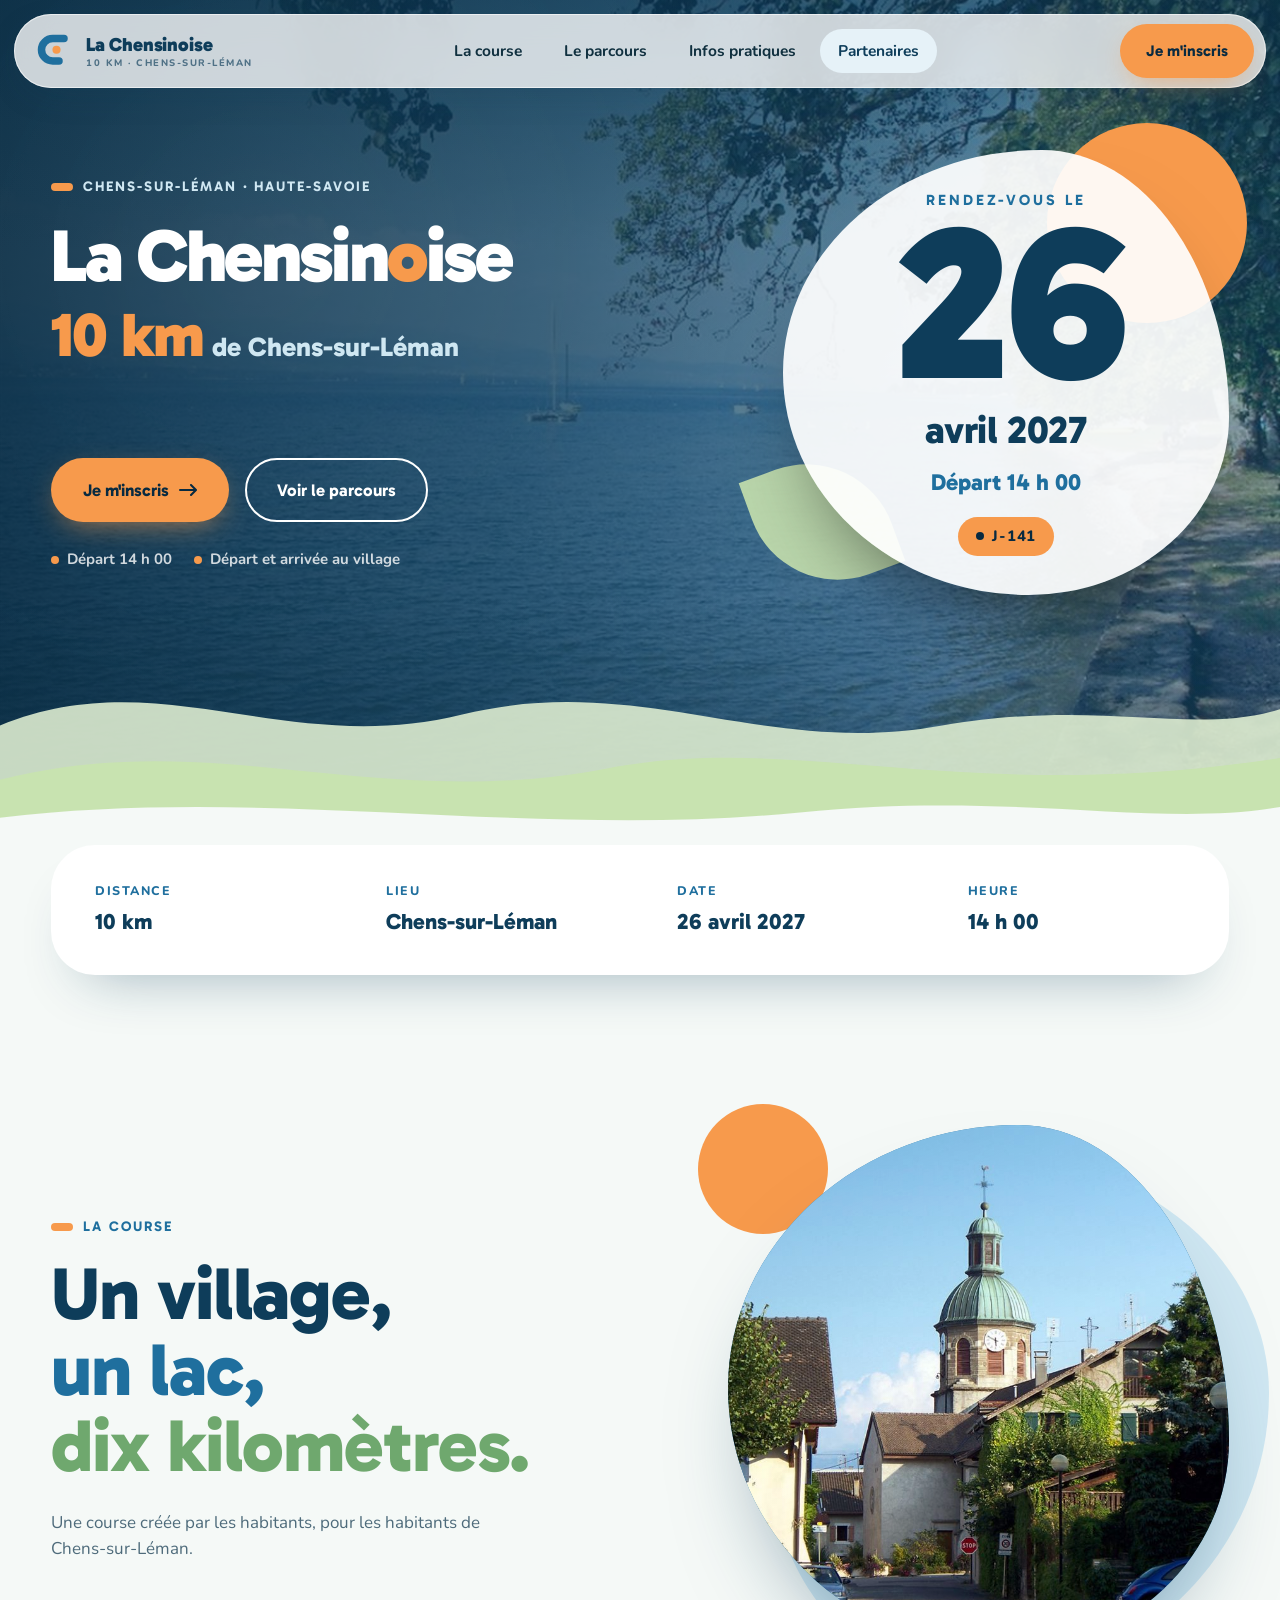
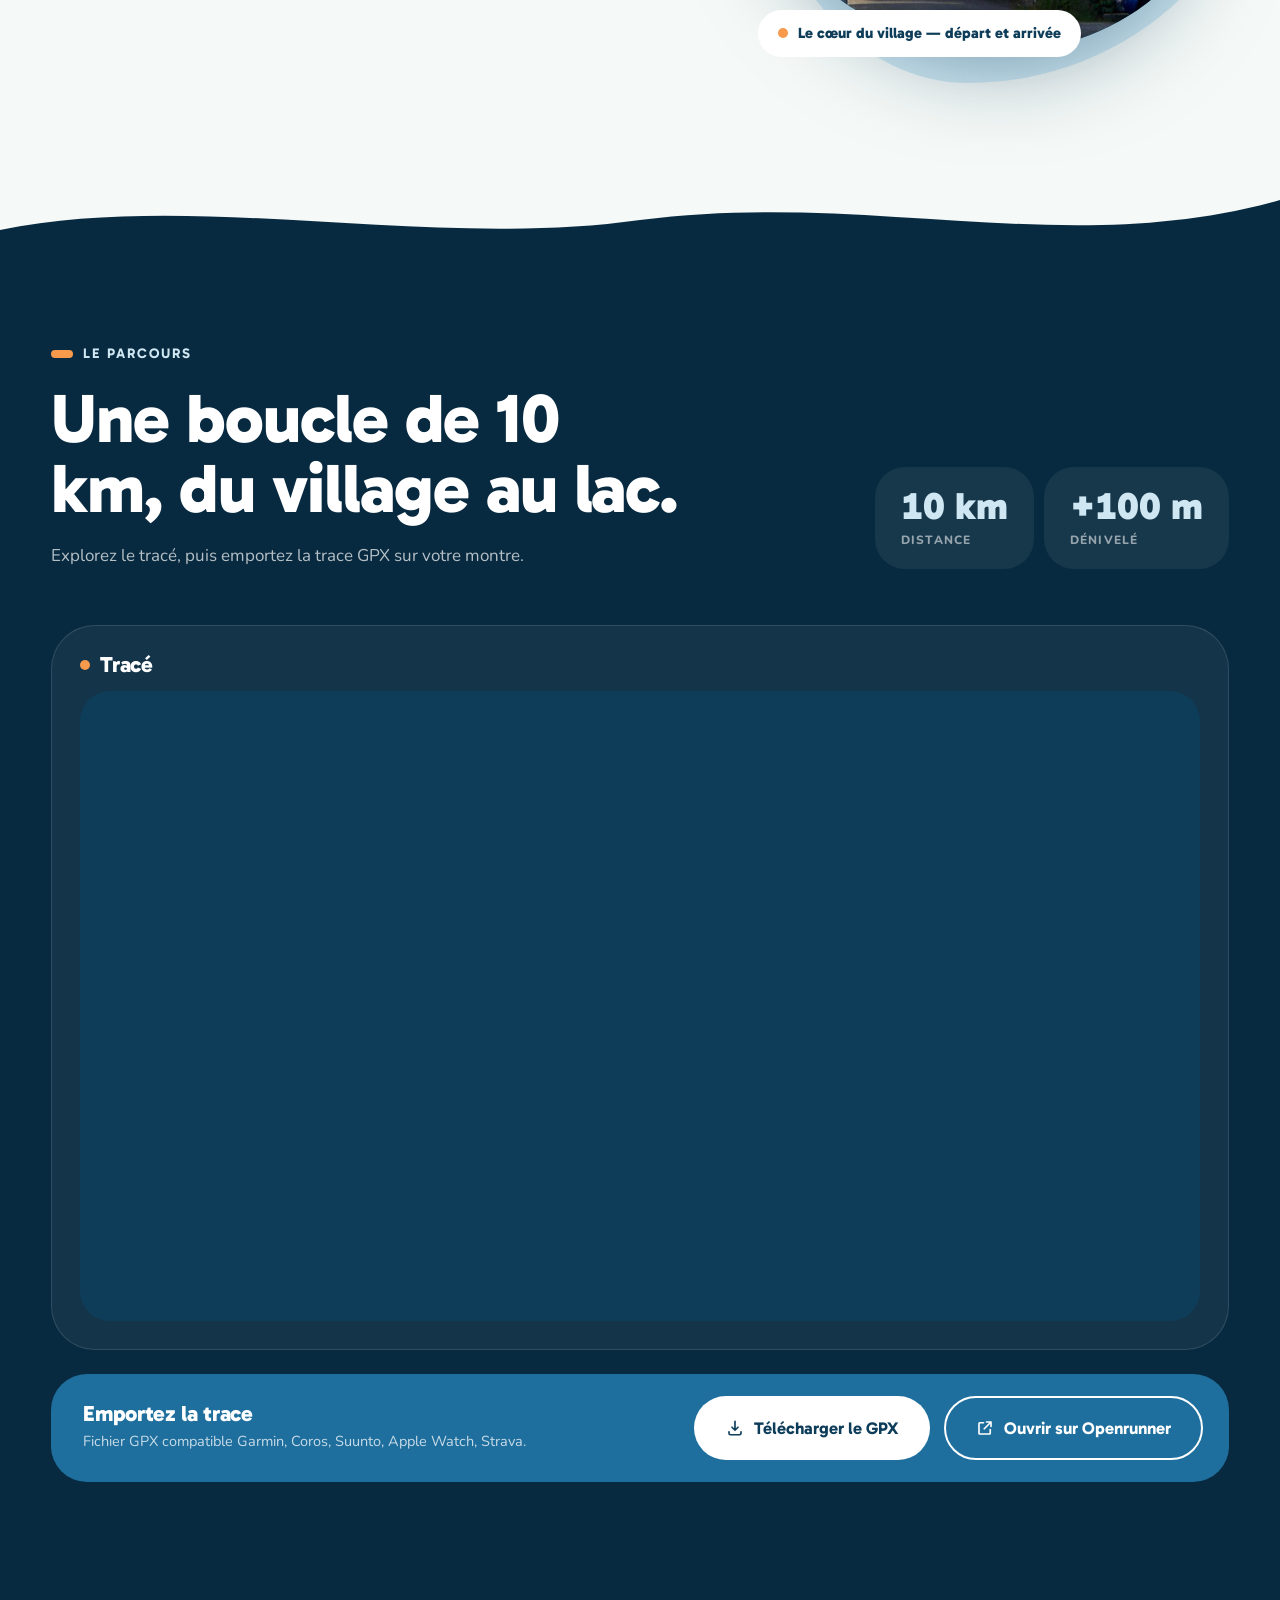
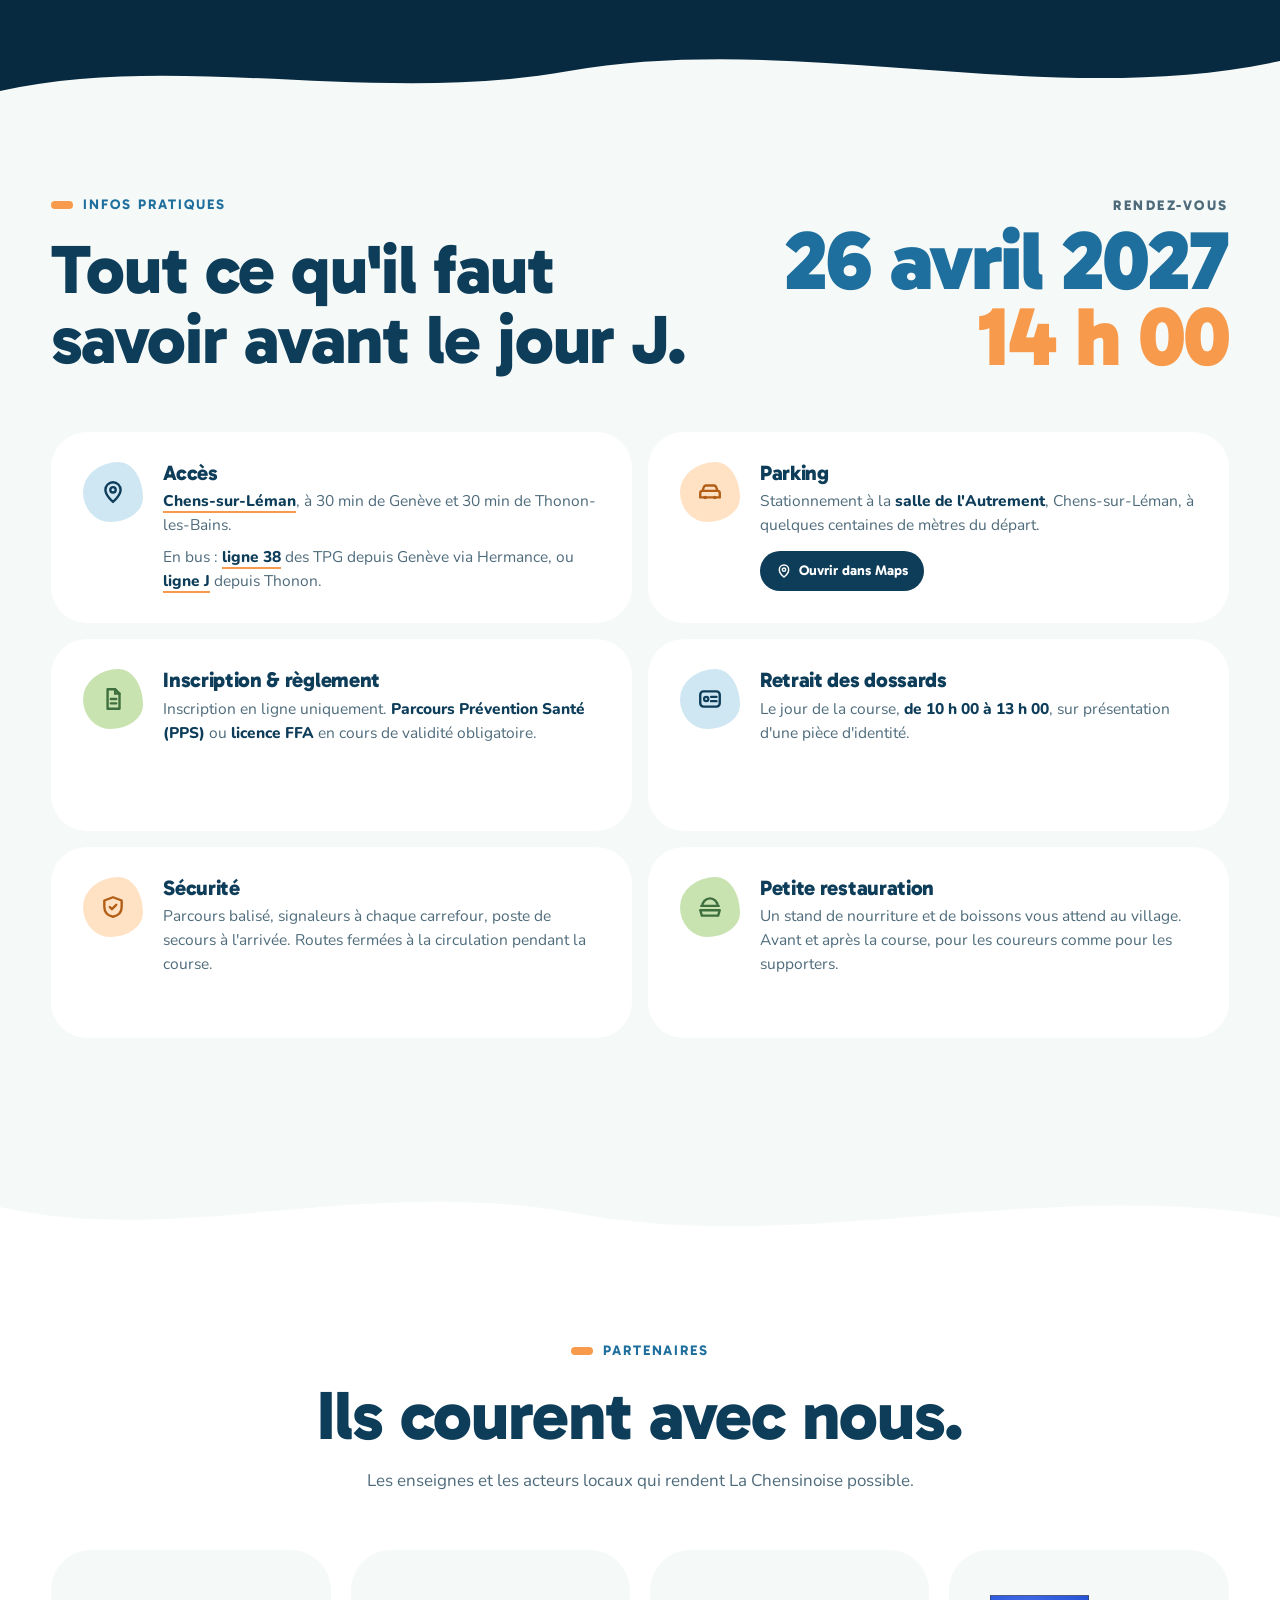
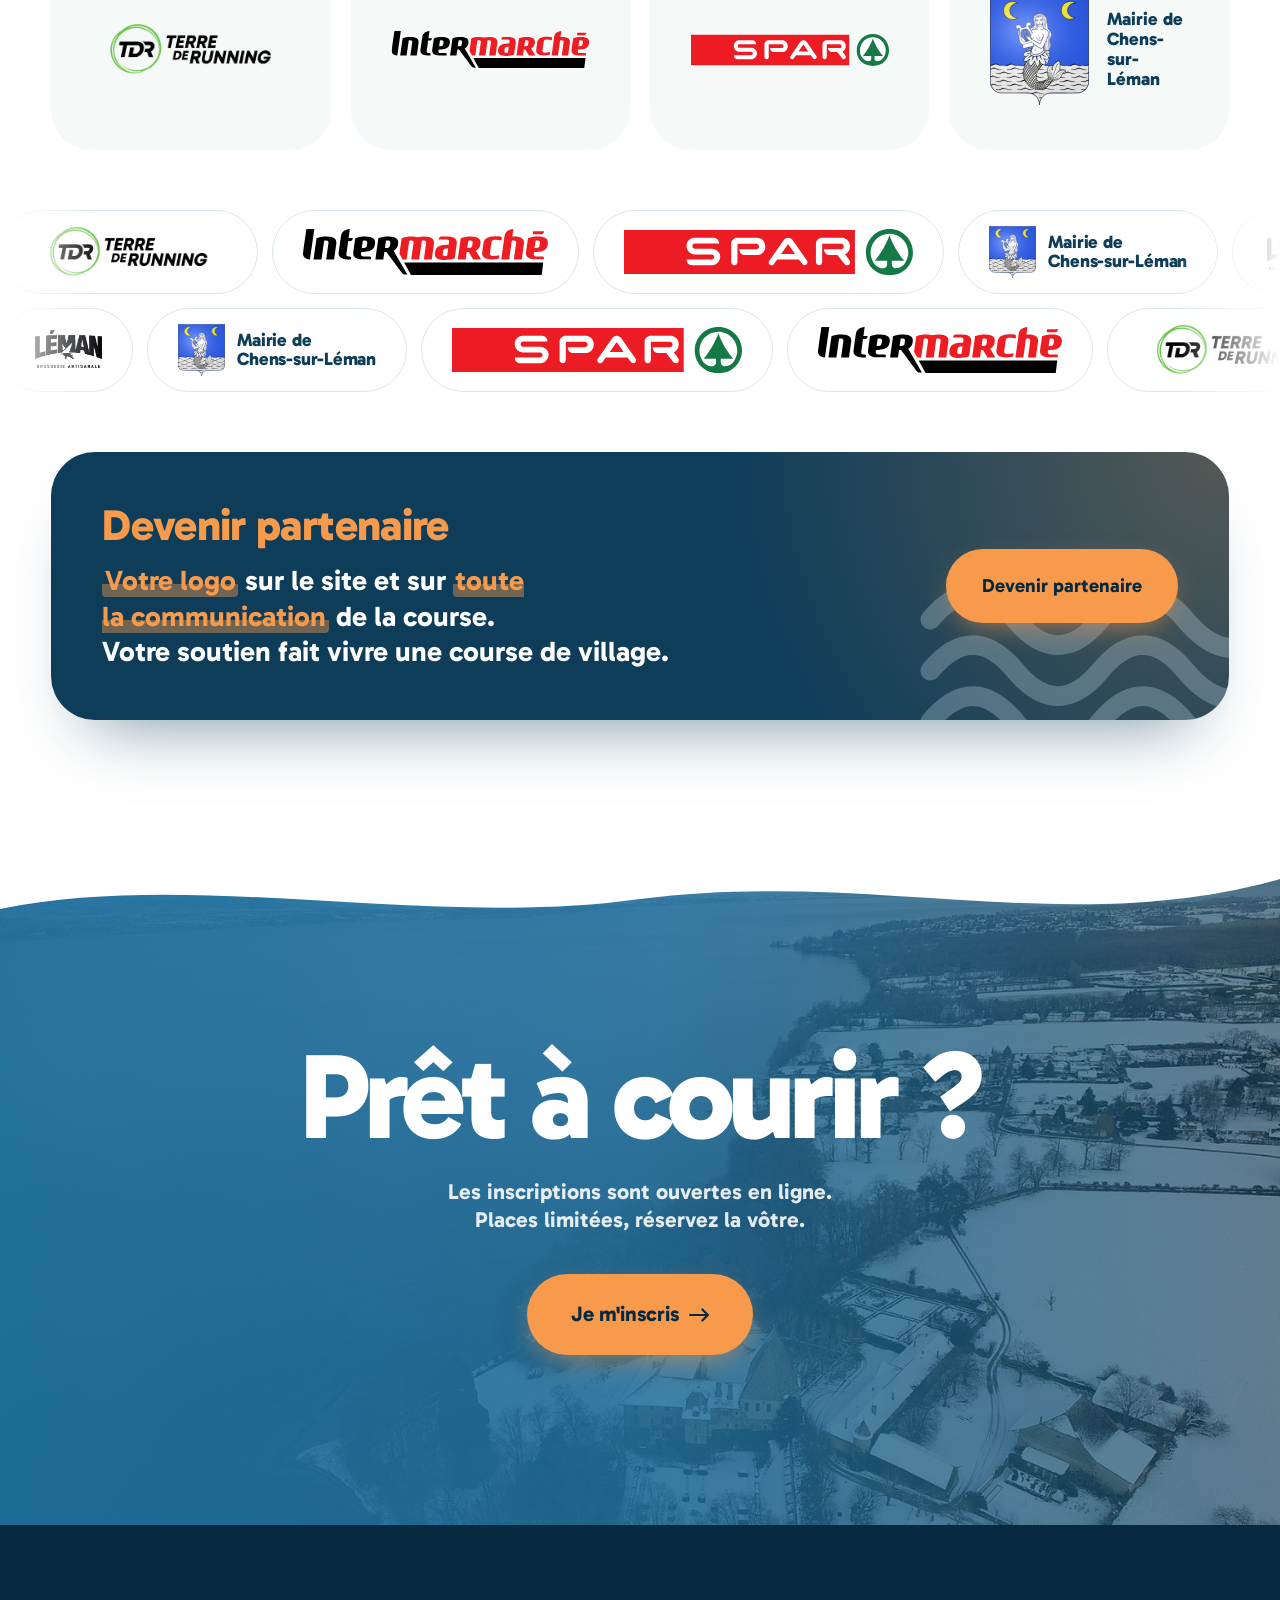
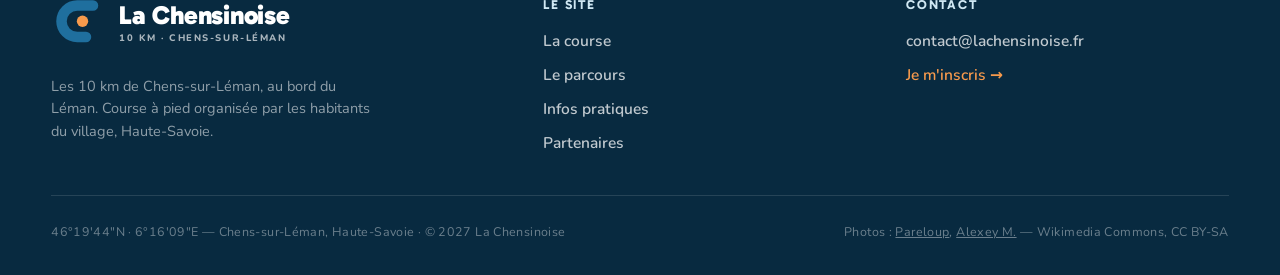
==== index.html @ a05a0232 "Add files via upload" ====
<!DOCTYPE html>
<html lang="fr">
<head>
<meta charset="UTF-8">
<meta name="viewport" content="width=device-width, initial-scale=1">
<title>La Chensinoise</title>
<meta name="description" content="La Chensinoise — 10 km de Chens-sur-Léman, Haute-Savoie. Rendez-vous le 26 avril 2027 à 14 h 00.">
<link rel="icon" type="image/svg+xml" href="data:image/svg+xml,%3Csvg xmlns='http://www.w3.org/2000/svg' viewBox='0 0 64 64'%3E%3Cpath d='M48 12H30A18 18 0 0 0 30 48H40' fill='none' stroke='%231F6F9E' stroke-width='12' stroke-linecap='round'/%3E%3Ccircle cx='36' cy='30' r='6.5' fill='%23F79A4C'/%3E%3C/svg%3E">
<link rel="preconnect" href="https://fonts.googleapis.com/">
<link rel="preconnect" href="https://fonts.gstatic.com/" crossorigin>
<link href="https://fonts.googleapis.com/css2?family=Gabarito:wght@500;700;800;900&family=Nunito:wght@400;600;700;800&display=swap" rel="stylesheet">
<style>
  :root{
    --lac:#1F6F9E;
    --lac-deep:#0E3D5A;
    --lac-night:#082A40;
    --ciel:#CFE7F2;
    --ciel-2:#E6F2F8;
    --ecume:#F5F9F7;
    --white:#FFFFFF;
    --ink:#10303F;
    --ink-soft:#4E6B7B;
    --line:#D9E6EC;
    --soleil:#F79A4C;
    --soleil-soft:#FFE1C4;
    --herbe:#C8E3B0;
    --herbe-deep:#6FA86E;
    --display:'Gabarito','Nunito',system-ui,sans-serif;
    --body:'Nunito','Segoe UI',system-ui,sans-serif;
    --ease:cubic-bezier(.22,.8,.32,1);
    --pad:clamp(20px,4vw,72px);
  }
  *{box-sizing:border-box;margin:0;padding:0;}
  html{scroll-behavior:smooth;}
  html.reduced *{animation:none !important;transition:none !important;scroll-behavior:auto !important;}
  body{font-family:var(--body);color:var(--ink);background:var(--ecume);line-height:1.55;overflow-x:hidden;-webkit-font-smoothing:antialiased;}
  h1,h2,h3{font-family:var(--display);font-weight:800;line-height:1.02;letter-spacing:-0.015em;text-wrap:balance;}
  a{color:inherit;text-decoration:none;}
  svg{display:block;}
  img{max-width:100%;display:block;}
  .inner{max-width:1680px;margin:0 auto;padding:0 var(--pad);}
  section{position:relative;}
  :focus-visible{outline:3px solid var(--soleil);outline-offset:3px;border-radius:999px;}

  .eyebrow{font-family:var(--display);font-weight:700;font-size:14px;letter-spacing:.14em;text-transform:uppercase;color:var(--lac);display:inline-flex;align-items:center;gap:10px;}
  .eyebrow::before{content:"";width:22px;height:8px;border-radius:999px;background:var(--soleil);}
  .eyebrow.on-dark{color:var(--ciel);}

  .reveal{opacity:0;transform:translateY(22px);transition:opacity .8s var(--ease),transform .8s var(--ease);}
  .reveal.is-in{opacity:1;transform:none;}

  /* ---------- Boutons ---------- */
  .btn{display:inline-flex;align-items:center;gap:10px;font-family:var(--display);font-weight:700;font-size:17px;padding:17px 30px;border-radius:999px;cursor:pointer;white-space:nowrap;transition:transform .3s var(--ease),background .25s,color .25s,box-shadow .3s;border:2px solid transparent;}
  .btn:hover{transform:translateY(-2px);}
  .btn-sun{background:var(--soleil);color:var(--lac-night);box-shadow:0 10px 30px -10px rgba(247,154,76,.7);}
  .btn-sun:hover{background:#FFAA62;}
  .btn-ghost{border-color:currentColor;background:transparent;}
  .btn-ghost:hover{background:rgba(255,255,255,.12);}
  .btn-white{background:#fff;color:var(--lac-deep);}
  .btn-white:hover{background:var(--ciel-2);}
  .btn svg{flex:none;}

  /* ---------- Logo ---------- */
  .logo-lockup{display:inline-flex;align-items:center;gap:12px;}
  .logo-lockup svg{width:40px;height:40px;flex:none;}
  .logo-lockup .wm{font-family:var(--display);font-weight:900;font-size:19px;letter-spacing:-.01em;line-height:1;}
  .logo-lockup .wm small{display:block;font-family:var(--body);font-weight:800;font-size:9.5px;letter-spacing:.16em;text-transform:uppercase;opacity:.65;margin-top:4px;}

  /* ---------- Bandeau de navigation ---------- */
  .nav{position:fixed;top:14px;left:50%;transform:translateX(-50%);z-index:90;width:min(1680px,calc(100% - 28px));display:flex;align-items:center;justify-content:space-between;gap:20px;padding:10px 12px 10px 20px;border-radius:999px;background:rgba(255,255,255,.78);backdrop-filter:blur(16px);-webkit-backdrop-filter:blur(16px);box-shadow:0 10px 40px -18px rgba(14,61,90,.35),inset 0 0 0 1px rgba(255,255,255,.6);transition:top .35s var(--ease),box-shadow .35s;color:var(--lac-deep);}
  .nav.scrolled{top:8px;box-shadow:0 14px 40px -14px rgba(14,61,90,.45),inset 0 0 0 1px rgba(255,255,255,.7);}
  .nav-links{display:flex;gap:6px;}
  .nav-links a{font-weight:700;font-size:15.5px;padding:10px 18px;border-radius:999px;color:var(--ink);transition:background .25s,color .25s;}
  .nav-links a:hover,.nav-links a.active{background:var(--ciel-2);color:var(--lac-deep);}
  .nav .btn{padding:13px 24px;font-size:15.5px;}
  .nav-toggle{display:none;background:var(--lac-deep);border:none;cursor:pointer;width:44px;height:44px;border-radius:50%;flex:none;align-items:center;justify-content:center;flex-direction:column;gap:5px;}
  .nav-toggle span{display:block;width:18px;height:2px;border-radius:2px;background:#fff;transition:transform .3s var(--ease),opacity .2s;}
  .nav-toggle.open span:nth-child(1){transform:translateY(7px) rotate(45deg);}
  .nav-toggle.open span:nth-child(2){opacity:0;}
  .nav-toggle.open span:nth-child(3){transform:translateY(-7px) rotate(-45deg);}
  @media (max-width:900px){
    .nav{padding:8px 8px 8px 16px;}
    .nav-links,.nav .btn{display:none;}
    .nav-toggle{display:flex;}
  }
  .mobile-panel{position:fixed;inset:0;z-index:80;background:var(--lac-deep);color:#fff;display:flex;flex-direction:column;justify-content:center;gap:8px;padding:0 32px;transform:translateY(-102%);transition:transform .45s var(--ease);border-radius:0 0 48px 48px;}
  .mobile-panel.open{transform:none;}
  .mobile-panel a{font-family:var(--display);font-size:32px;font-weight:800;padding:10px 0;}
  .mobile-panel .btn{align-self:flex-start;margin-top:22px;font-size:18px;}

  /* ---------- Hero ---------- */
  .hero{position:relative;overflow:hidden;padding:150px 0 250px;color:#fff;background:var(--lac-night);min-height:min(92vh,980px);display:flex;align-items:center;}
  @media (max-width:720px){.hero{padding:118px 0 200px;min-height:0;}}
  .hero-photo{position:absolute;inset:0;z-index:0;overflow:hidden;}
  .hero-photo img{width:100%;height:100%;object-fit:cover;object-position:center 45%;animation:kenburns 34s ease-in-out infinite alternate;transform-origin:60% 40%;}
  @keyframes kenburns{from{transform:scale(1);}to{transform:scale(1.1) translate(-1.5%,1%);}}
  .hero-tint{position:absolute;inset:0;z-index:1;background:linear-gradient(100deg,rgba(8,42,64,.94) 0%,rgba(14,61,90,.80) 42%,rgba(31,111,158,.42) 100%);}
  .hero-tint::after{content:"";position:absolute;inset:0;background:linear-gradient(180deg,rgba(8,42,64,.35) 0%,rgba(8,42,64,0) 30%,rgba(8,42,64,0) 70%,rgba(8,42,64,.45) 100%);}
  .hero-grain{position:absolute;inset:0;z-index:1;mix-blend-mode:soft-light;opacity:.5;background:radial-gradient(circle at 20% 30%,rgba(255,255,255,.25),transparent 40%),radial-gradient(circle at 80% 70%,rgba(207,231,242,.25),transparent 45%);}
  .hero-inner{position:relative;z-index:3;width:100%;display:grid;grid-template-columns:1.2fr .8fr;grid-template-areas:"title date" "left date";gap:0 clamp(30px,5vw,80px);align-items:center;} .hero-title{grid-area:title;min-width:0;} .hero-left{grid-area:left;min-width:0;} .hero-inner .date-wrap{grid-area:date;align-self:center;}
  @media (max-width:900px){.hero-inner{grid-template-columns:1fr;grid-template-areas:"title" "left" "date";gap:28px;}}
  .hero .eyebrow{color:var(--ciel);}
  .hero h1{font-size:clamp(40px,5.8vw,118px);font-weight:900;color:#fff;margin-top:22px;letter-spacing:-.035em;line-height:.95;white-space:nowrap;}
  .hero h1 .o{color:var(--soleil);}
  .hero-sub{font-family:var(--display);font-weight:800;font-size:clamp(19px,2.1vw,34px);color:var(--ciel);margin-top:14px;line-height:1;white-space:nowrap;display:flex;align-items:baseline;gap:.35em;} .hero-sub em{font-style:normal;font-weight:900;font-size:2.3em;letter-spacing:-.03em;color:var(--soleil);}
  .hero-cta{margin-top:42px;display:flex;align-items:center;gap:16px;flex-wrap:wrap;}
  .hero-note{margin-top:26px;display:flex;flex-wrap:wrap;gap:10px 22px;font-size:15px;color:rgba(255,255,255,.8);font-weight:700;}
  .hero-note span{display:inline-flex;align-items:center;gap:8px;}
  .hero-note i{width:8px;height:8px;border-radius:50%;background:var(--soleil);}

  .date-wrap{position:relative;display:grid;place-items:center;}
  .date-blob{position:relative;width:min(100%,470px);aspect-ratio:1;background:rgba(255,255,255,.92);color:var(--lac-deep);display:grid;place-content:center;text-align:center;border-radius:58% 42% 45% 55% / 50% 60% 40% 50%;animation:morph 12s ease-in-out infinite;box-shadow:0 50px 90px -40px rgba(0,0,0,.6);}
  .date-blob .dow{font-family:var(--display);font-weight:700;font-size:15px;letter-spacing:.2em;text-transform:uppercase;color:var(--lac);}
  .date-blob .day{font-family:var(--display);font-weight:900;font-size:clamp(140px,17vw,240px);line-height:.84;letter-spacing:-.04em;font-variant-numeric:tabular-nums;color:var(--lac-deep);}
  .date-blob .my{font-family:var(--display);font-weight:800;font-size:clamp(28px,3vw,44px);letter-spacing:-.01em;margin-top:6px;}
  .date-blob .hour{font-family:var(--display);font-weight:800;font-size:clamp(18px,1.8vw,24px);color:var(--lac);margin-top:4px;}
  .date-blob .cd{margin-top:16px;display:inline-flex;justify-self:center;align-items:center;gap:8px;background:var(--soleil);color:var(--lac-night);border-radius:999px;padding:8px 18px;font-weight:800;font-size:15px;letter-spacing:.06em;}
  .date-blob .cd i{width:8px;height:8px;border-radius:50%;background:var(--lac-night);display:inline-block;animation:pulse 1.6s ease-in-out infinite;}
  .sun{position:absolute;width:min(46%,200px);aspect-ratio:1;border-radius:50%;background:var(--soleil);right:-4%;top:-6%;z-index:-1;animation:floaty 7s ease-in-out infinite;}
  .leaf{position:absolute;width:130px;height:130px;border-radius:0 70% 0 70%;background:var(--herbe);left:-6%;bottom:2%;z-index:-1;transform:rotate(-20deg);animation:floaty 9s ease-in-out infinite reverse;opacity:.9;}
  @keyframes morph{0%,100%{border-radius:58% 42% 45% 55% / 50% 60% 40% 50%;}33%{border-radius:45% 55% 60% 40% / 55% 45% 55% 45%;}66%{border-radius:52% 48% 40% 60% / 42% 55% 45% 58%;}}
  @keyframes floaty{0%,100%{transform:translateY(0);}50%{transform:translateY(-14px);}}
  @keyframes pulse{0%,100%{transform:scale(1);opacity:1;}50%{transform:scale(1.5);opacity:.6;}}

  .hills{position:absolute;left:0;right:0;bottom:0;z-index:2;height:250px;}
  .hills svg{width:100%;height:100%;}
  /* Les coureurs courent sur le bord supérieur du bandeau blanc (= bas du hero). Ils sont enfoncés
     de 8px sous cette ligne (le hero rogne ce qui dépasse) pour que les pieds restent en contact avec
     la « route » malgré la phase aérienne du cycle de course. */
  .runners{position:absolute;left:0;right:0;bottom:-8px;height:130px;z-index:3;pointer-events:none;}
  .runner{position:absolute;bottom:0;left:-140px;animation:travel var(--d) linear infinite;animation-delay:var(--delay);will-change:transform;pointer-events:auto;}
  .runner svg{width:var(--w);height:auto;transform-origin:50% 100%;animation:bob var(--st) ease-in-out infinite alternate;}
  /* Saut au survol : petite impulsion, envol, réception (les jambes continuent de courir) */
  .runner.is-jumping svg{animation:jump .85s linear 1;}
  @keyframes travel{from{transform:translateX(0);}to{transform:translateX(calc(100vw + 300px));}}
  @keyframes bob{from{transform:translateY(0);}to{transform:translateY(-3px);}}
  @keyframes jump{
    0%{transform:translateY(0) scale(1,1);animation-timing-function:ease-in;}
    12%{transform:translateY(0) scale(1.08,.88);animation-timing-function:cubic-bezier(.15,.75,.35,1);}
    52%{transform:translateY(-62px) scale(.96,1.06);animation-timing-function:cubic-bezier(.65,0,.85,.4);}
    86%{transform:translateY(0) scale(1.1,.9);animation-timing-function:ease-out;}
    100%{transform:translateY(0) scale(1,1);}
  }
  html.reduced .runner{left:auto;animation:none;}
  html.reduced .runner:nth-child(1){left:8%;} html.reduced .runner:nth-child(2){left:22%;} html.reduced .runner:nth-child(3){left:38%;} html.reduced .runner:nth-child(4){left:55%;} html.reduced .runner:nth-child(5){left:70%;} html.reduced .runner:nth-child(6){left:84%;} html.reduced .runner:nth-child(n+7){display:none;}
  .photo-credit{position:absolute;right:16px;bottom:10px;z-index:4;font-size:11px;color:rgba(255,255,255,.55);}
  .photo-credit a{text-decoration:underline;}

  /* ---------- Essentiels ---------- */
  .essentials{margin-top:0;position:relative;z-index:4;}
  .ess-row{background:#fff;border-radius:44px;padding:10px;display:grid;grid-template-columns:repeat(4,1fr);gap:6px;box-shadow:0 30px 60px -36px rgba(14,61,90,.45);}
  @media (max-width:820px){.ess-row{grid-template-columns:1fr 1fr;}} @media (max-width:480px){.ess-row{grid-template-columns:1fr;}}
  .ess-cell{padding:26px 34px;border-radius:36px;display:flex;flex-direction:column;gap:4px;transition:background .3s;}
  .ess-cell:hover{background:var(--ciel-2);}
  .ess-cell .k{font-size:12.5px;font-weight:800;letter-spacing:.12em;text-transform:uppercase;color:var(--lac);}
  .ess-cell .v{font-family:var(--display);font-size:clamp(22px,1.7vw,28px);font-weight:800;color:var(--lac-deep);}
  

  /* ---------- La course ---------- */
  .course{padding:150px 0 120px;overflow:hidden;}
  @media (max-width:720px){.course{padding:100px 0 80px;}}
  .course-grid{display:grid;grid-template-columns:1.1fr .9fr;gap:clamp(40px,5vw,90px);align-items:center;}
  @media (max-width:900px){.course-grid{grid-template-columns:1fr;gap:40px;}}
  .course h2{font-size:clamp(42px,5.8vw,92px);color:var(--lac-deep);margin-top:18px;}
  .course h2 span{display:block;}
  .course h2 .lac{color:var(--lac);}
  .course h2 .vert{color:var(--herbe-deep);}
  .course p{margin-top:26px;color:var(--ink-soft);font-size:clamp(17px,1.25vw,20px);max-width:48ch;}
  .village{position:relative;width:100%;max-width:620px;aspect-ratio:1/1.05;justify-self:center;}
  .village-frame{position:absolute;inset:0;overflow:hidden;border-radius:58% 42% 45% 55% / 50% 60% 40% 50%;animation:morph 14s ease-in-out infinite;box-shadow:0 50px 90px -40px rgba(14,61,90,.5);background:var(--lac);}
  .village-frame::after{content:"";position:absolute;inset:0;background:linear-gradient(160deg,rgba(31,111,158,.35) 0%,rgba(31,111,158,0) 45%,rgba(247,154,76,.18) 100%);mix-blend-mode:multiply;}
  .village-frame img{width:100%;height:100%;object-fit:cover;object-position:55% 40%;animation:kenburns 30s ease-in-out infinite alternate;transform-origin:50% 35%;}
  .village-bg{position:absolute;inset:6% -8% -6% 8%;background:var(--ciel);border-radius:45% 55% 60% 40% / 55% 45% 55% 45%;animation:morph 18s ease-in-out infinite reverse;z-index:-1;}
  .village-dot{position:absolute;width:26%;aspect-ratio:1;border-radius:50%;background:var(--soleil);left:-6%;top:-4%;z-index:-1;animation:floaty 8s ease-in-out infinite;}
  .village-cap{position:absolute;left:6%;bottom:-6px;background:#fff;color:var(--lac-deep);border-radius:999px;padding:12px 20px;font-family:var(--display);font-weight:800;font-size:15px;display:inline-flex;align-items:center;gap:10px;box-shadow:0 20px 40px -24px rgba(14,61,90,.5);}
  .village-cap i{width:10px;height:10px;border-radius:50%;background:var(--soleil);}

  /* ---------- Séparateurs organiques ---------- */
  .wave-top{position:absolute;left:0;right:0;top:-1px;height:90px;pointer-events:none;z-index:2;}
  .wave-top svg{width:100%;height:100%;}

  /* ---------- Parcours ---------- */
  .parcours{background:var(--lac-night);color:#fff;padding:170px 0 140px;overflow:hidden;}
  @media (max-width:720px){.parcours{padding:140px 0 90px;}}
  .parc-head{display:grid;grid-template-columns:1fr auto;gap:40px;align-items:end;}
  @media (max-width:900px){.parc-head{grid-template-columns:1fr;}}
  .parc-head h2{font-size:clamp(40px,5.4vw,84px);color:#fff;margin-top:18px;}
  .parc-head p{color:rgba(255,255,255,.7);margin-top:18px;font-size:17px;max-width:52ch;}
  .parc-stats{display:flex;gap:10px;flex-wrap:wrap;}
  .side-stat{background:rgba(255,255,255,.06);border-radius:30px;padding:20px 26px;min-width:150px;}
  .side-stat .n{font-family:var(--display);font-weight:900;font-size:38px;color:var(--ciel);line-height:1;font-variant-numeric:tabular-nums;}
  .side-stat .l{font-size:12px;font-weight:800;letter-spacing:.1em;text-transform:uppercase;color:rgba(255,255,255,.55);margin-top:6px;}
  .parc-grid{display:grid;grid-template-columns:1fr;gap:24px;margin-top:56px;}
  .map-card{background:rgba(255,255,255,.05);border:1px solid rgba(255,255,255,.12);border-radius:44px;padding:28px;position:relative;display:flex;flex-direction:column;}
  .map-card h3{font-size:22px;color:#fff;margin-bottom:14px;display:flex;align-items:center;gap:10px;}
  .map-card h3 i{width:10px;height:10px;border-radius:50%;background:var(--soleil);}
  .or-frame{position:relative;flex:1;min-height:min(70vh,640px);border-radius:30px;overflow:hidden;background:var(--lac-deep);}
  .or-frame iframe{position:absolute;inset:0;width:100%;height:100%;border:0;}
  .or-placeholder{position:absolute;inset:0;display:grid;place-content:center;text-align:center;gap:14px;padding:40px;color:rgba(255,255,255,.75);background:radial-gradient(circle at 30% 30%,rgba(31,111,158,.6),transparent 55%),radial-gradient(circle at 75% 70%,rgba(247,154,76,.25),transparent 50%),var(--lac-deep);}
  .or-placeholder strong{font-family:var(--display);font-size:22px;color:#fff;}
  .or-placeholder code{font-family:ui-monospace,Consolas,monospace;font-size:12.5px;background:rgba(0,0,0,.25);padding:6px 10px;border-radius:10px;display:inline-block;}
  .dl-row{margin-top:24px;display:grid;grid-template-columns:1fr auto auto;gap:14px;align-items:center;background:var(--lac);border-radius:36px;padding:22px 26px 22px 32px;}
  @media (max-width:900px){.dl-row{grid-template-columns:1fr;}}
  .dl-row h3{font-size:22px;color:#fff;}
  .dl-row p{font-size:14.5px;color:rgba(255,255,255,.75);margin-top:4px;}

  /* ---------- Infos pratiques ---------- */
  .infos{padding:170px 0 130px;background:var(--ecume);}
  @media (max-width:720px){.infos{padding:140px 0 90px;}}
  .infos-head{display:grid;grid-template-columns:1fr auto;gap:40px;align-items:end;}
  @media (max-width:900px){.infos-head{grid-template-columns:1fr;}}
  .infos-head h2{font-size:clamp(40px,5.4vw,84px);color:var(--lac-deep);margin-top:18px;}
  .big-date{font-family:var(--display);font-weight:900;color:var(--lac);font-size:clamp(46px,6.5vw,110px);line-height:.92;letter-spacing:-.03em;text-align:right;}
  .big-date small{display:block;font-size:14px;font-weight:800;letter-spacing:.18em;text-transform:uppercase;color:var(--ink-soft);margin-bottom:10px;}
  .big-date em{font-style:normal;color:var(--soleil);}
  @media (max-width:900px){.big-date{text-align:left;}}
  .info-grid{margin-top:56px;display:grid;grid-template-columns:1fr 1fr;grid-auto-rows:1fr;gap:16px;}
  
  @media (max-width:720px){.info-grid{grid-template-columns:1fr;}}
  .info{display:flex;gap:20px;align-items:flex-start;background:#fff;border-radius:36px;padding:30px 32px;transition:transform .35s var(--ease),box-shadow .35s;}
  .info:hover{transform:translateY(-3px);box-shadow:0 30px 50px -36px rgba(14,61,90,.45);}
  .info .ic{flex:none;width:60px;height:60px;display:grid;place-items:center;color:var(--lac-deep);background:var(--ciel);border-radius:60% 40% 55% 45% / 50% 60% 40% 50%;}
  .info:nth-child(3n+2) .ic{background:var(--soleil-soft);color:#B25E15;}
  .info:nth-child(3n+3) .ic{background:var(--herbe);color:#3F6F3E;}
  .info h3{font-size:21px;color:var(--lac-deep);}
  .info p{color:var(--ink-soft);font-size:15.5px;margin-top:6px;max-width:60ch;}
  .info p b{color:var(--lac-deep);font-weight:800;}
  .info p + p{margin-top:8px;}
  .place{font-weight:800;color:var(--lac-deep);border-bottom:2px solid var(--soleil);transition:color .2s;}
  .place:hover{color:var(--lac);}
  .maps-link{display:inline-flex;align-items:center;gap:7px;margin-top:14px;padding:9px 16px;border-radius:999px;background:var(--lac-deep);color:#fff;font-family:var(--display);font-weight:700;font-size:14px;transition:background .25s,transform .3s var(--ease);}
  .maps-link:hover{background:var(--lac);transform:translateY(-1px);}

  /* ---------- Partenaires ---------- */
  .partners{padding:170px 0 130px;background:#fff;overflow:hidden;}
  @media (max-width:720px){.partners{padding:140px 0 90px;}}
  .partners-head{text-align:center;max-width:720px;margin:0 auto;}
  .partners-head h2{font-size:clamp(40px,5.4vw,84px);color:var(--lac-deep);margin-top:18px;}
  .partners-head p{color:var(--ink-soft);margin-top:16px;font-size:17px;}
  .main-logos{margin-top:56px;display:grid;grid-template-columns:repeat(4,1fr);gap:20px;}
  @media (max-width:1000px){.main-logos{grid-template-columns:1fr 1fr;}}
  @media (max-width:560px){.main-logos{grid-template-columns:1fr;}}
  .main-logo{background:var(--ecume);border-radius:40px;height:200px;display:grid;place-items:center;padding:36px 40px;transition:transform .35s var(--ease),box-shadow .35s;}
  .main-logo:hover{transform:translateY(-4px);box-shadow:0 30px 50px -36px rgba(14,61,90,.45);}
  .main-logo img{max-height:100%;width:auto;max-width:100%;object-fit:contain;}
  .main-logo.tdr img{max-height:150px;}
  .main-logo.mairie{grid-template-columns:auto 1fr;gap:18px;place-items:center start;}
  .main-logo.mairie img{height:110px;}
  .main-logo.mairie span{font-family:var(--display);font-weight:800;font-size:clamp(18px,1.4vw,22px);line-height:1.1;color:var(--lac-deep);}
  .logo.mairie img{height:52px;}
  .logo.mairie span{font-size:18px;line-height:1.05;}
  .marquee{margin-top:60px;overflow:hidden;position:relative;-webkit-mask-image:linear-gradient(90deg,transparent,#000 8%,#000 92%,transparent);mask-image:linear-gradient(90deg,transparent,#000 8%,#000 92%,transparent);}
  .marquee + .marquee{margin-top:14px;}
  /* La piste contient 6 groupes identiques (assez pour couvrir n'importe quel écran) et recule
     d'exactement un groupe (largeur des logos + espacements) : le raccord est invisible. */
  .track{display:flex;width:max-content;animation:scroll var(--dur,40s) linear infinite;}
  .track-group{display:flex;flex:none;align-items:center;gap:14px;padding-right:14px;}
  .marquee.rev .track{animation-direction:reverse;}
  .marquee:hover .track{animation-play-state:paused;}
  @keyframes scroll{from{transform:translateX(0);}to{transform:translateX(calc(-100% / 6));}}
  .logo{flex:none;display:inline-flex;align-items:center;gap:12px;height:84px;padding:0 34px;border-radius:999px;background:var(--ecume);font-family:var(--display);font-weight:800;font-size:22px;letter-spacing:-.01em;color:var(--lac-deep);border:1px solid var(--line);}
  .logo.img{background:#fff;padding:0 30px;}
  .logo img{height:46px;width:auto;}
  .logo.tdr img{height:70px;}
  .logo i{width:12px;height:12px;border-radius:50%;background:var(--soleil);}
  .partner-cta{margin-top:60px;background:radial-gradient(circle at 100% 0%,rgba(247,154,76,.30),transparent 42%),var(--lac-deep);color:#fff;border-radius:44px;padding:clamp(32px,4vw,56px);display:grid;grid-template-columns:1fr auto;gap:32px;align-items:center;position:relative;overflow:hidden;box-shadow:0 40px 70px -40px rgba(14,61,90,.6);}
  .partner-cta mark{background:linear-gradient(180deg,transparent 62%,rgba(247,154,76,.42) 62%);color:var(--soleil);padding:0 .08em;border-radius:4px;}
  .partner-cta > div,.partner-cta .btn{position:relative;z-index:1;}
  .partner-cta .waves{position:absolute;right:-30px;bottom:-30px;width:340px;height:170px;color:var(--ciel);opacity:.28;}
  @media (max-width:900px){.partner-cta{grid-template-columns:1fr;}}
  .partner-cta h3{font-size:clamp(32px,3.4vw,56px);color:var(--soleil);margin:0;}
  .partner-cta p{color:#fff;font-family:var(--display);font-weight:700;font-size:clamp(22px,2.2vw,34px);line-height:1.25;margin-top:16px;text-wrap:balance;}
  .partner-cta .btn{font-size:19px;padding:20px 34px;}

  /* ---------- Bande finale ---------- */
  .final{position:relative;color:#fff;padding:190px 0 170px;overflow:hidden;background:var(--lac);}
  @media (max-width:720px){.final{padding:150px 0 110px;}}
  .final-photo{position:absolute;inset:0;z-index:0;}
  .final-photo img{width:100%;height:100%;object-fit:cover;animation:kenburns 40s ease-in-out infinite alternate-reverse;}
  .final-tint{position:absolute;inset:0;z-index:1;background:linear-gradient(90deg,rgba(31,111,158,.95) 0%,rgba(31,111,158,.85) 50%,rgba(14,61,90,.6) 100%);mix-blend-mode:normal;}
  .final .inner{position:relative;z-index:3;display:flex;flex-direction:column;align-items:center;text-align:center;}
  .final h2{font-size:clamp(56px,9.5vw,170px);color:#fff;letter-spacing:-.05em;line-height:.95;}
  .final p{font-family:var(--display);font-weight:700;color:rgba(255,255,255,.88);margin-top:22px;font-size:clamp(18px,1.7vw,27px);line-height:1.3;}
  .final .btn{margin-top:40px;font-size:21px;padding:22px 42px;}
  .course .inner,.parcours .inner,.infos .inner,.partners .inner,.partners .marquee{position:relative;z-index:2;}

  /* ---------- Pied de page ---------- */
  footer{background:var(--lac-night);color:rgba(255,255,255,.75);padding:70px 0 34px;}
  .foot-top{display:grid;grid-template-columns:1.4fr 1fr 1fr;gap:40px;padding-bottom:40px;border-bottom:1px solid rgba(255,255,255,.12);}
  @media (max-width:760px){.foot-top{grid-template-columns:1fr;gap:30px;}}
  .foot-brand .logo-lockup{color:#fff;}
  .foot-brand .logo-lockup svg{width:56px;height:56px;}
  .foot-brand .logo-lockup .wm{font-size:26px;}
  .foot-brand p{font-size:14.5px;color:rgba(255,255,255,.55);margin-top:16px;max-width:36ch;}
  footer h4{font-family:var(--display);font-size:13px;letter-spacing:.14em;text-transform:uppercase;color:var(--ciel);margin-bottom:14px;}
  .foot-links{display:flex;flex-direction:column;gap:10px;}
  .foot-links a{font-size:15.5px;font-weight:600;}
  .foot-links a:hover{color:#fff;}
  .foot-bottom{display:flex;justify-content:space-between;flex-wrap:wrap;gap:12px;padding-top:26px;font-size:12.5px;color:rgba(255,255,255,.4);letter-spacing:.03em;}
  .foot-bottom a{text-decoration:underline;}
</style>

</head><body><svg width="0" height="0" style="position:absolute" aria-hidden="true">
  <defs>
    <symbol id="logoMark" viewBox="0 0 64 64">
      <path d="M48 12 H30 A18 18 0 0 0 30 48 H40" fill="none" stroke="#1F6F9E" stroke-width="12" stroke-linecap="round"></path>
      <circle cx="36" cy="30" r="6.5" fill="#F79A4C"></circle>
    </symbol>
    <symbol id="waves3" viewBox="0 0 120 60"><path d="M4,14 c10,-12 20,-12 30,0 s20,12 30,0 s20,-12 30,0 s20,12 22,6" fill="none" stroke="currentColor" stroke-width="7" stroke-linecap="round"></path><path d="M4,32 c10,-12 20,-12 30,0 s20,12 30,0 s20,-12 30,0 s20,12 22,6" fill="none" stroke="currentColor" stroke-width="7" stroke-linecap="round"></path><path d="M4,50 c10,-12 20,-12 30,0 s20,12 30,0 s20,-12 30,0 s20,12 22,6" fill="none" stroke="currentColor" stroke-width="7" stroke-linecap="round"></path></symbol>
  </defs>
</svg>

<nav class="nav" id="mainNav" aria-label="Navigation principale">
  <a href="#top" class="logo-lockup" aria-label="La Chensinoise — accueil">
    <svg><use href="#logoMark"></use></svg>
    <span class="wm">La Chensinoise<small>10 km · Chens-sur-Léman</small></span>
  </a>
  <div class="nav-links">
    <a href="#course">La course</a>
    <a href="#parcours">Le parcours</a>
    <a href="#infos">Infos pratiques</a>
    <a href="#partenaires">Partenaires</a>
  </div>
  <a href="https://www.njuko.com/en/" data-cta class="btn btn-sun" target="_blank" rel="noopener">Je m'inscris</a>
  <button class="nav-toggle" id="navToggle" aria-label="Menu" aria-expanded="false"><span></span><span></span><span></span></button>
</nav>

<div class="mobile-panel" id="mobilePanel">
  <a href="#course">La course</a>
  <a href="#parcours">Le parcours</a>
  <a href="#infos">Infos pratiques</a>
  <a href="#partenaires">Partenaires</a>
  <a href="https://www.njuko.com/en/" data-cta class="btn btn-sun" target="_blank" rel="noopener">Je m'inscris</a>
</div>

<header class="hero" id="top">
  <div class="hero-photo" aria-hidden="true"><img src="[data-uri]" alt=""></div>
  <div class="hero-tint" aria-hidden="true"></div>
  <div class="hero-grain" aria-hidden="true"></div>

  <div class="inner hero-inner">
    <div class="hero-title">
      <span class="eyebrow">Chens-sur-Léman · Haute-Savoie</span>
      <h1 data-fit>La Chensin<span class="o">o</span>ise</h1>
      <div class="hero-sub" data-fit><em>10 km</em> de Chens-sur-Léman</div>
    </div>
    <div class="hero-left">
      <div class="hero-cta">
        <a href="https://www.njuko.com/en/" data-cta class="btn btn-sun" target="_blank" rel="noopener">Je m'inscris
          <svg width="18" height="12" viewBox="0 0 18 12" fill="none"><path d="M1 6h15M12 1l5 5-5 5" stroke="currentColor" stroke-width="2" stroke-linecap="round" stroke-linejoin="round"></path></svg>
        </a>
        <a href="#parcours" class="btn btn-ghost" style="color:#fff;">Voir le parcours</a>
      </div>
      <div class="hero-note">
        <span><i></i>Départ 14 h 00</span>
        <span><i></i>Départ et arrivée au village</span>
      </div>
    </div>

    <div class="date-wrap">
      <div class="sun"></div>
      <div class="leaf"></div>
      <div class="date-blob" id="dateBlob">
        <div class="dow">Rendez-vous le</div>
        <div class="day">26</div>
        <div class="my">avril 2027</div>
        <div class="hour">Départ 14 h 00</div>
        <div class="cd"><i></i><span id="countdown">J-223</span></div>
      </div>
    </div>
  </div>

  <div class="hills" aria-hidden="true">
    <svg viewBox="0 0 1440 230" preserveAspectRatio="none">
      <path d="M0,120 C180,60 320,150 520,110 C720,70 860,150 1060,120 C1240,95 1340,130 1440,105 L1440,230 L0,230 Z" fill="#DCEBD0" opacity=".9"></path>
      <path d="M0,170 C240,120 420,200 680,160 C900,125 1080,195 1440,150 L1440,230 L0,230 Z" fill="#C8E3B0"></path>
      <path d="M0,205 C300,175 600,225 900,200 C1140,180 1300,215 1440,195 L1440,230 L0,230 Z" fill="#F5F9F7"></path>
    </svg>
  </div>
  <div class="runners" id="runners" aria-hidden="true"></div>
</header>

<section class="essentials">
  <div class="inner">
    <div class="ess-row">
      <div class="ess-cell"><span class="k">Distance</span><span class="v">10 km</span></div>
      <div class="ess-cell"><span class="k">Lieu</span><span class="v">Chens-sur-Léman</span></div>
      <div class="ess-cell"><span class="k">Date</span><span class="v">26 avril 2027</span></div><div class="ess-cell"><span class="k">Heure</span><span class="v">14 h 00</span></div>
    </div>
  </div>
</section>

<section class="course" id="course">
  <div class="inner course-grid">
    <div class="reveal">
      <span class="eyebrow">La course</span>
      <h2><span>Un village,</span><span class="lac">un lac,</span><span class="vert">dix kilomètres.</span></h2>
      <p>Une course créée par les habitants, pour les habitants de Chens-sur-Léman.</p>
    </div>

    <div class="village reveal">
      <div class="village-bg" aria-hidden="true"></div>
      <div class="village-dot" aria-hidden="true"></div>
      <div class="village-frame" id="villageFrame">
        <img src="[data-uri]" alt="Le clocher de l'église Sainte-Anne au cœur du village de Chens-sur-Léman">
      </div>
      <div class="village-cap"><i></i>Le cœur du village — départ et arrivée</div>
    </div>
  </div>
</section>

<section class="parcours" id="parcours">
  <div class="wave-top" aria-hidden="true"><svg viewBox="0 0 1440 90" preserveAspectRatio="none"><path d="M0,0 L1440,0 L1440,30 C1200,90 980,20 720,50 C480,80 220,20 0,60 Z" fill="#F5F9F7"></path></svg></div>
  <div class="inner">
    <div class="parc-head reveal">
      <div>
        <span class="eyebrow on-dark">Le parcours</span>
        <h2>Une boucle de 10 km, du village au lac.</h2>
        <p>Explorez le tracé, puis emportez la trace GPX sur votre montre.</p>
      </div>
      <div class="parc-stats">
        <div class="side-stat"><div class="n">10 km</div><div class="l">Distance</div></div>
        <div class="side-stat"><div class="n">+100 m</div><div class="l">Dénivelé</div></div>
      </div>
    </div>

    <div class="parc-grid">
      <div class="map-card reveal">
        <h3><i></i>Tracé</h3>
        <div class="or-frame" id="orFrame">
          <div class="or-placeholder" id="orPlaceholder">
            <strong>Le tracé s'affichera ici</strong>
            <span>Sur Openrunner, ouvrez le parcours (public) → « Intégrer le parcours sur un site » → copiez le lien du cadre dans le bloc CONFIG du site :</span>
            <code>openrunnerEmbed: "https://www.openrunner.com/embed.html?code=…"</code>
          </div>
        </div>
      </div>
    </div>

    <div class="dl-row reveal">
      <div>
        <h3>Emportez la trace</h3>
        <p>Fichier GPX compatible Garmin, Coros, Suunto, Apple Watch, Strava.</p>
      </div>
      <a href="la-chensinoise-10km.gpx" data-gpx class="btn btn-white" download="la-chensinoise-10km.gpx">
        <svg width="18" height="18" viewBox="0 0 24 24" fill="none"><path d="M12 3v12m0 0l-4-4m4 4l4-4M4 17v2a2 2 0 002 2h12a2 2 0 002-2v-2" stroke="currentColor" stroke-width="2.2" stroke-linecap="round" stroke-linejoin="round"></path></svg>
        Télécharger le GPX
      </a>
      <a href="https://www.openrunner.com/route-details/25247385" data-openrunner class="btn btn-ghost" style="color:#fff;" target="_blank" rel="noopener">
        <svg width="18" height="18" viewBox="0 0 24 24" fill="none"><path d="M14 4h6v6M20 4l-9 9M19 14v5a1 1 0 01-1 1H5a1 1 0 01-1-1V6a1 1 0 011-1h5" stroke="currentColor" stroke-width="2.2" stroke-linecap="round" stroke-linejoin="round"></path></svg>
        Ouvrir sur Openrunner
      </a>
    </div>
  </div>
</section>

<section class="infos" id="infos">
  <div class="wave-top" aria-hidden="true"><svg viewBox="0 0 1440 90" preserveAspectRatio="none"><path d="M0,0 L1440,0 L1440,40 C1180,90 900,10 640,50 C420,85 200,30 0,70 Z" fill="#082A40"></path></svg></div>
  <div class="inner">
    <div class="infos-head reveal">
      <div>
        <span class="eyebrow">Infos pratiques</span>
        <h2>Tout ce qu'il faut savoir avant le jour J.</h2>
      </div>
      <div class="big-date"><small>Rendez-vous</small>26 avril 2027<br><em>14 h 00</em></div>
    </div>

    <div class="info-grid">
      <div class="info reveal">
        <div class="ic"><svg width="26" height="26" viewBox="0 0 24 24" fill="none"><path d="M12 21s7-5.5 7-11a7 7 0 10-14 0c0 5.5 7 11 7 11z" stroke="currentColor" stroke-width="2.2"></path><circle cx="12" cy="10" r="2.5" stroke="currentColor" stroke-width="2.2"></circle></svg></div>
        <div><h3>Accès</h3><p><a href="https://www.google.com/maps/search/?api=1&amp;query=Chens-sur-L%C3%A9man" data-maps-village class="place" target="_blank" rel="noopener">Chens-sur-Léman</a>, à 30 min de Genève et 30 min de Thonon-les-Bains.</p><p>En bus : <a href="https://www.tpg.ch/fr/lignes/38" data-tpg class="place" target="_blank" rel="noopener">ligne 38</a> des TPG depuis Genève via Hermance, ou <a href="https://www.star-t.fr/se-deplacer/lignes-et-horaires/ligne-bus-j" data-start class="place" target="_blank" rel="noopener">ligne J</a> depuis Thonon.</p></div>
      </div>
      <div class="info reveal">
        <div class="ic"><svg width="26" height="26" viewBox="0 0 24 24" fill="none"><path d="M5 11l1.5-4A2 2 0 018.4 6h7.2a2 2 0 011.9 1l1.5 4M5 11h14a2 2 0 012 2v4H3v-4a2 2 0 012-2z" stroke="currentColor" stroke-width="2.2" stroke-linejoin="round"></path><circle cx="7.5" cy="17" r="1.6" fill="currentColor"></circle><circle cx="16.5" cy="17" r="1.6" fill="currentColor"></circle></svg></div>
        <div>
          <h3>Parking</h3>
          <p>Stationnement à la <b>salle de l'Autrement</b>, Chens-sur-Léman, à quelques centaines de mètres du départ.</p>
          <a href="https://www.google.com/maps/search/?api=1&amp;query=Salle+de+l%27Autrement+Chens-sur-L%C3%A9man" data-maps class="maps-link" target="_blank" rel="noopener"><svg width="16" height="16" viewBox="0 0 24 24" fill="none"><path d="M12 21s7-5.5 7-11a7 7 0 10-14 0c0 5.5 7 11 7 11z" stroke="currentColor" stroke-width="2.2"></path><circle cx="12" cy="10" r="2.5" stroke="currentColor" stroke-width="2.2"></circle></svg>Ouvrir dans Maps</a>
        </div>
      </div>
      <div class="info reveal">
        <div class="ic"><svg width="26" height="26" viewBox="0 0 24 24" fill="none"><path d="M7 3h7l4 4v14H7z" stroke="currentColor" stroke-width="2.2" stroke-linejoin="round"></path><path d="M14 3v4h4M10 12h5M10 16h5" stroke="currentColor" stroke-width="2.2" stroke-linecap="round"></path></svg></div>
        <div><h3>Inscription &amp; règlement</h3><p>Inscription en ligne uniquement. <b>Parcours Prévention Santé (PPS)</b> ou <b>licence FFA</b> en cours de validité obligatoire.</p></div>
      </div>
      <div class="info reveal">
        <div class="ic"><svg width="26" height="26" viewBox="0 0 24 24" fill="none"><rect x="3" y="5" width="18" height="14" rx="3" stroke="currentColor" stroke-width="2.2"></rect><circle cx="8.5" cy="12" r="2" stroke="currentColor" stroke-width="2"></circle><path d="M13 10h5M13 14h5" stroke="currentColor" stroke-width="2.2" stroke-linecap="round"></path></svg></div>
        <div><h3>Retrait des dossards</h3><p>Le jour de la course, <b>de 10 h 00 à 13 h 00</b>, sur présentation d'une pièce d'identité.</p></div>
      </div>
      <div class="info reveal">
        <div class="ic"><svg width="26" height="26" viewBox="0 0 24 24" fill="none"><path d="M12 3l8 3v6c0 5-3.5 8-8 9-4.5-1-8-4-8-9V6z" stroke="currentColor" stroke-width="2.2" stroke-linejoin="round"></path><path d="M9 12l2 2 4-4" stroke="currentColor" stroke-width="2.2" stroke-linecap="round" stroke-linejoin="round"></path></svg></div>
        <div><h3>Sécurité</h3><p>Parcours balisé, signaleurs à chaque carrefour, poste de secours à l'arrivée. Routes fermées à la circulation pendant la course.</p></div>
      </div>
      <div class="info reveal">
        <div class="ic"><svg width="26" height="26" viewBox="0 0 24 24" fill="none"><path d="M4 11h16M5 11a7 7 0 0114 0" stroke="currentColor" stroke-width="2.2" stroke-linecap="round"></path><path d="M3 15h18l-1.5 5h-15z" stroke="currentColor" stroke-width="2.2" stroke-linejoin="round"></path></svg></div>
        <div><h3>Petite restauration</h3><p>Un stand de nourriture et de boissons vous attend au village. Avant et après la course, pour les coureurs comme pour les supporters.</p></div>
      </div>
    </div>
  </div>
</section>

<section class="partners" id="partenaires">
  <div class="wave-top" aria-hidden="true"><svg viewBox="0 0 1440 90" preserveAspectRatio="none"><path d="M0,0 L1440,0 L1440,50 C1160,10 900,90 640,45 C400,10 200,80 0,40 Z" fill="#F5F9F7"></path></svg></div>
  <div class="inner">
    <div class="partners-head reveal">
      <span class="eyebrow">Partenaires</span>
      <h2>Ils courent avec nous.</h2>
      <p>Les enseignes et les acteurs locaux qui rendent La Chensinoise possible.</p>
    </div>

    <div class="main-logos reveal">
      <a class="main-logo tdr" href="https://www.terrederunning.com/" target="_blank" rel="noopener"><img src="[data-uri]" alt="Terre de Running"></a>
      <a class="main-logo" href="https://www.intermarche.com/" target="_blank" rel="noopener"><img src="[data-uri]" alt="Intermarché"></a>
      <a class="main-logo" href="https://www.spar.fr/" target="_blank" rel="noopener"><img src="[data-uri]" alt="SPAR"></a>
      <a class="main-logo mairie" href="https://chenssurleman.fr/" target="_blank" rel="noopener"><img src="[data-uri]" alt="Blason de Chens-sur-Léman"><span>Mairie de<br>Chens-sur-Léman</span></a>
    </div>
  </div>

  <div class="marquee reveal" aria-label="Partenaires">
    <div class="track" id="track1"></div>
  </div>
  <div class="marquee rev" aria-hidden="true">
    <div class="track" id="track2"></div>
  </div>

  <div class="inner">
    <div class="partner-cta reveal">
      <svg class="waves" viewBox="0 0 120 60" aria-hidden="true"><use href="#waves3"></use></svg>
      <div>
        <h3>Devenir partenaire</h3>
        <p><mark>Votre logo</mark> sur le site et sur <mark>toute la communication</mark> de la course.<br>Votre soutien fait vivre une course de village.</p>
      </div>
      <a href="mailto:contact@lachensinoise.fr" data-contact class="btn btn-sun">Devenir partenaire</a>
    </div>
  </div>
</section>

<section class="final">
  <div class="final-photo" aria-hidden="true"><img src="[data-uri]" alt=""></div>
  <div class="final-tint" aria-hidden="true"></div>
  <div class="wave-top" aria-hidden="true" style="z-index:3;"><svg viewBox="0 0 1440 90" preserveAspectRatio="none"><path d="M0,0 L1440,0 L1440,30 C1200,90 980,20 720,50 C480,80 220,20 0,60 Z" fill="#FFFFFF"></path></svg></div>
  <div class="inner">
    <h2 class="reveal">Prêt à courir ?</h2>
    <p class="reveal">Les inscriptions sont ouvertes en ligne.<br>Places limitées, réservez la vôtre.</p>
    <a href="https://www.njuko.com/en/" data-cta class="btn btn-sun reveal" target="_blank" rel="noopener">Je m'inscris
      <svg width="20" height="14" viewBox="0 0 18 12" fill="none"><path d="M1 6h15M12 1l5 5-5 5" stroke="currentColor" stroke-width="2" stroke-linecap="round" stroke-linejoin="round"></path></svg>
    </a>
  </div>
</section>

<footer>
  <div class="inner">
    <div class="foot-top">
      <div class="foot-brand">
        <span class="logo-lockup">
          <svg><use href="#logoMark"></use></svg>
          <span class="wm">La Chensinoise<small>10 km · Chens-sur-Léman</small></span>
        </span>
        <p>Les 10 km de Chens-sur-Léman, au bord du Léman. Course à pied organisée par les habitants du village, Haute-Savoie.</p>
      </div>
      <div>
        <h4>Le site</h4>
        <div class="foot-links">
          <a href="#course">La course</a>
          <a href="#parcours">Le parcours</a>
          <a href="#infos">Infos pratiques</a>
          <a href="#partenaires">Partenaires</a>
        </div>
      </div>
      <div>
        <h4>Contact</h4>
        <div class="foot-links">
          <a href="mailto:contact@lachensinoise.fr" data-contact id="footMail">contact@lachensinoise.fr</a>
          <a href="https://www.njuko.com/en/" data-cta style="color:var(--soleil);" target="_blank" rel="noopener">Je m'inscris →</a>
        </div>
      </div>
    </div>
    <div class="foot-bottom">
      <span>46°19′44″N · 6°16′09″E — Chens-sur-Léman, Haute-Savoie · © 2027 La Chensinoise</span>
      <span>Photos : <a href="https://commons.wikimedia.org/wiki/File:Chens3.jpg" target="_blank" rel="noopener">Pareloup</a>, <a href="https://commons.wikimedia.org/wiki/File:Chens-sur-L%C3%A9man-aerial-7.jpg" target="_blank" rel="noopener">Alexey M.</a> — Wikimedia Commons, CC BY-SA</span>
    </div>
  </div>
</footer>

<!-- Trace GPX du parcours, embarquée dans la page : le bouton « Télécharger le GPX » la sert directement.
     Pour la mettre à jour après une modification du parcours sur Openrunner : outils\make-gpx.ps1 -->
<script type="application/gpx+xml" id="gpxData">
<?xml version="1.0" encoding="UTF-8"?>
<gpx version="1.1" creator="La Chensinoise - lachensinoise.fr" xmlns="http://www.topografix.com/GPX/1/1" xmlns:xsi="http://www.w3.org/2001/XMLSchema-instance" xsi:schemaLocation="http://www.topografix.com/GPX/1/1 http://www.topografix.com/GPX/1/1/gpx.xsd">
  <metadata>
    <name>La Chensinoise - 10 km de Chens-sur-Léman</name>
    <desc>Parcours officiel de La Chensinoise : 10.00 km, D+ 97 m. Source : Openrunner, parcours n° 25247385.</desc>
    <link href="https://www.openrunner.com/route-details/25247385"><text>Parcours sur Openrunner</text></link>
  </metadata>
  <wpt lat="46.32402" lon="6.26642"><ele>418.0</ele><name>Départ</name></wpt>
  <wpt lat="46.32609" lon="6.26572"><ele>418.0</ele><name>Arrivée</name></wpt>
  <trk>
    <name>La Chensinoise - 10 km</name>
    <type>running</type>
    <trkseg>
      <trkpt lat="46.32402" lon="6.26642"><ele>418.0</ele></trkpt>
      <trkpt lat="46.32401" lon="6.26642"><ele>418.0</ele></trkpt>
      <trkpt lat="46.32384" lon="6.26684"><ele>418.0</ele></trkpt>
      <trkpt lat="46.32378" lon="6.26698"><ele>418.0</ele></trkpt>
      <trkpt lat="46.32364" lon="6.26734"><ele>418.0</ele></trkpt>
      <trkpt lat="46.32359" lon="6.26747"><ele>418.0</ele></trkpt>
      <trkpt lat="46.32338" lon="6.26799"><ele>418.0</ele></trkpt>
      <trkpt lat="46.32328" lon="6.26821"><ele>418.0</ele></trkpt>
      <trkpt lat="46.32325" lon="6.26827"><ele>418.0</ele></trkpt>
      <trkpt lat="46.32324" lon="6.26829"><ele>418.0</ele></trkpt>
      <trkpt lat="46.32318" lon="6.26842"><ele>418.0</ele></trkpt>
      <trkpt lat="46.32317" lon="6.26849"><ele>418.0</ele></trkpt>
      <trkpt lat="46.32318" lon="6.26861"><ele>418.0</ele></trkpt>
      <trkpt lat="46.32390" lon="6.26836"><ele>418.0</ele></trkpt>
      <trkpt lat="46.32391" lon="6.26836"><ele>418.0</ele></trkpt>
      <trkpt lat="46.32392" lon="6.26844"><ele>418.0</ele></trkpt>
      <trkpt lat="46.32394" lon="6.26848"><ele>418.0</ele></trkpt>
      <trkpt lat="46.32396" lon="6.26851"><ele>418.0</ele></trkpt>
      <trkpt lat="46.32410" lon="6.26867"><ele>418.0</ele></trkpt>
      <trkpt lat="46.32413" lon="6.26870"><ele>418.0</ele></trkpt>
      <trkpt lat="46.32421" lon="6.26878"><ele>418.0</ele></trkpt>
      <trkpt lat="46.32447" lon="6.26904"><ele>418.0</ele></trkpt>
      <trkpt lat="46.32484" lon="6.26943"><ele>418.0</ele></trkpt>
      <trkpt lat="46.32487" lon="6.26947"><ele>418.0</ele></trkpt>
      <trkpt lat="46.32495" lon="6.26957"><ele>418.0</ele></trkpt>
      <trkpt lat="46.32506" lon="6.26968"><ele>418.0</ele></trkpt>
      <trkpt lat="46.32536" lon="6.26998"><ele>418.0</ele></trkpt>
      <trkpt lat="46.32561" lon="6.27025"><ele>418.1</ele></trkpt>
      <trkpt lat="46.32573" lon="6.27037"><ele>418.3</ele></trkpt>
      <trkpt lat="46.32574" lon="6.27039"><ele>418.3</ele></trkpt>
      <trkpt lat="46.32592" lon="6.27061"><ele>418.6</ele></trkpt>
      <trkpt lat="46.32598" lon="6.27069"><ele>418.7</ele></trkpt>
      <trkpt lat="46.32614" lon="6.27090"><ele>418.9</ele></trkpt>
      <trkpt lat="46.32620" lon="6.27100"><ele>419.0</ele></trkpt>
      <trkpt lat="46.32629" lon="6.27115"><ele>419.0</ele></trkpt>
      <trkpt lat="46.32633" lon="6.27112"><ele>419.0</ele></trkpt>
      <trkpt lat="46.32635" lon="6.27112"><ele>419.0</ele></trkpt>
      <trkpt lat="46.32637" lon="6.27113"><ele>419.0</ele></trkpt>
      <trkpt lat="46.32639" lon="6.27116"><ele>419.0</ele></trkpt>
      <trkpt lat="46.32639" lon="6.27119"><ele>419.0</ele></trkpt>
      <trkpt lat="46.32638" lon="6.27124"><ele>419.0</ele></trkpt>
      <trkpt lat="46.32645" lon="6.27130"><ele>419.0</ele></trkpt>
      <trkpt lat="46.32660" lon="6.27148"><ele>419.0</ele></trkpt>
      <trkpt lat="46.32702" lon="6.27199"><ele>419.5</ele></trkpt>
      <trkpt lat="46.32703" lon="6.27200"><ele>419.5</ele></trkpt>
      <trkpt lat="46.32707" lon="6.27205"><ele>419.7</ele></trkpt>
      <trkpt lat="46.32714" lon="6.27216"><ele>419.9</ele></trkpt>
      <trkpt lat="46.32718" lon="6.27229"><ele>420.1</ele></trkpt>
      <trkpt lat="46.32722" lon="6.27245"><ele>420.4</ele></trkpt>
      <trkpt lat="46.32730" lon="6.27266"><ele>420.7</ele></trkpt>
      <trkpt lat="46.32750" lon="6.27316"><ele>421.6</ele></trkpt>
      <trkpt lat="46.32751" lon="6.27320"><ele>421.7</ele></trkpt>
      <trkpt lat="46.32753" lon="6.27325"><ele>421.7</ele></trkpt>
      <trkpt lat="46.32754" lon="6.27328"><ele>421.8</ele></trkpt>
      <trkpt lat="46.32764" lon="6.27353"><ele>422.2</ele></trkpt>
      <trkpt lat="46.32776" lon="6.27379"><ele>422.7</ele></trkpt>
      <trkpt lat="46.32780" lon="6.27386"><ele>422.9</ele></trkpt>
      <trkpt lat="46.32808" lon="6.27440"><ele>424.3</ele></trkpt>
      <trkpt lat="46.32806" lon="6.27445"><ele>424.5</ele></trkpt>
      <trkpt lat="46.32808" lon="6.27451"><ele>424.6</ele></trkpt>
      <trkpt lat="46.32790" lon="6.27482"><ele>425.5</ele></trkpt>
      <trkpt lat="46.32584" lon="6.27822"><ele>428.4</ele></trkpt>
      <trkpt lat="46.32569" lon="6.27846"><ele>427.9</ele></trkpt>
      <trkpt lat="46.32559" lon="6.27865"><ele>427.6</ele></trkpt>
      <trkpt lat="46.32552" lon="6.27846"><ele>427.3</ele></trkpt>
      <trkpt lat="46.32540" lon="6.27797"><ele>426.7</ele></trkpt>
      <trkpt lat="46.32536" lon="6.27785"><ele>426.6</ele></trkpt>
      <trkpt lat="46.32530" lon="6.27774"><ele>426.5</ele></trkpt>
      <trkpt lat="46.32509" lon="6.27742"><ele>426.2</ele></trkpt>
      <trkpt lat="46.32500" lon="6.27727"><ele>426.0</ele></trkpt>
      <trkpt lat="46.32485" lon="6.27693"><ele>425.7</ele></trkpt>
      <trkpt lat="46.32475" lon="6.27677"><ele>425.6</ele></trkpt>
      <trkpt lat="46.32466" lon="6.27664"><ele>425.4</ele></trkpt>
      <trkpt lat="46.32458" lon="6.27655"><ele>425.3</ele></trkpt>
      <trkpt lat="46.32439" lon="6.27638"><ele>425.1</ele></trkpt>
      <trkpt lat="46.32426" lon="6.27623"><ele>424.9</ele></trkpt>
      <trkpt lat="46.32386" lon="6.27573"><ele>424.3</ele></trkpt>
      <trkpt lat="46.32375" lon="6.27557"><ele>424.1</ele></trkpt>
      <trkpt lat="46.32352" lon="6.27585"><ele>424.2</ele></trkpt>
      <trkpt lat="46.32341" lon="6.27594"><ele>424.3</ele></trkpt>
      <trkpt lat="46.32336" lon="6.27598"><ele>424.4</ele></trkpt>
      <trkpt lat="46.32322" lon="6.27603"><ele>424.6</ele></trkpt>
      <trkpt lat="46.32318" lon="6.27604"><ele>424.6</ele></trkpt>
      <trkpt lat="46.32267" lon="6.27615"><ele>425.2</ele></trkpt>
      <trkpt lat="46.32251" lon="6.27619"><ele>425.4</ele></trkpt>
      <trkpt lat="46.32210" lon="6.27634"><ele>425.8</ele></trkpt>
      <trkpt lat="46.32163" lon="6.27648"><ele>426.0</ele></trkpt>
      <trkpt lat="46.32100" lon="6.27687"><ele>426.1</ele></trkpt>
      <trkpt lat="46.32089" lon="6.27698"><ele>426.2</ele></trkpt>
      <trkpt lat="46.32078" lon="6.27714"><ele>426.4</ele></trkpt>
      <trkpt lat="46.32031" lon="6.27788"><ele>427.0</ele></trkpt>
      <trkpt lat="46.32020" lon="6.27804"><ele>427.0</ele></trkpt>
      <trkpt lat="46.32005" lon="6.27822"><ele>427.0</ele></trkpt>
      <trkpt lat="46.31996" lon="6.27829"><ele>427.0</ele></trkpt>
      <trkpt lat="46.31981" lon="6.27838"><ele>427.0</ele></trkpt>
      <trkpt lat="46.31928" lon="6.27739"><ele>427.8</ele></trkpt>
      <trkpt lat="46.31920" lon="6.27728"><ele>427.9</ele></trkpt>
      <trkpt lat="46.31909" lon="6.27718"><ele>428.1</ele></trkpt>
      <trkpt lat="46.31896" lon="6.27710"><ele>428.2</ele></trkpt>
      <trkpt lat="46.31880" lon="6.27704"><ele>428.4</ele></trkpt>
      <trkpt lat="46.31842" lon="6.27695"><ele>428.8</ele></trkpt>
      <trkpt lat="46.31834" lon="6.27691"><ele>428.9</ele></trkpt>
      <trkpt lat="46.31825" lon="6.27684"><ele>429.0</ele></trkpt>
      <trkpt lat="46.31817" lon="6.27675"><ele>428.8</ele></trkpt>
      <trkpt lat="46.31741" lon="6.27574"><ele>427.4</ele></trkpt>
      <trkpt lat="46.31722" lon="6.27548"><ele>426.8</ele></trkpt>
      <trkpt lat="46.31710" lon="6.27527"><ele>426.4</ele></trkpt>
      <trkpt lat="46.31640" lon="6.27392"><ele>422.8</ele></trkpt>
      <trkpt lat="46.31631" lon="6.27373"><ele>422.3</ele></trkpt>
      <trkpt lat="46.31622" lon="6.27350"><ele>421.7</ele></trkpt>
      <trkpt lat="46.31590" lon="6.27214"><ele>418.9</ele></trkpt>
      <trkpt lat="46.31572" lon="6.27132"><ele>418.0</ele></trkpt>
      <trkpt lat="46.31554" lon="6.27037"><ele>418.0</ele></trkpt>
      <trkpt lat="46.31549" lon="6.27015"><ele>418.0</ele></trkpt>
      <trkpt lat="46.31546" lon="6.27008"><ele>418.0</ele></trkpt>
      <trkpt lat="46.31543" lon="6.27001"><ele>418.0</ele></trkpt>
      <trkpt lat="46.31537" lon="6.26991"><ele>418.0</ele></trkpt>
      <trkpt lat="46.31510" lon="6.26965"><ele>418.0</ele></trkpt>
      <trkpt lat="46.31454" lon="6.26911"><ele>418.4</ele></trkpt>
      <trkpt lat="46.31439" lon="6.26884"><ele>418.7</ele></trkpt>
      <trkpt lat="46.31563" lon="6.26731"><ele>419.5</ele></trkpt>
      <trkpt lat="46.31588" lon="6.26706"><ele>419.2</ele></trkpt>
      <trkpt lat="46.31599" lon="6.26694"><ele>419.0</ele></trkpt>
      <trkpt lat="46.31605" lon="6.26687"><ele>418.9</ele></trkpt>
      <trkpt lat="46.31624" lon="6.26669"><ele>418.4</ele></trkpt>
      <trkpt lat="46.31632" lon="6.26661"><ele>418.1</ele></trkpt>
      <trkpt lat="46.31642" lon="6.26657"><ele>417.9</ele></trkpt>
      <trkpt lat="46.31647" lon="6.26655"><ele>417.8</ele></trkpt>
      <trkpt lat="46.31652" lon="6.26655"><ele>417.7</ele></trkpt>
      <trkpt lat="46.31660" lon="6.26656"><ele>417.5</ele></trkpt>
      <trkpt lat="46.31663" lon="6.26658"><ele>417.4</ele></trkpt>
      <trkpt lat="46.31672" lon="6.26664"><ele>417.2</ele></trkpt>
      <trkpt lat="46.31674" lon="6.26669"><ele>417.1</ele></trkpt>
      <trkpt lat="46.31678" lon="6.26672"><ele>417.0</ele></trkpt>
      <trkpt lat="46.31682" lon="6.26673"><ele>416.9</ele></trkpt>
      <trkpt lat="46.31686" lon="6.26672"><ele>416.8</ele></trkpt>
      <trkpt lat="46.31693" lon="6.26673"><ele>416.7</ele></trkpt>
      <trkpt lat="46.31698" lon="6.26675"><ele>416.6</ele></trkpt>
      <trkpt lat="46.31699" lon="6.26675"><ele>416.6</ele></trkpt>
      <trkpt lat="46.31700" lon="6.26673"><ele>416.5</ele></trkpt>
      <trkpt lat="46.31701" lon="6.26670"><ele>416.5</ele></trkpt>
      <trkpt lat="46.31701" lon="6.26668"><ele>416.4</ele></trkpt>
      <trkpt lat="46.31703" lon="6.26666"><ele>416.4</ele></trkpt>
      <trkpt lat="46.31703" lon="6.26663"><ele>416.3</ele></trkpt>
      <trkpt lat="46.31701" lon="6.26653"><ele>416.2</ele></trkpt>
      <trkpt lat="46.31701" lon="6.26642"><ele>416.0</ele></trkpt>
      <trkpt lat="46.31699" lon="6.26638"><ele>415.9</ele></trkpt>
      <trkpt lat="46.31696" lon="6.26633"><ele>415.8</ele></trkpt>
      <trkpt lat="46.31702" lon="6.26623"><ele>415.6</ele></trkpt>
      <trkpt lat="46.31709" lon="6.26614"><ele>415.4</ele></trkpt>
      <trkpt lat="46.31716" lon="6.26608"><ele>415.3</ele></trkpt>
      <trkpt lat="46.31724" lon="6.26603"><ele>415.1</ele></trkpt>
      <trkpt lat="46.31740" lon="6.26597"><ele>414.7</ele></trkpt>
      <trkpt lat="46.31763" lon="6.26590"><ele>414.2</ele></trkpt>
      <trkpt lat="46.31825" lon="6.26580"><ele>412.9</ele></trkpt>
      <trkpt lat="46.31843" lon="6.26573"><ele>412.7</ele></trkpt>
      <trkpt lat="46.31861" lon="6.26560"><ele>412.5</ele></trkpt>
      <trkpt lat="46.32007" lon="6.26427"><ele>410.6</ele></trkpt>
      <trkpt lat="46.32100" lon="6.26341"><ele>409.4</ele></trkpt>
      <trkpt lat="46.32116" lon="6.26328"><ele>409.2</ele></trkpt>
      <trkpt lat="46.32137" lon="6.26316"><ele>408.8</ele></trkpt>
      <trkpt lat="46.32192" lon="6.26291"><ele>407.6</ele></trkpt>
      <trkpt lat="46.32207" lon="6.26284"><ele>407.2</ele></trkpt>
      <trkpt lat="46.32215" lon="6.26278"><ele>407.0</ele></trkpt>
      <trkpt lat="46.32224" lon="6.26270"><ele>406.5</ele></trkpt>
      <trkpt lat="46.32232" lon="6.26260"><ele>406.1</ele></trkpt>
      <trkpt lat="46.32281" lon="6.26178"><ele>402.7</ele></trkpt>
      <trkpt lat="46.32312" lon="6.26116"><ele>399.2</ele></trkpt>
      <trkpt lat="46.32363" lon="6.25966"><ele>391.6</ele></trkpt>
      <trkpt lat="46.32372" lon="6.25949"><ele>390.6</ele></trkpt>
      <trkpt lat="46.32369" lon="6.25915"><ele>389.3</ele></trkpt>
      <trkpt lat="46.32368" lon="6.25887"><ele>388.3</ele></trkpt>
      <trkpt lat="46.32367" lon="6.25862"><ele>387.3</ele></trkpt>
      <trkpt lat="46.32362" lon="6.25745"><ele>382.9</ele></trkpt>
      <trkpt lat="46.32360" lon="6.25676"><ele>380.7</ele></trkpt>
      <trkpt lat="46.32357" lon="6.25652"><ele>380.3</ele></trkpt>
      <trkpt lat="46.32355" lon="6.25644"><ele>380.2</ele></trkpt>
      <trkpt lat="46.32371" lon="6.25637"><ele>379.8</ele></trkpt>
      <trkpt lat="46.32379" lon="6.25633"><ele>379.6</ele></trkpt>
      <trkpt lat="46.32388" lon="6.25641"><ele>379.4</ele></trkpt>
      <trkpt lat="46.32395" lon="6.25644"><ele>379.2</ele></trkpt>
      <trkpt lat="46.32435" lon="6.25660"><ele>379.0</ele></trkpt>
      <trkpt lat="46.32455" lon="6.25686"><ele>379.0</ele></trkpt>
      <trkpt lat="46.32476" lon="6.25725"><ele>379.0</ele></trkpt>
      <trkpt lat="46.32497" lon="6.25756"><ele>379.3</ele></trkpt>
      <trkpt lat="46.32501" lon="6.25763"><ele>379.4</ele></trkpt>
      <trkpt lat="46.32525" lon="6.25779"><ele>379.7</ele></trkpt>
      <trkpt lat="46.32525" lon="6.25786"><ele>379.7</ele></trkpt>
      <trkpt lat="46.32515" lon="6.25785"><ele>379.9</ele></trkpt>
      <trkpt lat="46.32499" lon="6.25783"><ele>380.1</ele></trkpt>
      <trkpt lat="46.32443" lon="6.25746"><ele>381.4</ele></trkpt>
      <trkpt lat="46.32398" lon="6.25734"><ele>382.4</ele></trkpt>
      <trkpt lat="46.32383" lon="6.25755"><ele>382.9</ele></trkpt>
      <trkpt lat="46.32383" lon="6.25789"><ele>383.4</ele></trkpt>
      <trkpt lat="46.32381" lon="6.25825"><ele>384.0</ele></trkpt>
      <trkpt lat="46.32379" lon="6.25837"><ele>384.2</ele></trkpt>
      <trkpt lat="46.32378" lon="6.25841"><ele>384.3</ele></trkpt>
      <trkpt lat="46.32370" lon="6.25853"><ele>384.7</ele></trkpt>
      <trkpt lat="46.32367" lon="6.25862"><ele>384.9</ele></trkpt>
      <trkpt lat="46.32368" lon="6.25887"><ele>385.5</ele></trkpt>
      <trkpt lat="46.32369" lon="6.25915"><ele>386.1</ele></trkpt>
      <trkpt lat="46.32372" lon="6.25949"><ele>386.9</ele></trkpt>
      <trkpt lat="46.32377" lon="6.25973"><ele>388.0</ele></trkpt>
      <trkpt lat="46.32400" lon="6.26031"><ele>391.0</ele></trkpt>
      <trkpt lat="46.32404" lon="6.26041"><ele>391.6</ele></trkpt>
      <trkpt lat="46.32456" lon="6.26159"><ele>398.0</ele></trkpt>
      <trkpt lat="46.32466" lon="6.26179"><ele>399.1</ele></trkpt>
      <trkpt lat="46.32476" lon="6.26193"><ele>400.0</ele></trkpt>
      <trkpt lat="46.32487" lon="6.26205"><ele>400.9</ele></trkpt>
      <trkpt lat="46.32525" lon="6.26238"><ele>403.8</ele></trkpt>
      <trkpt lat="46.32525" lon="6.26264"><ele>405.0</ele></trkpt>
      <trkpt lat="46.32526" lon="6.26300"><ele>406.7</ele></trkpt>
      <trkpt lat="46.32532" lon="6.26340"><ele>408.5</ele></trkpt>
      <trkpt lat="46.32537" lon="6.26347"><ele>409.0</ele></trkpt>
      <trkpt lat="46.32545" lon="6.26353"><ele>409.6</ele></trkpt>
      <trkpt lat="46.32555" lon="6.26359"><ele>410.3</ele></trkpt>
      <trkpt lat="46.32560" lon="6.26360"><ele>410.6</ele></trkpt>
      <trkpt lat="46.32576" lon="6.26377"><ele>411.6</ele></trkpt>
      <trkpt lat="46.32580" lon="6.26382"><ele>411.9</ele></trkpt>
      <trkpt lat="46.32593" lon="6.26405"><ele>412.8</ele></trkpt>
      <trkpt lat="46.32602" lon="6.26422"><ele>413.4</ele></trkpt>
      <trkpt lat="46.32601" lon="6.26426"><ele>413.6</ele></trkpt>
      <trkpt lat="46.32569" lon="6.26503"><ele>415.6</ele></trkpt>
      <trkpt lat="46.32568" lon="6.26507"><ele>415.7</ele></trkpt>
      <trkpt lat="46.32568" lon="6.26515"><ele>415.8</ele></trkpt>
      <trkpt lat="46.32566" lon="6.26530"><ele>416.1</ele></trkpt>
      <trkpt lat="46.32558" lon="6.26550"><ele>416.4</ele></trkpt>
      <trkpt lat="46.32557" lon="6.26554"><ele>416.5</ele></trkpt>
      <trkpt lat="46.32556" lon="6.26558"><ele>416.5</ele></trkpt>
      <trkpt lat="46.32557" lon="6.26565"><ele>416.7</ele></trkpt>
      <trkpt lat="46.32532" lon="6.26572"><ele>417.0</ele></trkpt>
      <trkpt lat="46.32452" lon="6.26594"><ele>417.0</ele></trkpt>
      <trkpt lat="46.32438" lon="6.26600"><ele>417.2</ele></trkpt>
      <trkpt lat="46.32432" lon="6.26604"><ele>417.2</ele></trkpt>
      <trkpt lat="46.32420" lon="6.26614"><ele>417.4</ele></trkpt>
      <trkpt lat="46.32410" lon="6.26627"><ele>417.5</ele></trkpt>
      <trkpt lat="46.32401" lon="6.26642"><ele>417.7</ele></trkpt>
      <trkpt lat="46.32384" lon="6.26684"><ele>418.0</ele></trkpt>
      <trkpt lat="46.32378" lon="6.26698"><ele>418.0</ele></trkpt>
      <trkpt lat="46.32364" lon="6.26734"><ele>418.0</ele></trkpt>
      <trkpt lat="46.32359" lon="6.26747"><ele>418.0</ele></trkpt>
      <trkpt lat="46.32338" lon="6.26799"><ele>418.0</ele></trkpt>
      <trkpt lat="46.32328" lon="6.26821"><ele>418.0</ele></trkpt>
      <trkpt lat="46.32325" lon="6.26827"><ele>418.0</ele></trkpt>
      <trkpt lat="46.32324" lon="6.26829"><ele>418.0</ele></trkpt>
      <trkpt lat="46.32318" lon="6.26842"><ele>418.0</ele></trkpt>
      <trkpt lat="46.32317" lon="6.26849"><ele>418.0</ele></trkpt>
      <trkpt lat="46.32313" lon="6.26850"><ele>418.0</ele></trkpt>
      <trkpt lat="46.32287" lon="6.26862"><ele>418.0</ele></trkpt>
      <trkpt lat="46.32262" lon="6.26872"><ele>418.0</ele></trkpt>
      <trkpt lat="46.32259" lon="6.26873"><ele>418.0</ele></trkpt>
      <trkpt lat="46.32253" lon="6.26876"><ele>418.0</ele></trkpt>
      <trkpt lat="46.32250" lon="6.26880"><ele>418.0</ele></trkpt>
      <trkpt lat="46.32244" lon="6.26884"><ele>418.0</ele></trkpt>
      <trkpt lat="46.32241" lon="6.26885"><ele>418.0</ele></trkpt>
      <trkpt lat="46.32235" lon="6.26885"><ele>418.0</ele></trkpt>
      <trkpt lat="46.32229" lon="6.26889"><ele>418.0</ele></trkpt>
      <trkpt lat="46.32221" lon="6.26892"><ele>418.0</ele></trkpt>
      <trkpt lat="46.32203" lon="6.26899"><ele>418.0</ele></trkpt>
      <trkpt lat="46.32165" lon="6.26914"><ele>418.0</ele></trkpt>
      <trkpt lat="46.32135" lon="6.26926"><ele>418.0</ele></trkpt>
      <trkpt lat="46.32102" lon="6.26937"><ele>418.0</ele></trkpt>
      <trkpt lat="46.32082" lon="6.26943"><ele>417.8</ele></trkpt>
      <trkpt lat="46.32078" lon="6.26944"><ele>417.7</ele></trkpt>
      <trkpt lat="46.32065" lon="6.26946"><ele>417.6</ele></trkpt>
      <trkpt lat="46.32038" lon="6.26947"><ele>417.3</ele></trkpt>
      <trkpt lat="46.32012" lon="6.26944"><ele>417.0</ele></trkpt>
      <trkpt lat="46.31999" lon="6.26941"><ele>417.0</ele></trkpt>
      <trkpt lat="46.31973" lon="6.26932"><ele>417.0</ele></trkpt>
      <trkpt lat="46.31964" lon="6.26925"><ele>417.0</ele></trkpt>
      <trkpt lat="46.31945" lon="6.26914"><ele>417.0</ele></trkpt>
      <trkpt lat="46.31937" lon="6.26910"><ele>417.0</ele></trkpt>
      <trkpt lat="46.31922" lon="6.26898"><ele>417.0</ele></trkpt>
      <trkpt lat="46.31850" lon="6.26815"><ele>415.9</ele></trkpt>
      <trkpt lat="46.31844" lon="6.26808"><ele>415.9</ele></trkpt>
      <trkpt lat="46.31768" lon="6.26732"><ele>414.8</ele></trkpt>
      <trkpt lat="46.31756" lon="6.26720"><ele>414.7</ele></trkpt>
      <trkpt lat="46.31751" lon="6.26711"><ele>414.6</ele></trkpt>
      <trkpt lat="46.31743" lon="6.26703"><ele>414.5</ele></trkpt>
      <trkpt lat="46.31729" lon="6.26689"><ele>414.3</ele></trkpt>
      <trkpt lat="46.31722" lon="6.26682"><ele>414.2</ele></trkpt>
      <trkpt lat="46.31713" lon="6.26676"><ele>414.1</ele></trkpt>
      <trkpt lat="46.31703" lon="6.26663"><ele>414.0</ele></trkpt>
      <trkpt lat="46.31701" lon="6.26653"><ele>414.0</ele></trkpt>
      <trkpt lat="46.31701" lon="6.26642"><ele>414.0</ele></trkpt>
      <trkpt lat="46.31699" lon="6.26638"><ele>414.0</ele></trkpt>
      <trkpt lat="46.31696" lon="6.26633"><ele>414.0</ele></trkpt>
      <trkpt lat="46.31702" lon="6.26623"><ele>414.0</ele></trkpt>
      <trkpt lat="46.31709" lon="6.26614"><ele>414.0</ele></trkpt>
      <trkpt lat="46.31716" lon="6.26608"><ele>414.0</ele></trkpt>
      <trkpt lat="46.31724" lon="6.26603"><ele>414.0</ele></trkpt>
      <trkpt lat="46.31740" lon="6.26597"><ele>414.0</ele></trkpt>
      <trkpt lat="46.31763" lon="6.26590"><ele>413.9</ele></trkpt>
      <trkpt lat="46.31825" lon="6.26580"><ele>413.2</ele></trkpt>
      <trkpt lat="46.31843" lon="6.26573"><ele>413.0</ele></trkpt>
      <trkpt lat="46.31861" lon="6.26560"><ele>412.8</ele></trkpt>
      <trkpt lat="46.32007" lon="6.26427"><ele>410.9</ele></trkpt>
      <trkpt lat="46.32100" lon="6.26341"><ele>409.6</ele></trkpt>
      <trkpt lat="46.32116" lon="6.26328"><ele>409.4</ele></trkpt>
      <trkpt lat="46.32137" lon="6.26316"><ele>409.2</ele></trkpt>
      <trkpt lat="46.32192" lon="6.26291"><ele>408.1</ele></trkpt>
      <trkpt lat="46.32215" lon="6.26278"><ele>407.6</ele></trkpt>
      <trkpt lat="46.32224" lon="6.26270"><ele>407.3</ele></trkpt>
      <trkpt lat="46.32232" lon="6.26260"><ele>407.1</ele></trkpt>
      <trkpt lat="46.32267" lon="6.26201"><ele>404.8</ele></trkpt>
      <trkpt lat="46.32281" lon="6.26178"><ele>403.9</ele></trkpt>
      <trkpt lat="46.32312" lon="6.26116"><ele>400.8</ele></trkpt>
      <trkpt lat="46.32363" lon="6.25966"><ele>393.2</ele></trkpt>
      <trkpt lat="46.32372" lon="6.25949"><ele>392.2</ele></trkpt>
      <trkpt lat="46.32369" lon="6.25915"><ele>390.7</ele></trkpt>
      <trkpt lat="46.32368" lon="6.25887"><ele>389.7</ele></trkpt>
      <trkpt lat="46.32367" lon="6.25862"><ele>388.7</ele></trkpt>
      <trkpt lat="46.32362" lon="6.25745"><ele>384.6</ele></trkpt>
      <trkpt lat="46.32360" lon="6.25676"><ele>382.5</ele></trkpt>
      <trkpt lat="46.32357" lon="6.25652"><ele>381.8</ele></trkpt>
      <trkpt lat="46.32355" lon="6.25644"><ele>381.6</ele></trkpt>
      <trkpt lat="46.32371" lon="6.25637"><ele>381.1</ele></trkpt>
      <trkpt lat="46.32379" lon="6.25633"><ele>380.8</ele></trkpt>
      <trkpt lat="46.32388" lon="6.25641"><ele>380.4</ele></trkpt>
      <trkpt lat="46.32395" lon="6.25644"><ele>380.2</ele></trkpt>
      <trkpt lat="46.32435" lon="6.25660"><ele>379.0</ele></trkpt>
      <trkpt lat="46.32455" lon="6.25686"><ele>379.0</ele></trkpt>
      <trkpt lat="46.32476" lon="6.25725"><ele>379.0</ele></trkpt>
      <trkpt lat="46.32497" lon="6.25756"><ele>379.1</ele></trkpt>
      <trkpt lat="46.32501" lon="6.25763"><ele>379.1</ele></trkpt>
      <trkpt lat="46.32525" lon="6.25779"><ele>379.4</ele></trkpt>
      <trkpt lat="46.32525" lon="6.25786"><ele>379.5</ele></trkpt>
      <trkpt lat="46.32515" lon="6.25785"><ele>379.6</ele></trkpt>
      <trkpt lat="46.32499" lon="6.25783"><ele>379.8</ele></trkpt>
      <trkpt lat="46.32443" lon="6.25746"><ele>380.9</ele></trkpt>
      <trkpt lat="46.32398" lon="6.25734"><ele>381.9</ele></trkpt>
      <trkpt lat="46.32383" lon="6.25755"><ele>382.3</ele></trkpt>
      <trkpt lat="46.32383" lon="6.25789"><ele>382.9</ele></trkpt>
      <trkpt lat="46.32381" lon="6.25825"><ele>383.4</ele></trkpt>
      <trkpt lat="46.32379" lon="6.25837"><ele>383.6</ele></trkpt>
      <trkpt lat="46.32378" lon="6.25841"><ele>383.7</ele></trkpt>
      <trkpt lat="46.32370" lon="6.25853"><ele>383.9</ele></trkpt>
      <trkpt lat="46.32367" lon="6.25862"><ele>384.1</ele></trkpt>
      <trkpt lat="46.32368" lon="6.25887"><ele>384.7</ele></trkpt>
      <trkpt lat="46.32369" lon="6.25915"><ele>385.3</ele></trkpt>
      <trkpt lat="46.32372" lon="6.25949"><ele>386.1</ele></trkpt>
      <trkpt lat="46.32377" lon="6.25973"><ele>386.7</ele></trkpt>
      <trkpt lat="46.32400" lon="6.26031"><ele>389.0</ele></trkpt>
      <trkpt lat="46.32404" lon="6.26041"><ele>389.4</ele></trkpt>
      <trkpt lat="46.32456" lon="6.26159"><ele>395.3</ele></trkpt>
      <trkpt lat="46.32466" lon="6.26179"><ele>396.4</ele></trkpt>
      <trkpt lat="46.32476" lon="6.26193"><ele>397.3</ele></trkpt>
      <trkpt lat="46.32487" lon="6.26205"><ele>398.3</ele></trkpt>
      <trkpt lat="46.32525" lon="6.26238"><ele>401.7</ele></trkpt>
      <trkpt lat="46.32611" lon="6.26312"><ele>407.5</ele></trkpt>
      <trkpt lat="46.32693" lon="6.26382"><ele>410.4</ele></trkpt>
      <trkpt lat="46.32702" lon="6.26391"><ele>410.6</ele></trkpt>
      <trkpt lat="46.32708" lon="6.26399"><ele>410.8</ele></trkpt>
      <trkpt lat="46.32722" lon="6.26419"><ele>411.2</ele></trkpt>
      <trkpt lat="46.32741" lon="6.26455"><ele>411.9</ele></trkpt>
      <trkpt lat="46.32786" lon="6.26544"><ele>413.6</ele></trkpt>
      <trkpt lat="46.32789" lon="6.26556"><ele>413.8</ele></trkpt>
      <trkpt lat="46.32790" lon="6.26565"><ele>413.9</ele></trkpt>
      <trkpt lat="46.32790" lon="6.26572"><ele>414.0</ele></trkpt>
      <trkpt lat="46.32790" lon="6.26579"><ele>414.1</ele></trkpt>
      <trkpt lat="46.32785" lon="6.26598"><ele>414.4</ele></trkpt>
      <trkpt lat="46.32762" lon="6.26655"><ele>415.4</ele></trkpt>
      <trkpt lat="46.32740" lon="6.26710"><ele>416.4</ele></trkpt>
      <trkpt lat="46.32733" lon="6.26727"><ele>416.7</ele></trkpt>
      <trkpt lat="46.32726" lon="6.26745"><ele>417.0</ele></trkpt>
      <trkpt lat="46.32723" lon="6.26753"><ele>417.1</ele></trkpt>
      <trkpt lat="46.32721" lon="6.26751"><ele>417.1</ele></trkpt>
      <trkpt lat="46.32712" lon="6.26745"><ele>417.2</ele></trkpt>
      <trkpt lat="46.32700" lon="6.26741"><ele>417.4</ele></trkpt>
      <trkpt lat="46.32698" lon="6.26741"><ele>417.4</ele></trkpt>
      <trkpt lat="46.32695" lon="6.26742"><ele>417.4</ele></trkpt>
      <trkpt lat="46.32695" lon="6.26740"><ele>417.4</ele></trkpt>
      <trkpt lat="46.32692" lon="6.26730"><ele>417.5</ele></trkpt>
      <trkpt lat="46.32688" lon="6.26717"><ele>417.6</ele></trkpt>
      <trkpt lat="46.32685" lon="6.26710"><ele>417.7</ele></trkpt>
      <trkpt lat="46.32681" lon="6.26704"><ele>417.7</ele></trkpt>
      <trkpt lat="46.32676" lon="6.26693"><ele>417.8</ele></trkpt>
      <trkpt lat="46.32666" lon="6.26676"><ele>418.0</ele></trkpt>
      <trkpt lat="46.32665" lon="6.26674"><ele>418.0</ele></trkpt>
      <trkpt lat="46.32658" lon="6.26662"><ele>418.1</ele></trkpt>
      <trkpt lat="46.32658" lon="6.26661"><ele>418.2</ele></trkpt>
      <trkpt lat="46.32652" lon="6.26652"><ele>418.2</ele></trkpt>
      <trkpt lat="46.32649" lon="6.26652"><ele>418.3</ele></trkpt>
      <trkpt lat="46.32646" lon="6.26651"><ele>418.3</ele></trkpt>
      <trkpt lat="46.32644" lon="6.26653"><ele>418.3</ele></trkpt>
      <trkpt lat="46.32640" lon="6.26654"><ele>418.4</ele></trkpt>
      <trkpt lat="46.32636" lon="6.26666"><ele>418.5</ele></trkpt>
      <trkpt lat="46.32634" lon="6.26675"><ele>418.6</ele></trkpt>
      <trkpt lat="46.32629" lon="6.26686"><ele>418.7</ele></trkpt>
      <trkpt lat="46.32625" lon="6.26689"><ele>418.7</ele></trkpt>
      <trkpt lat="46.32621" lon="6.26696"><ele>418.8</ele></trkpt>
      <trkpt lat="46.32606" lon="6.26683"><ele>419.0</ele></trkpt>
      <trkpt lat="46.32609" lon="6.26663"><ele>418.9</ele></trkpt>
      <trkpt lat="46.32612" lon="6.26654"><ele>418.8</ele></trkpt>
      <trkpt lat="46.32630" lon="6.26611"><ele>418.4</ele></trkpt>
      <trkpt lat="46.32627" lon="6.26606"><ele>418.4</ele></trkpt>
      <trkpt lat="46.32623" lon="6.26602"><ele>418.3</ele></trkpt>
      <trkpt lat="46.32617" lon="6.26592"><ele>418.2</ele></trkpt>
      <trkpt lat="46.32608" lon="6.26582"><ele>418.1</ele></trkpt>
      <trkpt lat="46.32610" lon="6.26577"><ele>418.0</ele></trkpt>
      <trkpt lat="46.32609" lon="6.26572"><ele>418.0</ele></trkpt>
    </trkseg>
  </trk>
</gpx>
</script>

<script>
  // ===================== CONFIGURATION =====================
  // Remplacez ces valeurs par vos liens définitifs.
  const CONFIG = {
    njukoUrl:        "https://www.njuko.com/en/",                 // lien d'inscription Njuko (bouton « Je m'inscris »)
    openrunnerUrl:   "https://www.openrunner.com/route-details/25247385", // page publique du parcours sur Openrunner (s'ouvre dans un nouvel onglet)
    openrunnerEmbed: "https://www.openrunner.com/embed.html?code=4f6151535135686e4c6c6a41592b364164334e6d4c70687777414e65424e6d716a68656b784e5a775733593d3a3ab35e0dac1b8778e48698f9a3d04c9129&lng=auto&unit=metric", // lien du cadre : Openrunner → parcours → « Intégrer sur un site » → copier l'URL du src
    gpxFileName:     "la-chensinoise-10km.gpx",                // nom du fichier proposé au téléchargement (la trace est embarquée dans la page, bloc #gpxData)
    contactEmail:    "contact@lachensinoise.fr",
    raceDate:        "2027-04-26T14:00:00+02:00",
    parkingMapsUrl:  "https://www.google.com/maps/search/?api=1&query=Salle+de+l'Autrement+Chens-sur-L%C3%A9man", // point Maps du parking
    villageMapsUrl:  "https://www.google.com/maps/search/?api=1&query=Chens-sur-L%C3%A9man",                    // point Maps du village
    tpgUrl:          "https://www.tpg.ch/fr/lignes/38",                                                         // horaires ligne 38 (TPG)
    startUrl:        "https://www.star-t.fr/se-deplacer/lignes-et-horaires/ligne-bus-j",                       // horaires ligne J (STAR'T Thonon)
    marqueeLogos: [                                            // logos supplémentaires du bandeau défilant (pas en grand)
      {name:"Brasserie du Léman", url:"https://www.biere-leman.com/", src:"[data-uri]"}
    ]
  };
  // =========================================================

  document.querySelectorAll('[data-cta]').forEach(el => { el.href = CONFIG.njukoUrl; el.target = "_blank"; el.rel = "noopener"; });
  document.querySelectorAll('[data-openrunner]').forEach(el => { el.href = CONFIG.openrunnerUrl; });
  document.querySelectorAll('[data-contact]').forEach(el => { el.href = "mailto:" + CONFIG.contactEmail; });
  document.querySelectorAll('[data-maps]').forEach(el => { el.href = CONFIG.parkingMapsUrl; });
  document.querySelectorAll('[data-maps-village]').forEach(el => { el.href = CONFIG.villageMapsUrl; });
  document.querySelectorAll('[data-tpg]').forEach(el => { el.href = CONFIG.tpgUrl; });
  document.querySelectorAll('[data-start]').forEach(el => { el.href = CONFIG.startUrl; });
  document.getElementById('footMail').textContent = CONFIG.contactEmail;

  // ---- Téléchargement du GPX : la trace est embarquée dans la page (bloc #gpxData), le bouton
  //      fonctionne donc partout (fichier ouvert en local, site hébergé…) sans fichier à côté ni compte Openrunner.
  (function(){
    const data = document.getElementById('gpxData');
    if (!data || !window.URL || !URL.createObjectURL) return;      // sinon : le lien garde son href vers le fichier .gpx voisin
    const blob = new Blob([data.textContent.trim() + "\n"], {type: "application/gpx+xml"});
    const url = URL.createObjectURL(blob);
    document.querySelectorAll('[data-gpx]').forEach(el => { el.href = url; el.download = CONFIG.gpxFileName; el.removeAttribute('target'); });
  })();

  // ---- Fenêtre Openrunner ----
  if (CONFIG.openrunnerEmbed) {
    const f = document.createElement('iframe');
    f.src = CONFIG.openrunnerEmbed; f.loading = "lazy"; f.allowFullscreen = true; f.title = "Parcours La Chensinoise sur Openrunner";
    document.getElementById('orPlaceholder').remove();
    document.getElementById('orFrame').appendChild(f);
  }

  // ---- Titre et « 10 km » : toujours sur une seule ligne, quelle que soit la largeur ----
  (function(){
    const els = [...document.querySelectorAll('[data-fit]')];
    function fit(){
      els.forEach(el => {
        el.style.fontSize = '';
        const max = parseFloat(getComputedStyle(el).fontSize);
        const avail = el.parentElement.clientWidth;
        if (el.scrollWidth > avail) el.style.fontSize = Math.floor(max * avail / el.scrollWidth * 0.985) + 'px';
      });
    }
    fit();
    window.addEventListener('resize', fit);
    if (document.fonts && document.fonts.ready) document.fonts.ready.then(fit);
  })();

  const reduced = window.matchMedia('(prefers-reduced-motion: reduce)').matches;
  if (reduced) document.documentElement.classList.add('reduced');

  // ---- Compte à rebours (jours calendaires, mis à jour chaque jour à minuit) ----
  (function(){
    const el = document.getElementById('countdown');
    const race = new Date(CONFIG.raceDate);
    const raceDay = new Date(race.getFullYear(), race.getMonth(), race.getDate());
    let shown = null;
    function update(){
      const now = new Date();
      const today = new Date(now.getFullYear(), now.getMonth(), now.getDate());
      const days = Math.round((raceDay - today) / 86400000);
      if (days === shown) return;
      shown = days;
      el.textContent = days > 0 ? "J-" + days : (days === 0 ? "C'est aujourd'hui !" : "Édition terminée");
    }
    update();
    setInterval(update, 60000);                       // re-vérifie chaque minute (bascule à minuit)
    document.addEventListener('visibilitychange', () => { if (!document.hidden) update(); });
  })();

  // ---- Bandeau : état scrollé + lien actif ----
  const nav = document.getElementById('mainNav');
  const onScroll = () => nav.classList.toggle('scrolled', window.scrollY > 40);
  document.addEventListener('scroll', onScroll, {passive:true}); onScroll();

  const sections = ['course','parcours','infos','partenaires'].map(id => document.getElementById(id));
  const navLinks = [...document.querySelectorAll('.nav-links a')];
  const activeIO = new IntersectionObserver(entries => {
    entries.forEach(e => { if (e.isIntersecting) navLinks.forEach(a => a.classList.toggle('active', a.getAttribute('href') === '#' + e.target.id)); });
  }, {rootMargin:'-40% 0px -55% 0px'});
  sections.forEach(s => activeIO.observe(s));

  // ---- Menu mobile ----
  const toggle = document.getElementById('navToggle');
  const panel = document.getElementById('mobilePanel');
  toggle.addEventListener('click', () => {
    const open = panel.classList.toggle('open');
    toggle.classList.toggle('open', open);
    toggle.setAttribute('aria-expanded', open);
  });
  panel.querySelectorAll('a').forEach(a => a.addEventListener('click', () => { panel.classList.remove('open'); toggle.classList.remove('open'); }));

  // ---- Apparition au scroll (uniquement sous la ligne de flottaison) ----
  document.querySelectorAll('.reveal').forEach(el => {
    if (reduced || el.getBoundingClientRect().top < window.innerHeight) { el.classList.remove('reveal'); }
  });
  if (!reduced) {
    const io = new IntersectionObserver(entries => {
      entries.forEach(e => { if (e.isIntersecting) { e.target.classList.add('is-in'); io.unobserve(e.target); } });
    }, {threshold:0.12});
    document.querySelectorAll('.reveal').forEach(el => io.observe(el));
  }

  // ---- Coureurs dessinés (hero) ----
  (function(){
    const host = document.getElementById('runners');
    const colors = ['#0E3D5A','#1F6F9E','#F79A4C','#10303F','#6FA86E','#1F6F9E','#0E3D5A','#F79A4C'];
    const N = 9;
    const rand = (a,b) => a + Math.random()*(b-a);
    let html = '';
    for (let i=0;i<N;i++){
      const c = colors[i % colors.length];
      const s = rand(0.75, 1.2);
      const st = rand(0.52, 0.68).toFixed(2);
      const d = rand(20, 34).toFixed(1);
      const delay = (-rand(0, 34)).toFixed(1);
      const ph = rand(0, 0.7).toFixed(2);
      const limb = (v, dpath) => `<g transform="translate(4,-56)"><animateTransform attributeName="transform" type="rotate" additive="sum" values="${v}" keyTimes="0;.5;1" calcMode="spline" keySplines=".45 0 .55 1;.45 0 .55 1" dur="${st}s" begin="-${ph}s" repeatCount="indefinite"/><path d="${dpath}"/></g>`;
      const leg = (v, dpath) => `<g transform="translate(-1,-30)"><animateTransform attributeName="transform" type="rotate" additive="sum" values="${v}" keyTimes="0;.5;1" calcMode="spline" keySplines=".45 0 .55 1;.45 0 .55 1" dur="${st}s" begin="-${ph}s" repeatCount="indefinite"/><path d="${dpath}"/></g>`;
      html += `
      <div class="runner" style="--w:${Math.round(66*s)}px;--d:${d}s;--delay:${delay}s;--st:${st}s;">
        <svg viewBox="-34 -92 68 96">
          <g fill="none" stroke="${c}" stroke-width="7" stroke-linecap="round" stroke-linejoin="round">
            <circle cx="8" cy="-73" r="8.5" fill="${c}" stroke="none"/>
            <path d="M5,-60 L-1,-30"/>
            ${limb("-55;55;-55","M0,0 L-6,14 L6,22")}
            ${limb("55;-55;55","M0,0 L6,13 L18,6")}
            ${leg("50;-50;50","M0,0 L7,16 L3,30")}
            ${leg("-50;50;-50","M0,0 L-4,16 L-14,26")}
          </g>
        </svg>
      </div>`;
    }
    host.innerHTML = html;
    if (reduced) host.querySelectorAll('svg').forEach(s => s.pauseAnimations());

    // Saut au survol (souris) ou au toucher : la classe reste posée le temps du saut complet,
    // même si le coureur est déjà passé sous le curseur.
    host.addEventListener('pointerover', e => {
      const r = e.target.closest('.runner');
      if (r && !r.classList.contains('is-jumping')) r.classList.add('is-jumping');
    });
    host.addEventListener('animationend', e => {
      if (e.animationName === 'jump') e.target.closest('.runner').classList.remove('is-jumping');
    });
  })();

  // ---- Bandeau partenaires ----
  (function(){
    const brandLogos = [...document.querySelectorAll('.main-logo')].map(tile => {
      const cls = tile.classList.contains('tdr') ? ' tdr' : (tile.classList.contains('mairie') ? ' mairie' : '');
      return `<a class="logo img${cls}" href="${tile.href}" target="_blank" rel="noopener">${tile.innerHTML}</a>`;
    });
    const extra = CONFIG.marqueeLogos.map(l => `<a class="logo img" href="${l.url}" target="_blank" rel="noopener"><img src="${l.src}" alt="${l.name}"></a>`);
    const row1 = [...brandLogos, ...extra];
    const row2 = [...extra, ...brandLogos.slice().reverse()];
    // 6 groupes identiques par piste (voir CSS .track) ; vitesse proportionnelle au nombre de logos
    const fill = (track, row, secondsPerLogo) => {
      const group = row.join('');
      track.innerHTML = `<div class="track-group">${group}</div>` + `<div class="track-group" aria-hidden="true">${group}</div>`.repeat(5);
      track.style.setProperty('--dur', (row.length * secondsPerLogo) + 's');
    };
    fill(document.getElementById('track1'), row1, 6);
    fill(document.getElementById('track2'), row2, 8);
  })();
</script>
</body></html>
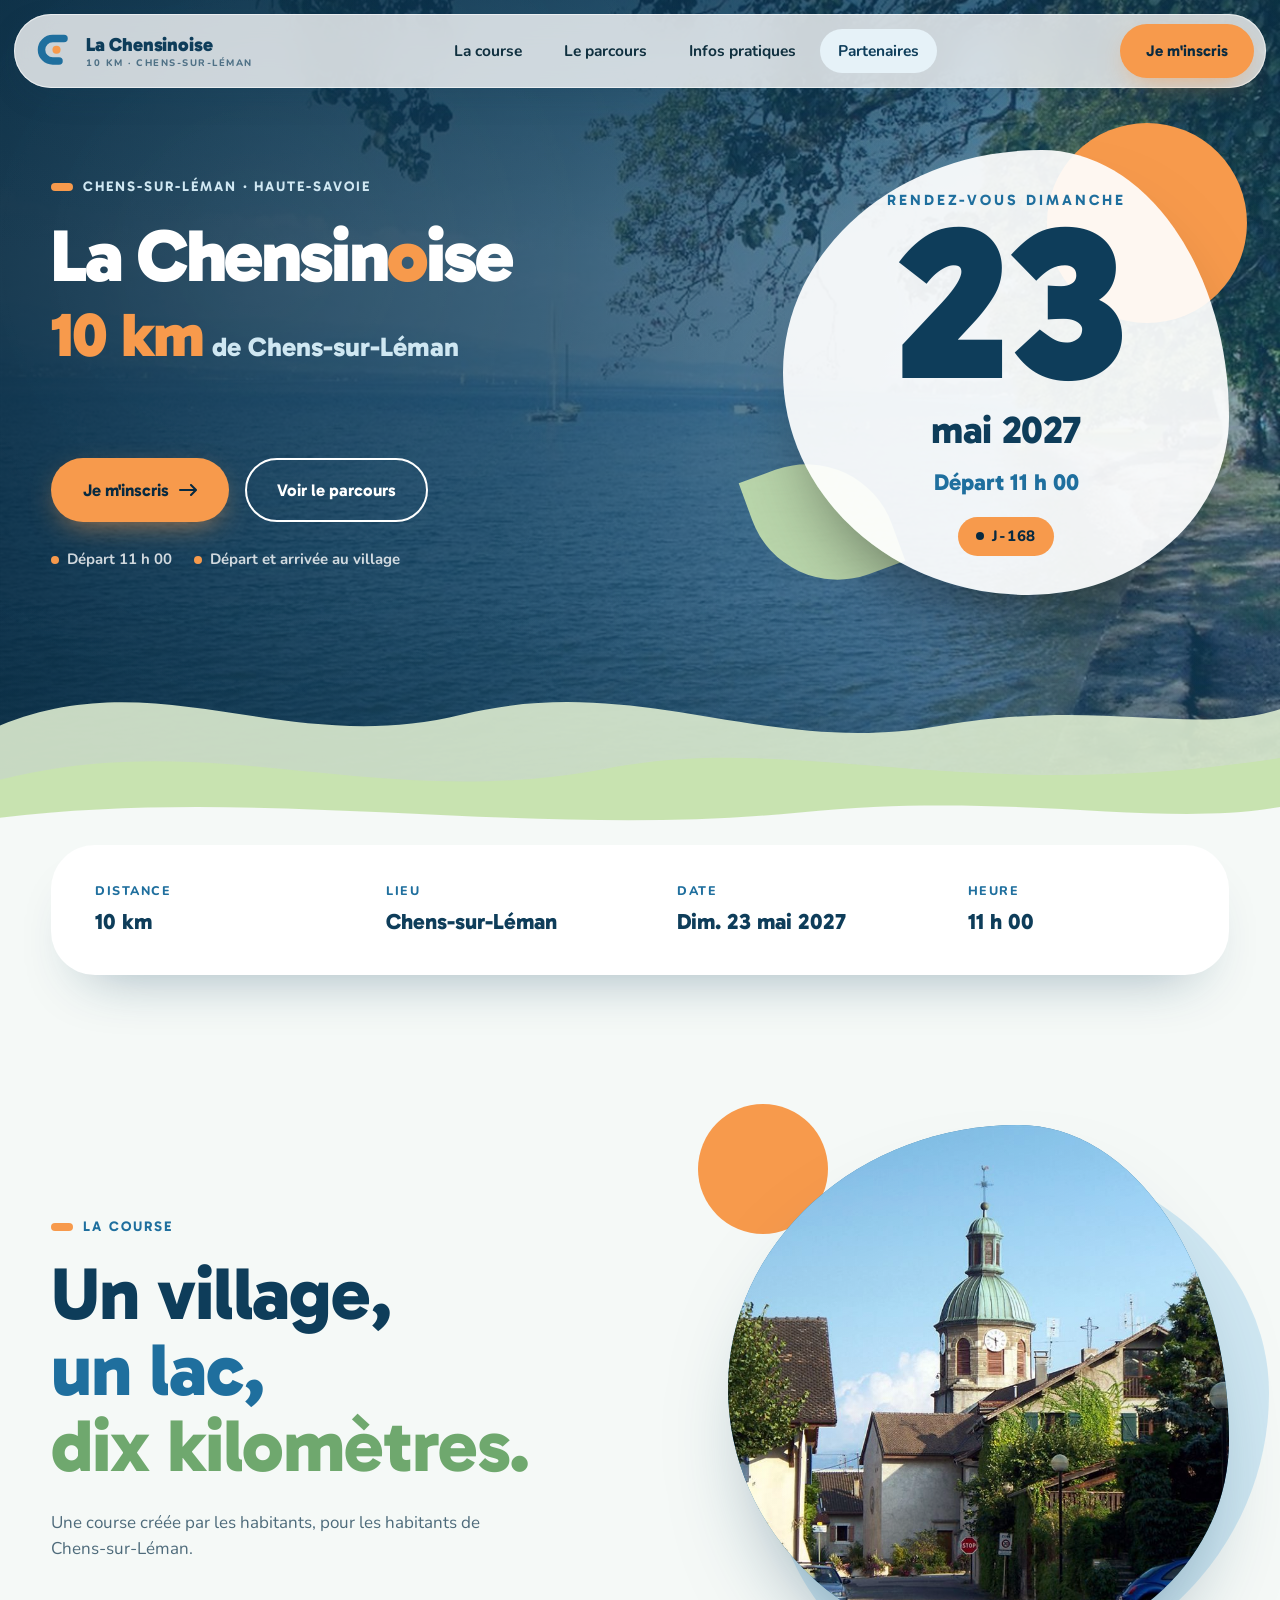
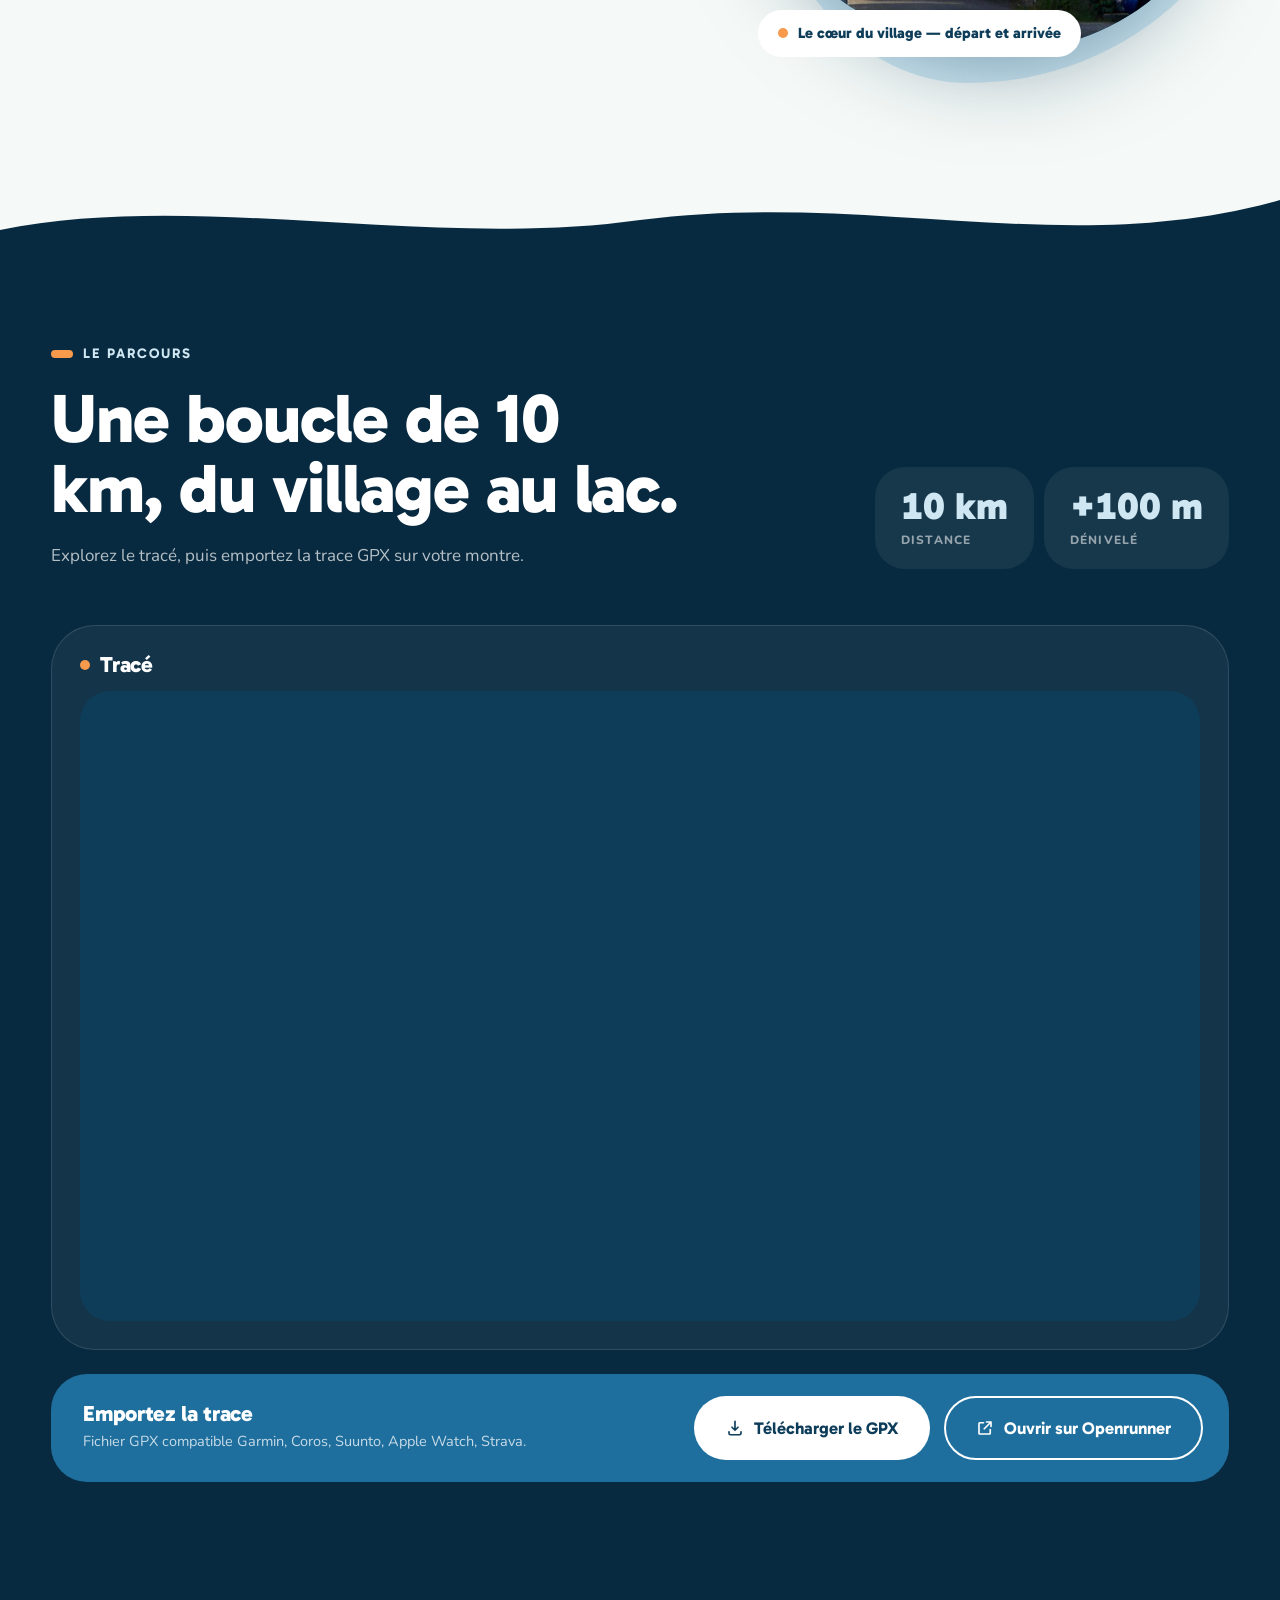
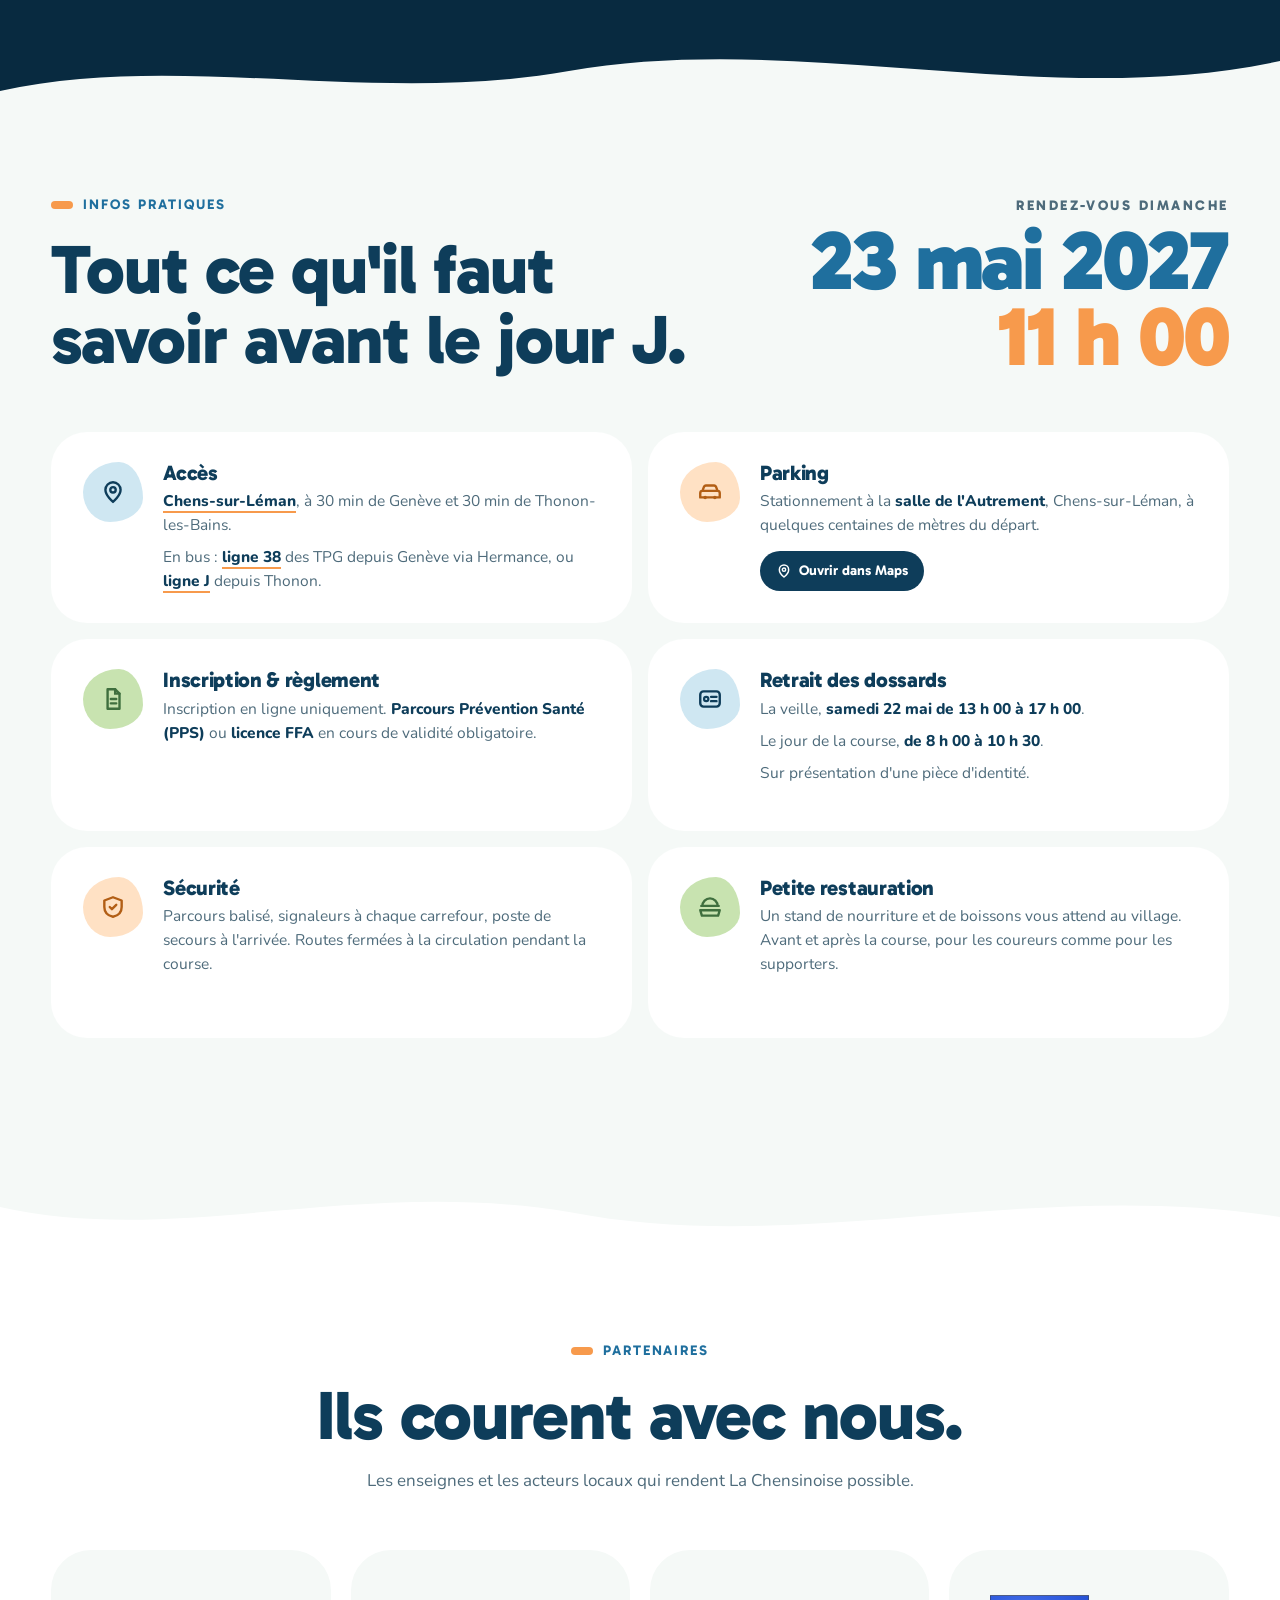
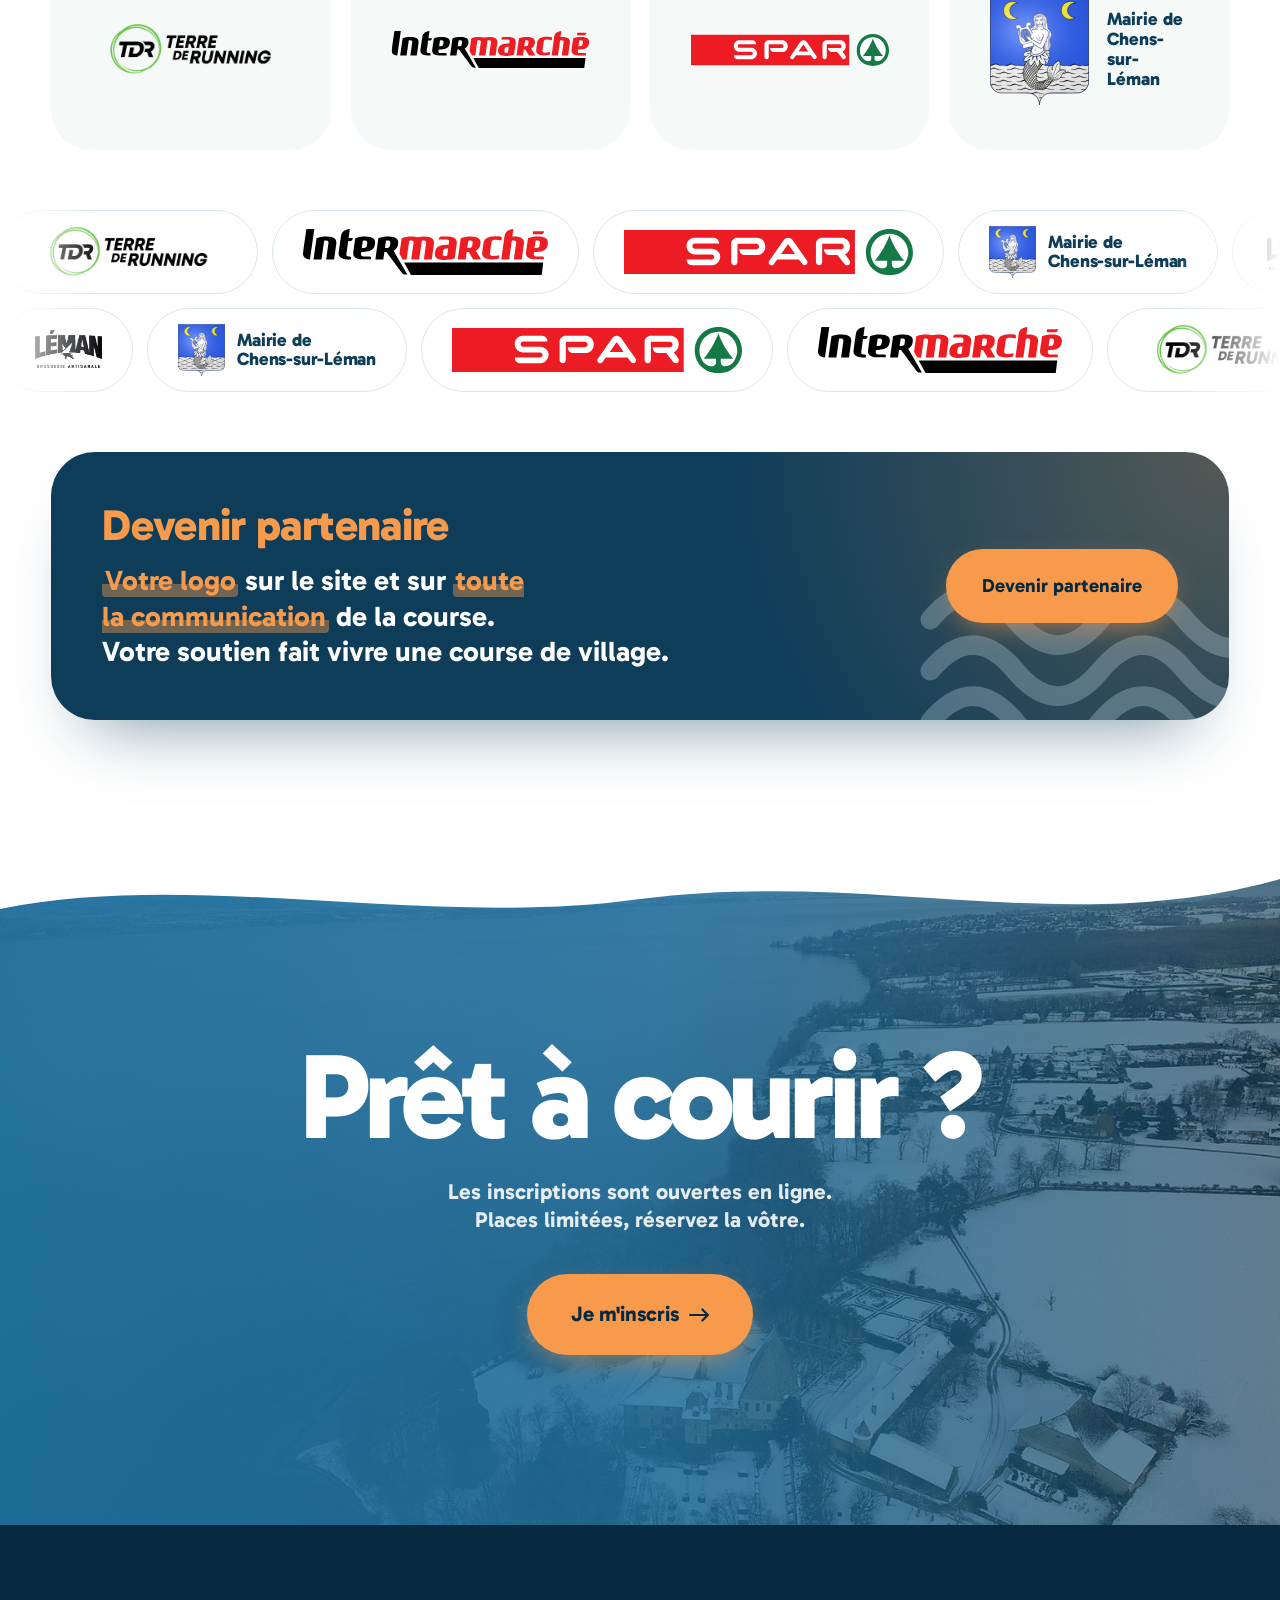
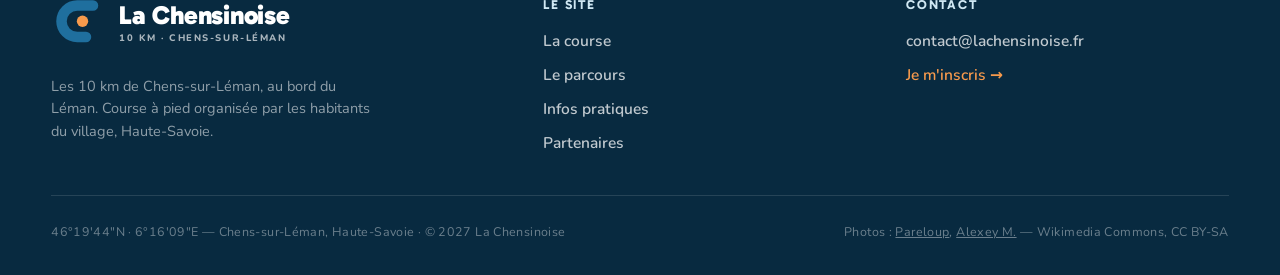
==== commit ee829df1: "Add files via upload" ====
--- a/index.html
+++ b/index.html
@@ -3,8 +3,9 @@
 <head>
 <meta charset="UTF-8">
 <meta name="viewport" content="width=device-width, initial-scale=1">
+<meta name="format-detection" content="telephone=no, date=no, address=no, email=no">
 <title>La Chensinoise</title>
-<meta name="description" content="La Chensinoise — 10 km de Chens-sur-Léman, Haute-Savoie. Rendez-vous le 26 avril 2027 à 14 h 00.">
+<meta name="description" content="La Chensinoise — 10 km de Chens-sur-Léman, Haute-Savoie. Rendez-vous le dimanche 23 mai 2027 à 11 h 00.">
 <link rel="icon" type="image/svg+xml" href="data:image/svg+xml,%3Csvg xmlns='http://www.w3.org/2000/svg' viewBox='0 0 64 64'%3E%3Cpath d='M48 12H30A18 18 0 0 0 30 48H40' fill='none' stroke='%231F6F9E' stroke-width='12' stroke-linecap='round'/%3E%3Ccircle cx='36' cy='30' r='6.5' fill='%23F79A4C'/%3E%3C/svg%3E">
 <link rel="preconnect" href="https://fonts.googleapis.com/">
 <link rel="preconnect" href="https://fonts.gstatic.com/" crossorigin>
@@ -31,7 +32,7 @@
     --pad:clamp(20px,4vw,72px);
   }
   *{box-sizing:border-box;margin:0;padding:0;}
-  html{scroll-behavior:smooth;}
+  html{scroll-behavior:smooth;overflow-x:hidden;}   /* + body : empêche tout défilement horizontal sur téléphone */
   html.reduced *{animation:none !important;transition:none !important;scroll-behavior:auto !important;}
   body{font-family:var(--body);color:var(--ink);background:var(--ecume);line-height:1.55;overflow-x:hidden;-webkit-font-smoothing:antialiased;}
   h1,h2,h3{font-family:var(--display);font-weight:800;line-height:1.02;letter-spacing:-0.015em;text-wrap:balance;}
@@ -76,14 +77,14 @@
   .nav-toggle{display:none;background:var(--lac-deep);border:none;cursor:pointer;width:44px;height:44px;border-radius:50%;flex:none;align-items:center;justify-content:center;flex-direction:column;gap:5px;}
   .nav-toggle span{display:block;width:18px;height:2px;border-radius:2px;background:#fff;transition:transform .3s var(--ease),opacity .2s;}
   .nav-toggle.open span:nth-child(1){transform:translateY(7px) rotate(45deg);}
-  .nav-toggle.open span:nth-child(2){opacity:0;}
+  .nav-toggle.open span:nth-child(2){opacity:0;transform:scaleX(0);}
   .nav-toggle.open span:nth-child(3){transform:translateY(-7px) rotate(-45deg);}
   @media (max-width:900px){
     .nav{padding:8px 8px 8px 16px;}
     .nav-links,.nav .btn{display:none;}
     .nav-toggle{display:flex;}
   }
-  .mobile-panel{position:fixed;inset:0;z-index:80;background:var(--lac-deep);color:#fff;display:flex;flex-direction:column;justify-content:center;gap:8px;padding:0 32px;transform:translateY(-102%);transition:transform .45s var(--ease);border-radius:0 0 48px 48px;}
+  .mobile-panel{position:fixed;inset:0;min-height:100vh;z-index:80;background:var(--lac-deep);color:#fff;display:flex;flex-direction:column;justify-content:flex-start;gap:8px;padding:110px 32px 40px;overflow-y:auto;transform:translateY(-102%);transition:transform .45s var(--ease);}
   .mobile-panel.open{transform:none;}
   .mobile-panel a{font-family:var(--display);font-size:32px;font-weight:800;padding:10px 0;}
   .mobile-panel .btn{align-self:flex-start;margin-top:22px;font-size:18px;}
@@ -99,7 +100,8 @@
   .hero-grain{position:absolute;inset:0;z-index:1;mix-blend-mode:soft-light;opacity:.5;background:radial-gradient(circle at 20% 30%,rgba(255,255,255,.25),transparent 40%),radial-gradient(circle at 80% 70%,rgba(207,231,242,.25),transparent 45%);}
   .hero-inner{position:relative;z-index:3;width:100%;display:grid;grid-template-columns:1.2fr .8fr;grid-template-areas:"title date" "left date";gap:0 clamp(30px,5vw,80px);align-items:center;} .hero-title{grid-area:title;min-width:0;} .hero-left{grid-area:left;min-width:0;} .hero-inner .date-wrap{grid-area:date;align-self:center;}
   @media (max-width:900px){.hero-inner{grid-template-columns:1fr;grid-template-areas:"title" "left" "date";gap:28px;}}
-  .hero .eyebrow{color:var(--ciel);}
+  .hero .eyebrow{color:var(--ciel);white-space:nowrap;}
+  @media (max-width:480px){.hero .eyebrow{font-size:12px;letter-spacing:.11em;}}
   .hero h1{font-size:clamp(40px,5.8vw,118px);font-weight:900;color:#fff;margin-top:22px;letter-spacing:-.035em;line-height:.95;white-space:nowrap;}
   .hero h1 .o{color:var(--soleil);}
   .hero-sub{font-family:var(--display);font-weight:800;font-size:clamp(19px,2.1vw,34px);color:var(--ciel);margin-top:14px;line-height:1;white-space:nowrap;display:flex;align-items:baseline;gap:.35em;} .hero-sub em{font-style:normal;font-weight:900;font-size:2.3em;letter-spacing:-.03em;color:var(--soleil);}
@@ -127,7 +129,12 @@
   /* Les coureurs courent sur le bord supérieur du bandeau blanc (= bas du hero). Ils sont enfoncés
      de 8px sous cette ligne (le hero rogne ce qui dépasse) pour que les pieds restent en contact avec
      la « route » malgré la phase aérienne du cycle de course. */
-  .runners{position:absolute;left:0;right:0;bottom:-8px;height:130px;z-index:3;pointer-events:none;}
+  /* Les coureurs sont placés dans la section du bandeau blanc, DERRIÈRE le bloc (z-index) et sans
+     rognage : sur le bloc, leurs pieds passent derrière son bord supérieur (= la route) ; dans les
+     marges, rien ne les coupe, donc aucune ligne de démarcation n'apparaît. */
+  .runners{position:absolute;left:0;right:0;bottom:calc(100% - 8px);height:210px;z-index:0;pointer-events:none;overflow:hidden;}
+  /* ↑ pleine largeur : les coureurs n'entrent et ne sortent qu'aux bords de l'écran (jamais de coupure
+       visible au milieu de la page) ; overflow:hidden évite tout défilement horizontal sur téléphone. */
   .runner{position:absolute;bottom:0;left:-140px;animation:travel var(--d) linear infinite;animation-delay:var(--delay);will-change:transform;pointer-events:auto;}
   .runner svg{width:var(--w);height:auto;transform-origin:50% 100%;animation:bob var(--st) ease-in-out infinite alternate;}
   /* Saut au survol : petite impulsion, envol, réception (les jambes continuent de courir) */
@@ -148,6 +155,7 @@
 
   /* ---------- Essentiels ---------- */
   .essentials{margin-top:0;position:relative;z-index:4;}
+  .essentials .inner{position:relative;z-index:1;}   /* le bloc blanc passe devant les coureurs */
   .ess-row{background:#fff;border-radius:44px;padding:10px;display:grid;grid-template-columns:repeat(4,1fr);gap:6px;box-shadow:0 30px 60px -36px rgba(14,61,90,.45);}
   @media (max-width:820px){.ess-row{grid-template-columns:1fr 1fr;}} @media (max-width:480px){.ess-row{grid-template-columns:1fr;}}
   .ess-cell{padding:26px 34px;border-radius:36px;display:flex;flex-direction:column;gap:4px;transition:background .3s;}
@@ -174,6 +182,7 @@
   .village-dot{position:absolute;width:26%;aspect-ratio:1;border-radius:50%;background:var(--soleil);left:-6%;top:-4%;z-index:-1;animation:floaty 8s ease-in-out infinite;}
   .village-cap{position:absolute;left:6%;bottom:-6px;background:#fff;color:var(--lac-deep);border-radius:999px;padding:12px 20px;font-family:var(--display);font-weight:800;font-size:15px;display:inline-flex;align-items:center;gap:10px;box-shadow:0 20px 40px -24px rgba(14,61,90,.5);}
   .village-cap i{width:10px;height:10px;border-radius:50%;background:var(--soleil);}
+  @media (max-width:900px){.village-dot{left:-1%;} .village-bg{inset:6% -3% -6% 3%;}}   /* en une colonne, rien ne dépasse du bord de l'écran */
 
   /* ---------- Séparateurs organiques ---------- */
   .wave-top{position:absolute;left:0;right:0;top:-1px;height:90px;pointer-events:none;z-index:2;}
@@ -249,7 +258,7 @@
   .main-logo.mairie span{font-family:var(--display);font-weight:800;font-size:clamp(18px,1.4vw,22px);line-height:1.1;color:var(--lac-deep);}
   .logo.mairie img{height:52px;}
   .logo.mairie span{font-size:18px;line-height:1.05;}
-  .marquee{margin-top:60px;overflow:hidden;position:relative;-webkit-mask-image:linear-gradient(90deg,transparent,#000 8%,#000 92%,transparent);mask-image:linear-gradient(90deg,transparent,#000 8%,#000 92%,transparent);}
+  .marquee{margin:60px auto 0;max-width:1680px;overflow:hidden;position:relative;-webkit-mask-image:linear-gradient(90deg,transparent,#000 8%,#000 92%,transparent);mask-image:linear-gradient(90deg,transparent,#000 8%,#000 92%,transparent);}
   .marquee + .marquee{margin-top:14px;}
   /* La piste contient 6 groupes identiques (assez pour couvrir n'importe quel écran) et recule
      d'exactement un groupe (largeur des logos + espacements) : le raccord est invisible. */
@@ -352,7 +361,7 @@
         <a href="#parcours" class="btn btn-ghost" style="color:#fff;">Voir le parcours</a>
       </div>
       <div class="hero-note">
-        <span><i></i>Départ 14 h 00</span>
+        <span><i></i>Départ 11&nbsp;h&nbsp;00</span>
         <span><i></i>Départ et arrivée au village</span>
       </div>
     </div>
@@ -361,11 +370,11 @@
       <div class="sun"></div>
       <div class="leaf"></div>
       <div class="date-blob" id="dateBlob">
-        <div class="dow">Rendez-vous le</div>
-        <div class="day">26</div>
-        <div class="my">avril 2027</div>
-        <div class="hour">Départ 14 h 00</div>
-        <div class="cd"><i></i><span id="countdown">J-223</span></div>
+        <div class="dow">Rendez-vous dimanche</div>
+        <div class="day">23</div>
+        <div class="my">mai 2027</div>
+        <div class="hour">Départ 11&nbsp;h&nbsp;00</div>
+        <div class="cd"><i></i><span id="countdown">J-227</span></div>
       </div>
     </div>
   </div>
@@ -377,15 +386,15 @@
       <path d="M0,205 C300,175 600,225 900,200 C1140,180 1300,215 1440,195 L1440,230 L0,230 Z" fill="#F5F9F7"></path>
     </svg>
   </div>
+</header>
+
+<section class="essentials">
   <div class="runners" id="runners" aria-hidden="true"></div>
-</header>
-
-<section class="essentials">
   <div class="inner">
     <div class="ess-row">
       <div class="ess-cell"><span class="k">Distance</span><span class="v">10 km</span></div>
       <div class="ess-cell"><span class="k">Lieu</span><span class="v">Chens-sur-Léman</span></div>
-      <div class="ess-cell"><span class="k">Date</span><span class="v">26 avril 2027</span></div><div class="ess-cell"><span class="k">Heure</span><span class="v">14 h 00</span></div>
+      <div class="ess-cell"><span class="k">Date</span><span class="v">Dim. 23 mai 2027</span></div><div class="ess-cell"><span class="k">Heure</span><span class="v">11&nbsp;h&nbsp;00</span></div>
     </div>
   </div>
 </section>
@@ -446,7 +455,7 @@
         <svg width="18" height="18" viewBox="0 0 24 24" fill="none"><path d="M12 3v12m0 0l-4-4m4 4l4-4M4 17v2a2 2 0 002 2h12a2 2 0 002-2v-2" stroke="currentColor" stroke-width="2.2" stroke-linecap="round" stroke-linejoin="round"></path></svg>
         Télécharger le GPX
       </a>
-      <a href="https://www.openrunner.com/route-details/25247385" data-openrunner class="btn btn-ghost" style="color:#fff;" target="_blank" rel="noopener">
+      <a href="https://www.openrunner.com/route-details/25395988" data-openrunner class="btn btn-ghost" style="color:#fff;" target="_blank" rel="noopener">
         <svg width="18" height="18" viewBox="0 0 24 24" fill="none"><path d="M14 4h6v6M20 4l-9 9M19 14v5a1 1 0 01-1 1H5a1 1 0 01-1-1V6a1 1 0 011-1h5" stroke="currentColor" stroke-width="2.2" stroke-linecap="round" stroke-linejoin="round"></path></svg>
         Ouvrir sur Openrunner
       </a>
@@ -462,7 +471,7 @@
         <span class="eyebrow">Infos pratiques</span>
         <h2>Tout ce qu'il faut savoir avant le jour J.</h2>
       </div>
-      <div class="big-date"><small>Rendez-vous</small>26 avril 2027<br><em>14 h 00</em></div>
+      <div class="big-date"><small>Rendez-vous dimanche</small>23 mai 2027<br><em>11&nbsp;h&nbsp;00</em></div>
     </div>
 
     <div class="info-grid">
@@ -475,7 +484,7 @@
         <div>
           <h3>Parking</h3>
           <p>Stationnement à la <b>salle de l'Autrement</b>, Chens-sur-Léman, à quelques centaines de mètres du départ.</p>
-          <a href="https://www.google.com/maps/search/?api=1&amp;query=Salle+de+l%27Autrement+Chens-sur-L%C3%A9man" data-maps class="maps-link" target="_blank" rel="noopener"><svg width="16" height="16" viewBox="0 0 24 24" fill="none"><path d="M12 21s7-5.5 7-11a7 7 0 10-14 0c0 5.5 7 11 7 11z" stroke="currentColor" stroke-width="2.2"></path><circle cx="12" cy="10" r="2.5" stroke="currentColor" stroke-width="2.2"></circle></svg>Ouvrir dans Maps</a>
+          <a href="https://www.google.fr/maps/place/Parking,+Rue+de+l'%C3%89galit%C3%A9,+74140+Chens-sur-L%C3%A9man/@46.325815,6.265258,96m/data=!3m1!1e3!4m6!3m5!1s0x478c69c83deb07a5:0xe0bff2b3fd572335!8m2!3d46.3258151!4d6.2654879!16s%2Fg%2F11b8v4md0p" data-maps class="maps-link" target="_blank" rel="noopener"><svg width="16" height="16" viewBox="0 0 24 24" fill="none"><path d="M12 21s7-5.5 7-11a7 7 0 10-14 0c0 5.5 7 11 7 11z" stroke="currentColor" stroke-width="2.2"></path><circle cx="12" cy="10" r="2.5" stroke="currentColor" stroke-width="2.2"></circle></svg>Ouvrir dans Maps</a>
         </div>
       </div>
       <div class="info reveal">
@@ -484,7 +493,7 @@
       </div>
       <div class="info reveal">
         <div class="ic"><svg width="26" height="26" viewBox="0 0 24 24" fill="none"><rect x="3" y="5" width="18" height="14" rx="3" stroke="currentColor" stroke-width="2.2"></rect><circle cx="8.5" cy="12" r="2" stroke="currentColor" stroke-width="2"></circle><path d="M13 10h5M13 14h5" stroke="currentColor" stroke-width="2.2" stroke-linecap="round"></path></svg></div>
-        <div><h3>Retrait des dossards</h3><p>Le jour de la course, <b>de 10 h 00 à 13 h 00</b>, sur présentation d'une pièce d'identité.</p></div>
+        <div><h3>Retrait des dossards</h3><p>La veille, <b>samedi 22 mai de 13&nbsp;h&nbsp;00 à 17&nbsp;h&nbsp;00</b>.</p><p>Le jour de la course, <b>de 8&nbsp;h&nbsp;00 à 10&nbsp;h&nbsp;30</b>.</p><p>Sur présentation d'une pièce d'identité.</p></div>
       </div>
       <div class="info reveal">
         <div class="ic"><svg width="26" height="26" viewBox="0 0 24 24" fill="none"><path d="M12 3l8 3v6c0 5-3.5 8-8 9-4.5-1-8-4-8-9V6z" stroke="currentColor" stroke-width="2.2" stroke-linejoin="round"></path><path d="M9 12l2 2 4-4" stroke="currentColor" stroke-width="2.2" stroke-linecap="round" stroke-linejoin="round"></path></svg></div>
@@ -584,422 +593,446 @@
 <!-- Trace GPX du parcours, embarquée dans la page : le bouton « Télécharger le GPX » la sert directement.
      Pour la mettre à jour après une modification du parcours sur Openrunner : outils\make-gpx.ps1 -->
 <script type="application/gpx+xml" id="gpxData">
-<?xml version="1.0" encoding="UTF-8"?>
-<gpx version="1.1" creator="La Chensinoise - lachensinoise.fr" xmlns="http://www.topografix.com/GPX/1/1" xmlns:xsi="http://www.w3.org/2001/XMLSchema-instance" xsi:schemaLocation="http://www.topografix.com/GPX/1/1 http://www.topografix.com/GPX/1/1/gpx.xsd">
-  <metadata>
-    <name>La Chensinoise - 10 km de Chens-sur-Léman</name>
-    <desc>Parcours officiel de La Chensinoise : 10.00 km, D+ 97 m. Source : Openrunner, parcours n° 25247385.</desc>
-    <link href="https://www.openrunner.com/route-details/25247385"><text>Parcours sur Openrunner</text></link>
-  </metadata>
-  <wpt lat="46.32402" lon="6.26642"><ele>418.0</ele><name>Départ</name></wpt>
-  <wpt lat="46.32609" lon="6.26572"><ele>418.0</ele><name>Arrivée</name></wpt>
-  <trk>
-    <name>La Chensinoise - 10 km</name>
-    <type>running</type>
-    <trkseg>
-      <trkpt lat="46.32402" lon="6.26642"><ele>418.0</ele></trkpt>
-      <trkpt lat="46.32401" lon="6.26642"><ele>418.0</ele></trkpt>
-      <trkpt lat="46.32384" lon="6.26684"><ele>418.0</ele></trkpt>
-      <trkpt lat="46.32378" lon="6.26698"><ele>418.0</ele></trkpt>
-      <trkpt lat="46.32364" lon="6.26734"><ele>418.0</ele></trkpt>
-      <trkpt lat="46.32359" lon="6.26747"><ele>418.0</ele></trkpt>
-      <trkpt lat="46.32338" lon="6.26799"><ele>418.0</ele></trkpt>
-      <trkpt lat="46.32328" lon="6.26821"><ele>418.0</ele></trkpt>
-      <trkpt lat="46.32325" lon="6.26827"><ele>418.0</ele></trkpt>
-      <trkpt lat="46.32324" lon="6.26829"><ele>418.0</ele></trkpt>
-      <trkpt lat="46.32318" lon="6.26842"><ele>418.0</ele></trkpt>
-      <trkpt lat="46.32317" lon="6.26849"><ele>418.0</ele></trkpt>
-      <trkpt lat="46.32318" lon="6.26861"><ele>418.0</ele></trkpt>
-      <trkpt lat="46.32390" lon="6.26836"><ele>418.0</ele></trkpt>
-      <trkpt lat="46.32391" lon="6.26836"><ele>418.0</ele></trkpt>
-      <trkpt lat="46.32392" lon="6.26844"><ele>418.0</ele></trkpt>
-      <trkpt lat="46.32394" lon="6.26848"><ele>418.0</ele></trkpt>
-      <trkpt lat="46.32396" lon="6.26851"><ele>418.0</ele></trkpt>
-      <trkpt lat="46.32410" lon="6.26867"><ele>418.0</ele></trkpt>
-      <trkpt lat="46.32413" lon="6.26870"><ele>418.0</ele></trkpt>
-      <trkpt lat="46.32421" lon="6.26878"><ele>418.0</ele></trkpt>
-      <trkpt lat="46.32447" lon="6.26904"><ele>418.0</ele></trkpt>
-      <trkpt lat="46.32484" lon="6.26943"><ele>418.0</ele></trkpt>
-      <trkpt lat="46.32487" lon="6.26947"><ele>418.0</ele></trkpt>
-      <trkpt lat="46.32495" lon="6.26957"><ele>418.0</ele></trkpt>
-      <trkpt lat="46.32506" lon="6.26968"><ele>418.0</ele></trkpt>
-      <trkpt lat="46.32536" lon="6.26998"><ele>418.0</ele></trkpt>
-      <trkpt lat="46.32561" lon="6.27025"><ele>418.1</ele></trkpt>
-      <trkpt lat="46.32573" lon="6.27037"><ele>418.3</ele></trkpt>
-      <trkpt lat="46.32574" lon="6.27039"><ele>418.3</ele></trkpt>
-      <trkpt lat="46.32592" lon="6.27061"><ele>418.6</ele></trkpt>
-      <trkpt lat="46.32598" lon="6.27069"><ele>418.7</ele></trkpt>
-      <trkpt lat="46.32614" lon="6.27090"><ele>418.9</ele></trkpt>
-      <trkpt lat="46.32620" lon="6.27100"><ele>419.0</ele></trkpt>
-      <trkpt lat="46.32629" lon="6.27115"><ele>419.0</ele></trkpt>
-      <trkpt lat="46.32633" lon="6.27112"><ele>419.0</ele></trkpt>
-      <trkpt lat="46.32635" lon="6.27112"><ele>419.0</ele></trkpt>
-      <trkpt lat="46.32637" lon="6.27113"><ele>419.0</ele></trkpt>
-      <trkpt lat="46.32639" lon="6.27116"><ele>419.0</ele></trkpt>
-      <trkpt lat="46.32639" lon="6.27119"><ele>419.0</ele></trkpt>
-      <trkpt lat="46.32638" lon="6.27124"><ele>419.0</ele></trkpt>
-      <trkpt lat="46.32645" lon="6.27130"><ele>419.0</ele></trkpt>
-      <trkpt lat="46.32660" lon="6.27148"><ele>419.0</ele></trkpt>
-      <trkpt lat="46.32702" lon="6.27199"><ele>419.5</ele></trkpt>
-      <trkpt lat="46.32703" lon="6.27200"><ele>419.5</ele></trkpt>
-      <trkpt lat="46.32707" lon="6.27205"><ele>419.7</ele></trkpt>
-      <trkpt lat="46.32714" lon="6.27216"><ele>419.9</ele></trkpt>
-      <trkpt lat="46.32718" lon="6.27229"><ele>420.1</ele></trkpt>
-      <trkpt lat="46.32722" lon="6.27245"><ele>420.4</ele></trkpt>
-      <trkpt lat="46.32730" lon="6.27266"><ele>420.7</ele></trkpt>
-      <trkpt lat="46.32750" lon="6.27316"><ele>421.6</ele></trkpt>
-      <trkpt lat="46.32751" lon="6.27320"><ele>421.7</ele></trkpt>
-      <trkpt lat="46.32753" lon="6.27325"><ele>421.7</ele></trkpt>
-      <trkpt lat="46.32754" lon="6.27328"><ele>421.8</ele></trkpt>
-      <trkpt lat="46.32764" lon="6.27353"><ele>422.2</ele></trkpt>
-      <trkpt lat="46.32776" lon="6.27379"><ele>422.7</ele></trkpt>
-      <trkpt lat="46.32780" lon="6.27386"><ele>422.9</ele></trkpt>
-      <trkpt lat="46.32808" lon="6.27440"><ele>424.3</ele></trkpt>
-      <trkpt lat="46.32806" lon="6.27445"><ele>424.5</ele></trkpt>
-      <trkpt lat="46.32808" lon="6.27451"><ele>424.6</ele></trkpt>
-      <trkpt lat="46.32790" lon="6.27482"><ele>425.5</ele></trkpt>
-      <trkpt lat="46.32584" lon="6.27822"><ele>428.4</ele></trkpt>
-      <trkpt lat="46.32569" lon="6.27846"><ele>427.9</ele></trkpt>
-      <trkpt lat="46.32559" lon="6.27865"><ele>427.6</ele></trkpt>
-      <trkpt lat="46.32552" lon="6.27846"><ele>427.3</ele></trkpt>
-      <trkpt lat="46.32540" lon="6.27797"><ele>426.7</ele></trkpt>
-      <trkpt lat="46.32536" lon="6.27785"><ele>426.6</ele></trkpt>
-      <trkpt lat="46.32530" lon="6.27774"><ele>426.5</ele></trkpt>
-      <trkpt lat="46.32509" lon="6.27742"><ele>426.2</ele></trkpt>
-      <trkpt lat="46.32500" lon="6.27727"><ele>426.0</ele></trkpt>
-      <trkpt lat="46.32485" lon="6.27693"><ele>425.7</ele></trkpt>
-      <trkpt lat="46.32475" lon="6.27677"><ele>425.6</ele></trkpt>
-      <trkpt lat="46.32466" lon="6.27664"><ele>425.4</ele></trkpt>
-      <trkpt lat="46.32458" lon="6.27655"><ele>425.3</ele></trkpt>
-      <trkpt lat="46.32439" lon="6.27638"><ele>425.1</ele></trkpt>
-      <trkpt lat="46.32426" lon="6.27623"><ele>424.9</ele></trkpt>
-      <trkpt lat="46.32386" lon="6.27573"><ele>424.3</ele></trkpt>
-      <trkpt lat="46.32375" lon="6.27557"><ele>424.1</ele></trkpt>
-      <trkpt lat="46.32352" lon="6.27585"><ele>424.2</ele></trkpt>
-      <trkpt lat="46.32341" lon="6.27594"><ele>424.3</ele></trkpt>
-      <trkpt lat="46.32336" lon="6.27598"><ele>424.4</ele></trkpt>
-      <trkpt lat="46.32322" lon="6.27603"><ele>424.6</ele></trkpt>
-      <trkpt lat="46.32318" lon="6.27604"><ele>424.6</ele></trkpt>
-      <trkpt lat="46.32267" lon="6.27615"><ele>425.2</ele></trkpt>
-      <trkpt lat="46.32251" lon="6.27619"><ele>425.4</ele></trkpt>
-      <trkpt lat="46.32210" lon="6.27634"><ele>425.8</ele></trkpt>
-      <trkpt lat="46.32163" lon="6.27648"><ele>426.0</ele></trkpt>
-      <trkpt lat="46.32100" lon="6.27687"><ele>426.1</ele></trkpt>
-      <trkpt lat="46.32089" lon="6.27698"><ele>426.2</ele></trkpt>
-      <trkpt lat="46.32078" lon="6.27714"><ele>426.4</ele></trkpt>
-      <trkpt lat="46.32031" lon="6.27788"><ele>427.0</ele></trkpt>
-      <trkpt lat="46.32020" lon="6.27804"><ele>427.0</ele></trkpt>
-      <trkpt lat="46.32005" lon="6.27822"><ele>427.0</ele></trkpt>
-      <trkpt lat="46.31996" lon="6.27829"><ele>427.0</ele></trkpt>
-      <trkpt lat="46.31981" lon="6.27838"><ele>427.0</ele></trkpt>
-      <trkpt lat="46.31928" lon="6.27739"><ele>427.8</ele></trkpt>
-      <trkpt lat="46.31920" lon="6.27728"><ele>427.9</ele></trkpt>
-      <trkpt lat="46.31909" lon="6.27718"><ele>428.1</ele></trkpt>
-      <trkpt lat="46.31896" lon="6.27710"><ele>428.2</ele></trkpt>
-      <trkpt lat="46.31880" lon="6.27704"><ele>428.4</ele></trkpt>
-      <trkpt lat="46.31842" lon="6.27695"><ele>428.8</ele></trkpt>
-      <trkpt lat="46.31834" lon="6.27691"><ele>428.9</ele></trkpt>
-      <trkpt lat="46.31825" lon="6.27684"><ele>429.0</ele></trkpt>
-      <trkpt lat="46.31817" lon="6.27675"><ele>428.8</ele></trkpt>
-      <trkpt lat="46.31741" lon="6.27574"><ele>427.4</ele></trkpt>
-      <trkpt lat="46.31722" lon="6.27548"><ele>426.8</ele></trkpt>
-      <trkpt lat="46.31710" lon="6.27527"><ele>426.4</ele></trkpt>
-      <trkpt lat="46.31640" lon="6.27392"><ele>422.8</ele></trkpt>
-      <trkpt lat="46.31631" lon="6.27373"><ele>422.3</ele></trkpt>
-      <trkpt lat="46.31622" lon="6.27350"><ele>421.7</ele></trkpt>
-      <trkpt lat="46.31590" lon="6.27214"><ele>418.9</ele></trkpt>
-      <trkpt lat="46.31572" lon="6.27132"><ele>418.0</ele></trkpt>
-      <trkpt lat="46.31554" lon="6.27037"><ele>418.0</ele></trkpt>
-      <trkpt lat="46.31549" lon="6.27015"><ele>418.0</ele></trkpt>
-      <trkpt lat="46.31546" lon="6.27008"><ele>418.0</ele></trkpt>
-      <trkpt lat="46.31543" lon="6.27001"><ele>418.0</ele></trkpt>
-      <trkpt lat="46.31537" lon="6.26991"><ele>418.0</ele></trkpt>
-      <trkpt lat="46.31510" lon="6.26965"><ele>418.0</ele></trkpt>
-      <trkpt lat="46.31454" lon="6.26911"><ele>418.4</ele></trkpt>
-      <trkpt lat="46.31439" lon="6.26884"><ele>418.7</ele></trkpt>
-      <trkpt lat="46.31563" lon="6.26731"><ele>419.5</ele></trkpt>
-      <trkpt lat="46.31588" lon="6.26706"><ele>419.2</ele></trkpt>
-      <trkpt lat="46.31599" lon="6.26694"><ele>419.0</ele></trkpt>
-      <trkpt lat="46.31605" lon="6.26687"><ele>418.9</ele></trkpt>
-      <trkpt lat="46.31624" lon="6.26669"><ele>418.4</ele></trkpt>
-      <trkpt lat="46.31632" lon="6.26661"><ele>418.1</ele></trkpt>
-      <trkpt lat="46.31642" lon="6.26657"><ele>417.9</ele></trkpt>
-      <trkpt lat="46.31647" lon="6.26655"><ele>417.8</ele></trkpt>
-      <trkpt lat="46.31652" lon="6.26655"><ele>417.7</ele></trkpt>
-      <trkpt lat="46.31660" lon="6.26656"><ele>417.5</ele></trkpt>
-      <trkpt lat="46.31663" lon="6.26658"><ele>417.4</ele></trkpt>
-      <trkpt lat="46.31672" lon="6.26664"><ele>417.2</ele></trkpt>
-      <trkpt lat="46.31674" lon="6.26669"><ele>417.1</ele></trkpt>
-      <trkpt lat="46.31678" lon="6.26672"><ele>417.0</ele></trkpt>
-      <trkpt lat="46.31682" lon="6.26673"><ele>416.9</ele></trkpt>
-      <trkpt lat="46.31686" lon="6.26672"><ele>416.8</ele></trkpt>
-      <trkpt lat="46.31693" lon="6.26673"><ele>416.7</ele></trkpt>
-      <trkpt lat="46.31698" lon="6.26675"><ele>416.6</ele></trkpt>
-      <trkpt lat="46.31699" lon="6.26675"><ele>416.6</ele></trkpt>
-      <trkpt lat="46.31700" lon="6.26673"><ele>416.5</ele></trkpt>
-      <trkpt lat="46.31701" lon="6.26670"><ele>416.5</ele></trkpt>
-      <trkpt lat="46.31701" lon="6.26668"><ele>416.4</ele></trkpt>
-      <trkpt lat="46.31703" lon="6.26666"><ele>416.4</ele></trkpt>
-      <trkpt lat="46.31703" lon="6.26663"><ele>416.3</ele></trkpt>
-      <trkpt lat="46.31701" lon="6.26653"><ele>416.2</ele></trkpt>
-      <trkpt lat="46.31701" lon="6.26642"><ele>416.0</ele></trkpt>
-      <trkpt lat="46.31699" lon="6.26638"><ele>415.9</ele></trkpt>
-      <trkpt lat="46.31696" lon="6.26633"><ele>415.8</ele></trkpt>
-      <trkpt lat="46.31702" lon="6.26623"><ele>415.6</ele></trkpt>
-      <trkpt lat="46.31709" lon="6.26614"><ele>415.4</ele></trkpt>
-      <trkpt lat="46.31716" lon="6.26608"><ele>415.3</ele></trkpt>
-      <trkpt lat="46.31724" lon="6.26603"><ele>415.1</ele></trkpt>
-      <trkpt lat="46.31740" lon="6.26597"><ele>414.7</ele></trkpt>
-      <trkpt lat="46.31763" lon="6.26590"><ele>414.2</ele></trkpt>
-      <trkpt lat="46.31825" lon="6.26580"><ele>412.9</ele></trkpt>
-      <trkpt lat="46.31843" lon="6.26573"><ele>412.7</ele></trkpt>
-      <trkpt lat="46.31861" lon="6.26560"><ele>412.5</ele></trkpt>
-      <trkpt lat="46.32007" lon="6.26427"><ele>410.6</ele></trkpt>
-      <trkpt lat="46.32100" lon="6.26341"><ele>409.4</ele></trkpt>
-      <trkpt lat="46.32116" lon="6.26328"><ele>409.2</ele></trkpt>
-      <trkpt lat="46.32137" lon="6.26316"><ele>408.8</ele></trkpt>
-      <trkpt lat="46.32192" lon="6.26291"><ele>407.6</ele></trkpt>
-      <trkpt lat="46.32207" lon="6.26284"><ele>407.2</ele></trkpt>
-      <trkpt lat="46.32215" lon="6.26278"><ele>407.0</ele></trkpt>
-      <trkpt lat="46.32224" lon="6.26270"><ele>406.5</ele></trkpt>
-      <trkpt lat="46.32232" lon="6.26260"><ele>406.1</ele></trkpt>
-      <trkpt lat="46.32281" lon="6.26178"><ele>402.7</ele></trkpt>
-      <trkpt lat="46.32312" lon="6.26116"><ele>399.2</ele></trkpt>
-      <trkpt lat="46.32363" lon="6.25966"><ele>391.6</ele></trkpt>
-      <trkpt lat="46.32372" lon="6.25949"><ele>390.6</ele></trkpt>
-      <trkpt lat="46.32369" lon="6.25915"><ele>389.3</ele></trkpt>
-      <trkpt lat="46.32368" lon="6.25887"><ele>388.3</ele></trkpt>
-      <trkpt lat="46.32367" lon="6.25862"><ele>387.3</ele></trkpt>
-      <trkpt lat="46.32362" lon="6.25745"><ele>382.9</ele></trkpt>
-      <trkpt lat="46.32360" lon="6.25676"><ele>380.7</ele></trkpt>
-      <trkpt lat="46.32357" lon="6.25652"><ele>380.3</ele></trkpt>
-      <trkpt lat="46.32355" lon="6.25644"><ele>380.2</ele></trkpt>
-      <trkpt lat="46.32371" lon="6.25637"><ele>379.8</ele></trkpt>
-      <trkpt lat="46.32379" lon="6.25633"><ele>379.6</ele></trkpt>
-      <trkpt lat="46.32388" lon="6.25641"><ele>379.4</ele></trkpt>
-      <trkpt lat="46.32395" lon="6.25644"><ele>379.2</ele></trkpt>
-      <trkpt lat="46.32435" lon="6.25660"><ele>379.0</ele></trkpt>
-      <trkpt lat="46.32455" lon="6.25686"><ele>379.0</ele></trkpt>
-      <trkpt lat="46.32476" lon="6.25725"><ele>379.0</ele></trkpt>
-      <trkpt lat="46.32497" lon="6.25756"><ele>379.3</ele></trkpt>
-      <trkpt lat="46.32501" lon="6.25763"><ele>379.4</ele></trkpt>
-      <trkpt lat="46.32525" lon="6.25779"><ele>379.7</ele></trkpt>
-      <trkpt lat="46.32525" lon="6.25786"><ele>379.7</ele></trkpt>
-      <trkpt lat="46.32515" lon="6.25785"><ele>379.9</ele></trkpt>
-      <trkpt lat="46.32499" lon="6.25783"><ele>380.1</ele></trkpt>
-      <trkpt lat="46.32443" lon="6.25746"><ele>381.4</ele></trkpt>
-      <trkpt lat="46.32398" lon="6.25734"><ele>382.4</ele></trkpt>
-      <trkpt lat="46.32383" lon="6.25755"><ele>382.9</ele></trkpt>
-      <trkpt lat="46.32383" lon="6.25789"><ele>383.4</ele></trkpt>
-      <trkpt lat="46.32381" lon="6.25825"><ele>384.0</ele></trkpt>
-      <trkpt lat="46.32379" lon="6.25837"><ele>384.2</ele></trkpt>
-      <trkpt lat="46.32378" lon="6.25841"><ele>384.3</ele></trkpt>
-      <trkpt lat="46.32370" lon="6.25853"><ele>384.7</ele></trkpt>
-      <trkpt lat="46.32367" lon="6.25862"><ele>384.9</ele></trkpt>
-      <trkpt lat="46.32368" lon="6.25887"><ele>385.5</ele></trkpt>
-      <trkpt lat="46.32369" lon="6.25915"><ele>386.1</ele></trkpt>
-      <trkpt lat="46.32372" lon="6.25949"><ele>386.9</ele></trkpt>
-      <trkpt lat="46.32377" lon="6.25973"><ele>388.0</ele></trkpt>
-      <trkpt lat="46.32400" lon="6.26031"><ele>391.0</ele></trkpt>
-      <trkpt lat="46.32404" lon="6.26041"><ele>391.6</ele></trkpt>
-      <trkpt lat="46.32456" lon="6.26159"><ele>398.0</ele></trkpt>
-      <trkpt lat="46.32466" lon="6.26179"><ele>399.1</ele></trkpt>
-      <trkpt lat="46.32476" lon="6.26193"><ele>400.0</ele></trkpt>
-      <trkpt lat="46.32487" lon="6.26205"><ele>400.9</ele></trkpt>
-      <trkpt lat="46.32525" lon="6.26238"><ele>403.8</ele></trkpt>
-      <trkpt lat="46.32525" lon="6.26264"><ele>405.0</ele></trkpt>
-      <trkpt lat="46.32526" lon="6.26300"><ele>406.7</ele></trkpt>
-      <trkpt lat="46.32532" lon="6.26340"><ele>408.5</ele></trkpt>
-      <trkpt lat="46.32537" lon="6.26347"><ele>409.0</ele></trkpt>
-      <trkpt lat="46.32545" lon="6.26353"><ele>409.6</ele></trkpt>
-      <trkpt lat="46.32555" lon="6.26359"><ele>410.3</ele></trkpt>
-      <trkpt lat="46.32560" lon="6.26360"><ele>410.6</ele></trkpt>
-      <trkpt lat="46.32576" lon="6.26377"><ele>411.6</ele></trkpt>
-      <trkpt lat="46.32580" lon="6.26382"><ele>411.9</ele></trkpt>
-      <trkpt lat="46.32593" lon="6.26405"><ele>412.8</ele></trkpt>
-      <trkpt lat="46.32602" lon="6.26422"><ele>413.4</ele></trkpt>
-      <trkpt lat="46.32601" lon="6.26426"><ele>413.6</ele></trkpt>
-      <trkpt lat="46.32569" lon="6.26503"><ele>415.6</ele></trkpt>
-      <trkpt lat="46.32568" lon="6.26507"><ele>415.7</ele></trkpt>
-      <trkpt lat="46.32568" lon="6.26515"><ele>415.8</ele></trkpt>
-      <trkpt lat="46.32566" lon="6.26530"><ele>416.1</ele></trkpt>
-      <trkpt lat="46.32558" lon="6.26550"><ele>416.4</ele></trkpt>
-      <trkpt lat="46.32557" lon="6.26554"><ele>416.5</ele></trkpt>
-      <trkpt lat="46.32556" lon="6.26558"><ele>416.5</ele></trkpt>
-      <trkpt lat="46.32557" lon="6.26565"><ele>416.7</ele></trkpt>
-      <trkpt lat="46.32532" lon="6.26572"><ele>417.0</ele></trkpt>
-      <trkpt lat="46.32452" lon="6.26594"><ele>417.0</ele></trkpt>
-      <trkpt lat="46.32438" lon="6.26600"><ele>417.2</ele></trkpt>
-      <trkpt lat="46.32432" lon="6.26604"><ele>417.2</ele></trkpt>
-      <trkpt lat="46.32420" lon="6.26614"><ele>417.4</ele></trkpt>
-      <trkpt lat="46.32410" lon="6.26627"><ele>417.5</ele></trkpt>
-      <trkpt lat="46.32401" lon="6.26642"><ele>417.7</ele></trkpt>
-      <trkpt lat="46.32384" lon="6.26684"><ele>418.0</ele></trkpt>
-      <trkpt lat="46.32378" lon="6.26698"><ele>418.0</ele></trkpt>
-      <trkpt lat="46.32364" lon="6.26734"><ele>418.0</ele></trkpt>
-      <trkpt lat="46.32359" lon="6.26747"><ele>418.0</ele></trkpt>
-      <trkpt lat="46.32338" lon="6.26799"><ele>418.0</ele></trkpt>
-      <trkpt lat="46.32328" lon="6.26821"><ele>418.0</ele></trkpt>
-      <trkpt lat="46.32325" lon="6.26827"><ele>418.0</ele></trkpt>
-      <trkpt lat="46.32324" lon="6.26829"><ele>418.0</ele></trkpt>
-      <trkpt lat="46.32318" lon="6.26842"><ele>418.0</ele></trkpt>
-      <trkpt lat="46.32317" lon="6.26849"><ele>418.0</ele></trkpt>
-      <trkpt lat="46.32313" lon="6.26850"><ele>418.0</ele></trkpt>
-      <trkpt lat="46.32287" lon="6.26862"><ele>418.0</ele></trkpt>
-      <trkpt lat="46.32262" lon="6.26872"><ele>418.0</ele></trkpt>
-      <trkpt lat="46.32259" lon="6.26873"><ele>418.0</ele></trkpt>
-      <trkpt lat="46.32253" lon="6.26876"><ele>418.0</ele></trkpt>
-      <trkpt lat="46.32250" lon="6.26880"><ele>418.0</ele></trkpt>
-      <trkpt lat="46.32244" lon="6.26884"><ele>418.0</ele></trkpt>
-      <trkpt lat="46.32241" lon="6.26885"><ele>418.0</ele></trkpt>
-      <trkpt lat="46.32235" lon="6.26885"><ele>418.0</ele></trkpt>
-      <trkpt lat="46.32229" lon="6.26889"><ele>418.0</ele></trkpt>
-      <trkpt lat="46.32221" lon="6.26892"><ele>418.0</ele></trkpt>
-      <trkpt lat="46.32203" lon="6.26899"><ele>418.0</ele></trkpt>
-      <trkpt lat="46.32165" lon="6.26914"><ele>418.0</ele></trkpt>
-      <trkpt lat="46.32135" lon="6.26926"><ele>418.0</ele></trkpt>
-      <trkpt lat="46.32102" lon="6.26937"><ele>418.0</ele></trkpt>
-      <trkpt lat="46.32082" lon="6.26943"><ele>417.8</ele></trkpt>
-      <trkpt lat="46.32078" lon="6.26944"><ele>417.7</ele></trkpt>
-      <trkpt lat="46.32065" lon="6.26946"><ele>417.6</ele></trkpt>
-      <trkpt lat="46.32038" lon="6.26947"><ele>417.3</ele></trkpt>
-      <trkpt lat="46.32012" lon="6.26944"><ele>417.0</ele></trkpt>
-      <trkpt lat="46.31999" lon="6.26941"><ele>417.0</ele></trkpt>
-      <trkpt lat="46.31973" lon="6.26932"><ele>417.0</ele></trkpt>
-      <trkpt lat="46.31964" lon="6.26925"><ele>417.0</ele></trkpt>
-      <trkpt lat="46.31945" lon="6.26914"><ele>417.0</ele></trkpt>
-      <trkpt lat="46.31937" lon="6.26910"><ele>417.0</ele></trkpt>
-      <trkpt lat="46.31922" lon="6.26898"><ele>417.0</ele></trkpt>
-      <trkpt lat="46.31850" lon="6.26815"><ele>415.9</ele></trkpt>
-      <trkpt lat="46.31844" lon="6.26808"><ele>415.9</ele></trkpt>
-      <trkpt lat="46.31768" lon="6.26732"><ele>414.8</ele></trkpt>
-      <trkpt lat="46.31756" lon="6.26720"><ele>414.7</ele></trkpt>
-      <trkpt lat="46.31751" lon="6.26711"><ele>414.6</ele></trkpt>
-      <trkpt lat="46.31743" lon="6.26703"><ele>414.5</ele></trkpt>
-      <trkpt lat="46.31729" lon="6.26689"><ele>414.3</ele></trkpt>
-      <trkpt lat="46.31722" lon="6.26682"><ele>414.2</ele></trkpt>
-      <trkpt lat="46.31713" lon="6.26676"><ele>414.1</ele></trkpt>
-      <trkpt lat="46.31703" lon="6.26663"><ele>414.0</ele></trkpt>
-      <trkpt lat="46.31701" lon="6.26653"><ele>414.0</ele></trkpt>
-      <trkpt lat="46.31701" lon="6.26642"><ele>414.0</ele></trkpt>
-      <trkpt lat="46.31699" lon="6.26638"><ele>414.0</ele></trkpt>
-      <trkpt lat="46.31696" lon="6.26633"><ele>414.0</ele></trkpt>
-      <trkpt lat="46.31702" lon="6.26623"><ele>414.0</ele></trkpt>
-      <trkpt lat="46.31709" lon="6.26614"><ele>414.0</ele></trkpt>
-      <trkpt lat="46.31716" lon="6.26608"><ele>414.0</ele></trkpt>
-      <trkpt lat="46.31724" lon="6.26603"><ele>414.0</ele></trkpt>
-      <trkpt lat="46.31740" lon="6.26597"><ele>414.0</ele></trkpt>
-      <trkpt lat="46.31763" lon="6.26590"><ele>413.9</ele></trkpt>
-      <trkpt lat="46.31825" lon="6.26580"><ele>413.2</ele></trkpt>
-      <trkpt lat="46.31843" lon="6.26573"><ele>413.0</ele></trkpt>
-      <trkpt lat="46.31861" lon="6.26560"><ele>412.8</ele></trkpt>
-      <trkpt lat="46.32007" lon="6.26427"><ele>410.9</ele></trkpt>
-      <trkpt lat="46.32100" lon="6.26341"><ele>409.6</ele></trkpt>
-      <trkpt lat="46.32116" lon="6.26328"><ele>409.4</ele></trkpt>
-      <trkpt lat="46.32137" lon="6.26316"><ele>409.2</ele></trkpt>
-      <trkpt lat="46.32192" lon="6.26291"><ele>408.1</ele></trkpt>
-      <trkpt lat="46.32215" lon="6.26278"><ele>407.6</ele></trkpt>
-      <trkpt lat="46.32224" lon="6.26270"><ele>407.3</ele></trkpt>
-      <trkpt lat="46.32232" lon="6.26260"><ele>407.1</ele></trkpt>
-      <trkpt lat="46.32267" lon="6.26201"><ele>404.8</ele></trkpt>
-      <trkpt lat="46.32281" lon="6.26178"><ele>403.9</ele></trkpt>
-      <trkpt lat="46.32312" lon="6.26116"><ele>400.8</ele></trkpt>
-      <trkpt lat="46.32363" lon="6.25966"><ele>393.2</ele></trkpt>
-      <trkpt lat="46.32372" lon="6.25949"><ele>392.2</ele></trkpt>
-      <trkpt lat="46.32369" lon="6.25915"><ele>390.7</ele></trkpt>
-      <trkpt lat="46.32368" lon="6.25887"><ele>389.7</ele></trkpt>
-      <trkpt lat="46.32367" lon="6.25862"><ele>388.7</ele></trkpt>
-      <trkpt lat="46.32362" lon="6.25745"><ele>384.6</ele></trkpt>
-      <trkpt lat="46.32360" lon="6.25676"><ele>382.5</ele></trkpt>
-      <trkpt lat="46.32357" lon="6.25652"><ele>381.8</ele></trkpt>
-      <trkpt lat="46.32355" lon="6.25644"><ele>381.6</ele></trkpt>
-      <trkpt lat="46.32371" lon="6.25637"><ele>381.1</ele></trkpt>
-      <trkpt lat="46.32379" lon="6.25633"><ele>380.8</ele></trkpt>
-      <trkpt lat="46.32388" lon="6.25641"><ele>380.4</ele></trkpt>
-      <trkpt lat="46.32395" lon="6.25644"><ele>380.2</ele></trkpt>
-      <trkpt lat="46.32435" lon="6.25660"><ele>379.0</ele></trkpt>
-      <trkpt lat="46.32455" lon="6.25686"><ele>379.0</ele></trkpt>
-      <trkpt lat="46.32476" lon="6.25725"><ele>379.0</ele></trkpt>
-      <trkpt lat="46.32497" lon="6.25756"><ele>379.1</ele></trkpt>
-      <trkpt lat="46.32501" lon="6.25763"><ele>379.1</ele></trkpt>
-      <trkpt lat="46.32525" lon="6.25779"><ele>379.4</ele></trkpt>
-      <trkpt lat="46.32525" lon="6.25786"><ele>379.5</ele></trkpt>
-      <trkpt lat="46.32515" lon="6.25785"><ele>379.6</ele></trkpt>
-      <trkpt lat="46.32499" lon="6.25783"><ele>379.8</ele></trkpt>
-      <trkpt lat="46.32443" lon="6.25746"><ele>380.9</ele></trkpt>
-      <trkpt lat="46.32398" lon="6.25734"><ele>381.9</ele></trkpt>
-      <trkpt lat="46.32383" lon="6.25755"><ele>382.3</ele></trkpt>
-      <trkpt lat="46.32383" lon="6.25789"><ele>382.9</ele></trkpt>
-      <trkpt lat="46.32381" lon="6.25825"><ele>383.4</ele></trkpt>
-      <trkpt lat="46.32379" lon="6.25837"><ele>383.6</ele></trkpt>
-      <trkpt lat="46.32378" lon="6.25841"><ele>383.7</ele></trkpt>
-      <trkpt lat="46.32370" lon="6.25853"><ele>383.9</ele></trkpt>
-      <trkpt lat="46.32367" lon="6.25862"><ele>384.1</ele></trkpt>
-      <trkpt lat="46.32368" lon="6.25887"><ele>384.7</ele></trkpt>
-      <trkpt lat="46.32369" lon="6.25915"><ele>385.3</ele></trkpt>
-      <trkpt lat="46.32372" lon="6.25949"><ele>386.1</ele></trkpt>
-      <trkpt lat="46.32377" lon="6.25973"><ele>386.7</ele></trkpt>
-      <trkpt lat="46.32400" lon="6.26031"><ele>389.0</ele></trkpt>
-      <trkpt lat="46.32404" lon="6.26041"><ele>389.4</ele></trkpt>
-      <trkpt lat="46.32456" lon="6.26159"><ele>395.3</ele></trkpt>
-      <trkpt lat="46.32466" lon="6.26179"><ele>396.4</ele></trkpt>
-      <trkpt lat="46.32476" lon="6.26193"><ele>397.3</ele></trkpt>
-      <trkpt lat="46.32487" lon="6.26205"><ele>398.3</ele></trkpt>
-      <trkpt lat="46.32525" lon="6.26238"><ele>401.7</ele></trkpt>
-      <trkpt lat="46.32611" lon="6.26312"><ele>407.5</ele></trkpt>
-      <trkpt lat="46.32693" lon="6.26382"><ele>410.4</ele></trkpt>
-      <trkpt lat="46.32702" lon="6.26391"><ele>410.6</ele></trkpt>
-      <trkpt lat="46.32708" lon="6.26399"><ele>410.8</ele></trkpt>
-      <trkpt lat="46.32722" lon="6.26419"><ele>411.2</ele></trkpt>
-      <trkpt lat="46.32741" lon="6.26455"><ele>411.9</ele></trkpt>
-      <trkpt lat="46.32786" lon="6.26544"><ele>413.6</ele></trkpt>
-      <trkpt lat="46.32789" lon="6.26556"><ele>413.8</ele></trkpt>
-      <trkpt lat="46.32790" lon="6.26565"><ele>413.9</ele></trkpt>
-      <trkpt lat="46.32790" lon="6.26572"><ele>414.0</ele></trkpt>
-      <trkpt lat="46.32790" lon="6.26579"><ele>414.1</ele></trkpt>
-      <trkpt lat="46.32785" lon="6.26598"><ele>414.4</ele></trkpt>
-      <trkpt lat="46.32762" lon="6.26655"><ele>415.4</ele></trkpt>
-      <trkpt lat="46.32740" lon="6.26710"><ele>416.4</ele></trkpt>
-      <trkpt lat="46.32733" lon="6.26727"><ele>416.7</ele></trkpt>
-      <trkpt lat="46.32726" lon="6.26745"><ele>417.0</ele></trkpt>
-      <trkpt lat="46.32723" lon="6.26753"><ele>417.1</ele></trkpt>
-      <trkpt lat="46.32721" lon="6.26751"><ele>417.1</ele></trkpt>
-      <trkpt lat="46.32712" lon="6.26745"><ele>417.2</ele></trkpt>
-      <trkpt lat="46.32700" lon="6.26741"><ele>417.4</ele></trkpt>
-      <trkpt lat="46.32698" lon="6.26741"><ele>417.4</ele></trkpt>
-      <trkpt lat="46.32695" lon="6.26742"><ele>417.4</ele></trkpt>
-      <trkpt lat="46.32695" lon="6.26740"><ele>417.4</ele></trkpt>
-      <trkpt lat="46.32692" lon="6.26730"><ele>417.5</ele></trkpt>
-      <trkpt lat="46.32688" lon="6.26717"><ele>417.6</ele></trkpt>
-      <trkpt lat="46.32685" lon="6.26710"><ele>417.7</ele></trkpt>
-      <trkpt lat="46.32681" lon="6.26704"><ele>417.7</ele></trkpt>
-      <trkpt lat="46.32676" lon="6.26693"><ele>417.8</ele></trkpt>
-      <trkpt lat="46.32666" lon="6.26676"><ele>418.0</ele></trkpt>
-      <trkpt lat="46.32665" lon="6.26674"><ele>418.0</ele></trkpt>
-      <trkpt lat="46.32658" lon="6.26662"><ele>418.1</ele></trkpt>
-      <trkpt lat="46.32658" lon="6.26661"><ele>418.2</ele></trkpt>
-      <trkpt lat="46.32652" lon="6.26652"><ele>418.2</ele></trkpt>
-      <trkpt lat="46.32649" lon="6.26652"><ele>418.3</ele></trkpt>
-      <trkpt lat="46.32646" lon="6.26651"><ele>418.3</ele></trkpt>
-      <trkpt lat="46.32644" lon="6.26653"><ele>418.3</ele></trkpt>
-      <trkpt lat="46.32640" lon="6.26654"><ele>418.4</ele></trkpt>
-      <trkpt lat="46.32636" lon="6.26666"><ele>418.5</ele></trkpt>
-      <trkpt lat="46.32634" lon="6.26675"><ele>418.6</ele></trkpt>
-      <trkpt lat="46.32629" lon="6.26686"><ele>418.7</ele></trkpt>
-      <trkpt lat="46.32625" lon="6.26689"><ele>418.7</ele></trkpt>
-      <trkpt lat="46.32621" lon="6.26696"><ele>418.8</ele></trkpt>
-      <trkpt lat="46.32606" lon="6.26683"><ele>419.0</ele></trkpt>
-      <trkpt lat="46.32609" lon="6.26663"><ele>418.9</ele></trkpt>
-      <trkpt lat="46.32612" lon="6.26654"><ele>418.8</ele></trkpt>
-      <trkpt lat="46.32630" lon="6.26611"><ele>418.4</ele></trkpt>
-      <trkpt lat="46.32627" lon="6.26606"><ele>418.4</ele></trkpt>
-      <trkpt lat="46.32623" lon="6.26602"><ele>418.3</ele></trkpt>
-      <trkpt lat="46.32617" lon="6.26592"><ele>418.2</ele></trkpt>
-      <trkpt lat="46.32608" lon="6.26582"><ele>418.1</ele></trkpt>
-      <trkpt lat="46.32610" lon="6.26577"><ele>418.0</ele></trkpt>
-      <trkpt lat="46.32609" lon="6.26572"><ele>418.0</ele></trkpt>
-    </trkseg>
-  </trk>
+<?xml version="1.0" encoding="UTF-8"?>
+<gpx version="1.1" creator="La Chensinoise - lachensinoise.fr" xmlns="http://www.topografix.com/GPX/1/1" xmlns:xsi="http://www.w3.org/2001/XMLSchema-instance" xsi:schemaLocation="http://www.topografix.com/GPX/1/1 http://www.topografix.com/GPX/1/1/gpx.xsd">
+  <metadata>
+    <name>La Chensinoise - 10 km de Chens-sur-Léman</name>
+    <desc>Parcours officiel de La Chensinoise : 10.01 km, D+ 95 m. Source : Openrunner, parcours n° 25395988.</desc>
+    <link href="https://www.openrunner.com/route-details/25395988"><text>Parcours sur Openrunner</text></link>
+  </metadata>
+  <wpt lat="46.32403" lon="6.26639"><ele>418.0</ele><name>Départ</name></wpt>
+  <wpt lat="46.32294" lon="6.26558"><ele>416.0</ele><name>Arrivée</name></wpt>
+  <trk>
+    <name>La Chensinoise - 10 km</name>
+    <type>running</type>
+    <trkseg>
+      <trkpt lat="46.32403" lon="6.26639"><ele>418.0</ele></trkpt>
+      <trkpt lat="46.32401" lon="6.26642"><ele>418.0</ele></trkpt>
+      <trkpt lat="46.32384" lon="6.26684"><ele>418.0</ele></trkpt>
+      <trkpt lat="46.32378" lon="6.26698"><ele>418.0</ele></trkpt>
+      <trkpt lat="46.32364" lon="6.26734"><ele>418.0</ele></trkpt>
+      <trkpt lat="46.32359" lon="6.26747"><ele>418.0</ele></trkpt>
+      <trkpt lat="46.32338" lon="6.26799"><ele>418.0</ele></trkpt>
+      <trkpt lat="46.32328" lon="6.26821"><ele>418.0</ele></trkpt>
+      <trkpt lat="46.32325" lon="6.26827"><ele>418.0</ele></trkpt>
+      <trkpt lat="46.32324" lon="6.26829"><ele>418.0</ele></trkpt>
+      <trkpt lat="46.32318" lon="6.26842"><ele>418.0</ele></trkpt>
+      <trkpt lat="46.32317" lon="6.26849"><ele>418.0</ele></trkpt>
+      <trkpt lat="46.32318" lon="6.26860"><ele>418.0</ele></trkpt>
+      <trkpt lat="46.32318" lon="6.26861"><ele>418.0</ele></trkpt>
+      <trkpt lat="46.32358" lon="6.26848"><ele>418.0</ele></trkpt>
+      <trkpt lat="46.32368" lon="6.26844"><ele>418.0</ele></trkpt>
+      <trkpt lat="46.32371" lon="6.26843"><ele>418.0</ele></trkpt>
+      <trkpt lat="46.32377" lon="6.26841"><ele>418.0</ele></trkpt>
+      <trkpt lat="46.32381" lon="6.26839"><ele>418.0</ele></trkpt>
+      <trkpt lat="46.32383" lon="6.26839"><ele>418.0</ele></trkpt>
+      <trkpt lat="46.32391" lon="6.26836"><ele>418.0</ele></trkpt>
+      <trkpt lat="46.32392" lon="6.26844"><ele>418.0</ele></trkpt>
+      <trkpt lat="46.32394" lon="6.26848"><ele>418.0</ele></trkpt>
+      <trkpt lat="46.32396" lon="6.26851"><ele>418.0</ele></trkpt>
+      <trkpt lat="46.32410" lon="6.26867"><ele>418.0</ele></trkpt>
+      <trkpt lat="46.32413" lon="6.26870"><ele>418.0</ele></trkpt>
+      <trkpt lat="46.32421" lon="6.26878"><ele>418.0</ele></trkpt>
+      <trkpt lat="46.32447" lon="6.26904"><ele>418.0</ele></trkpt>
+      <trkpt lat="46.32452" lon="6.26909"><ele>418.0</ele></trkpt>
+      <trkpt lat="46.32484" lon="6.26943"><ele>418.0</ele></trkpt>
+      <trkpt lat="46.32487" lon="6.26947"><ele>418.0</ele></trkpt>
+      <trkpt lat="46.32495" lon="6.26957"><ele>418.0</ele></trkpt>
+      <trkpt lat="46.32506" lon="6.26968"><ele>418.0</ele></trkpt>
+      <trkpt lat="46.32536" lon="6.26998"><ele>418.0</ele></trkpt>
+      <trkpt lat="46.32561" lon="6.27025"><ele>418.2</ele></trkpt>
+      <trkpt lat="46.32573" lon="6.27037"><ele>418.4</ele></trkpt>
+      <trkpt lat="46.32574" lon="6.27039"><ele>418.4</ele></trkpt>
+      <trkpt lat="46.32592" lon="6.27061"><ele>418.6</ele></trkpt>
+      <trkpt lat="46.32598" lon="6.27069"><ele>418.7</ele></trkpt>
+      <trkpt lat="46.32614" lon="6.27090"><ele>419.0</ele></trkpt>
+      <trkpt lat="46.32620" lon="6.27100"><ele>419.0</ele></trkpt>
+      <trkpt lat="46.32629" lon="6.27115"><ele>419.0</ele></trkpt>
+      <trkpt lat="46.32633" lon="6.27112"><ele>419.0</ele></trkpt>
+      <trkpt lat="46.32635" lon="6.27112"><ele>419.0</ele></trkpt>
+      <trkpt lat="46.32637" lon="6.27113"><ele>419.0</ele></trkpt>
+      <trkpt lat="46.32639" lon="6.27116"><ele>419.0</ele></trkpt>
+      <trkpt lat="46.32639" lon="6.27119"><ele>419.0</ele></trkpt>
+      <trkpt lat="46.32638" lon="6.27124"><ele>419.0</ele></trkpt>
+      <trkpt lat="46.32645" lon="6.27130"><ele>419.0</ele></trkpt>
+      <trkpt lat="46.32660" lon="6.27148"><ele>419.0</ele></trkpt>
+      <trkpt lat="46.32702" lon="6.27199"><ele>419.7</ele></trkpt>
+      <trkpt lat="46.32703" lon="6.27200"><ele>419.7</ele></trkpt>
+      <trkpt lat="46.32707" lon="6.27205"><ele>419.8</ele></trkpt>
+      <trkpt lat="46.32714" lon="6.27216"><ele>420.1</ele></trkpt>
+      <trkpt lat="46.32718" lon="6.27229"><ele>420.3</ele></trkpt>
+      <trkpt lat="46.32722" lon="6.27245"><ele>420.5</ele></trkpt>
+      <trkpt lat="46.32730" lon="6.27266"><ele>420.9</ele></trkpt>
+      <trkpt lat="46.32750" lon="6.27316"><ele>421.8</ele></trkpt>
+      <trkpt lat="46.32751" lon="6.27320"><ele>421.9</ele></trkpt>
+      <trkpt lat="46.32753" lon="6.27325"><ele>421.9</ele></trkpt>
+      <trkpt lat="46.32754" lon="6.27328"><ele>422.0</ele></trkpt>
+      <trkpt lat="46.32764" lon="6.27353"><ele>422.4</ele></trkpt>
+      <trkpt lat="46.32776" lon="6.27379"><ele>422.9</ele></trkpt>
+      <trkpt lat="46.32780" lon="6.27386"><ele>423.1</ele></trkpt>
+      <trkpt lat="46.32808" lon="6.27440"><ele>424.6</ele></trkpt>
+      <trkpt lat="46.32806" lon="6.27445"><ele>424.8</ele></trkpt>
+      <trkpt lat="46.32808" lon="6.27451"><ele>424.9</ele></trkpt>
+      <trkpt lat="46.32790" lon="6.27482"><ele>425.9</ele></trkpt>
+      <trkpt lat="46.32618" lon="6.27765"><ele>428.2</ele></trkpt>
+      <trkpt lat="46.32569" lon="6.27846"><ele>427.3</ele></trkpt>
+      <trkpt lat="46.32559" lon="6.27865"><ele>427.1</ele></trkpt>
+      <trkpt lat="46.32552" lon="6.27846"><ele>427.0</ele></trkpt>
+      <trkpt lat="46.32540" lon="6.27797"><ele>426.6</ele></trkpt>
+      <trkpt lat="46.32536" lon="6.27785"><ele>426.5</ele></trkpt>
+      <trkpt lat="46.32530" lon="6.27774"><ele>426.4</ele></trkpt>
+      <trkpt lat="46.32509" lon="6.27742"><ele>426.0</ele></trkpt>
+      <trkpt lat="46.32500" lon="6.27727"><ele>425.9</ele></trkpt>
+      <trkpt lat="46.32485" lon="6.27693"><ele>425.6</ele></trkpt>
+      <trkpt lat="46.32475" lon="6.27677"><ele>425.4</ele></trkpt>
+      <trkpt lat="46.32466" lon="6.27664"><ele>425.3</ele></trkpt>
+      <trkpt lat="46.32458" lon="6.27655"><ele>425.1</ele></trkpt>
+      <trkpt lat="46.32439" lon="6.27638"><ele>424.9</ele></trkpt>
+      <trkpt lat="46.32426" lon="6.27623"><ele>424.7</ele></trkpt>
+      <trkpt lat="46.32386" lon="6.27573"><ele>424.1</ele></trkpt>
+      <trkpt lat="46.32375" lon="6.27557"><ele>424.0</ele></trkpt>
+      <trkpt lat="46.32352" lon="6.27585"><ele>424.4</ele></trkpt>
+      <trkpt lat="46.32341" lon="6.27594"><ele>424.5</ele></trkpt>
+      <trkpt lat="46.32336" lon="6.27598"><ele>424.6</ele></trkpt>
+      <trkpt lat="46.32322" lon="6.27603"><ele>424.7</ele></trkpt>
+      <trkpt lat="46.32318" lon="6.27604"><ele>424.8</ele></trkpt>
+      <trkpt lat="46.32267" lon="6.27615"><ele>425.4</ele></trkpt>
+      <trkpt lat="46.32251" lon="6.27619"><ele>425.5</ele></trkpt>
+      <trkpt lat="46.32210" lon="6.27634"><ele>426.0</ele></trkpt>
+      <trkpt lat="46.32163" lon="6.27648"><ele>426.0</ele></trkpt>
+      <trkpt lat="46.32100" lon="6.27687"><ele>426.3</ele></trkpt>
+      <trkpt lat="46.32089" lon="6.27698"><ele>426.5</ele></trkpt>
+      <trkpt lat="46.32078" lon="6.27714"><ele>426.6</ele></trkpt>
+      <trkpt lat="46.32031" lon="6.27788"><ele>427.0</ele></trkpt>
+      <trkpt lat="46.32020" lon="6.27804"><ele>427.0</ele></trkpt>
+      <trkpt lat="46.32005" lon="6.27822"><ele>427.0</ele></trkpt>
+      <trkpt lat="46.31996" lon="6.27829"><ele>427.0</ele></trkpt>
+      <trkpt lat="46.31981" lon="6.27838"><ele>427.1</ele></trkpt>
+      <trkpt lat="46.31928" lon="6.27739"><ele>428.0</ele></trkpt>
+      <trkpt lat="46.31920" lon="6.27728"><ele>428.2</ele></trkpt>
+      <trkpt lat="46.31909" lon="6.27718"><ele>428.3</ele></trkpt>
+      <trkpt lat="46.31896" lon="6.27710"><ele>428.5</ele></trkpt>
+      <trkpt lat="46.31880" lon="6.27704"><ele>428.7</ele></trkpt>
+      <trkpt lat="46.31842" lon="6.27695"><ele>428.9</ele></trkpt>
+      <trkpt lat="46.31834" lon="6.27691"><ele>428.8</ele></trkpt>
+      <trkpt lat="46.31825" lon="6.27684"><ele>428.7</ele></trkpt>
+      <trkpt lat="46.31817" lon="6.27675"><ele>428.6</ele></trkpt>
+      <trkpt lat="46.31741" lon="6.27574"><ele>426.9</ele></trkpt>
+      <trkpt lat="46.31722" lon="6.27548"><ele>426.3</ele></trkpt>
+      <trkpt lat="46.31710" lon="6.27527"><ele>425.9</ele></trkpt>
+      <trkpt lat="46.31640" lon="6.27392"><ele>422.0</ele></trkpt>
+      <trkpt lat="46.31631" lon="6.27373"><ele>421.4</ele></trkpt>
+      <trkpt lat="46.31625" lon="6.27357"><ele>421.0</ele></trkpt>
+      <trkpt lat="46.31622" lon="6.27350"><ele>420.8</ele></trkpt>
+      <trkpt lat="46.31590" lon="6.27214"><ele>418.4</ele></trkpt>
+      <trkpt lat="46.31572" lon="6.27132"><ele>418.0</ele></trkpt>
+      <trkpt lat="46.31554" lon="6.27037"><ele>418.0</ele></trkpt>
+      <trkpt lat="46.31549" lon="6.27015"><ele>418.0</ele></trkpt>
+      <trkpt lat="46.31546" lon="6.27008"><ele>418.0</ele></trkpt>
+      <trkpt lat="46.31543" lon="6.27001"><ele>418.0</ele></trkpt>
+      <trkpt lat="46.31537" lon="6.26991"><ele>418.0</ele></trkpt>
+      <trkpt lat="46.31454" lon="6.26911"><ele>418.8</ele></trkpt>
+      <trkpt lat="46.31439" lon="6.26884"><ele>419.0</ele></trkpt>
+      <trkpt lat="46.31563" lon="6.26731"><ele>419.2</ele></trkpt>
+      <trkpt lat="46.31588" lon="6.26706"><ele>418.7</ele></trkpt>
+      <trkpt lat="46.31599" lon="6.26694"><ele>418.4</ele></trkpt>
+      <trkpt lat="46.31605" lon="6.26687"><ele>418.2</ele></trkpt>
+      <trkpt lat="46.31624" lon="6.26669"><ele>417.7</ele></trkpt>
+      <trkpt lat="46.31632" lon="6.26661"><ele>417.5</ele></trkpt>
+      <trkpt lat="46.31642" lon="6.26657"><ele>417.2</ele></trkpt>
+      <trkpt lat="46.31647" lon="6.26655"><ele>417.1</ele></trkpt>
+      <trkpt lat="46.31652" lon="6.26655"><ele>417.0</ele></trkpt>
+      <trkpt lat="46.31660" lon="6.26656"><ele>416.8</ele></trkpt>
+      <trkpt lat="46.31663" lon="6.26658"><ele>416.8</ele></trkpt>
+      <trkpt lat="46.31672" lon="6.26664"><ele>416.5</ele></trkpt>
+      <trkpt lat="46.31674" lon="6.26669"><ele>416.5</ele></trkpt>
+      <trkpt lat="46.31678" lon="6.26672"><ele>416.4</ele></trkpt>
+      <trkpt lat="46.31682" lon="6.26673"><ele>416.3</ele></trkpt>
+      <trkpt lat="46.31686" lon="6.26672"><ele>416.2</ele></trkpt>
+      <trkpt lat="46.31693" lon="6.26673"><ele>416.0</ele></trkpt>
+      <trkpt lat="46.31698" lon="6.26675"><ele>415.9</ele></trkpt>
+      <trkpt lat="46.31699" lon="6.26675"><ele>415.9</ele></trkpt>
+      <trkpt lat="46.31700" lon="6.26673"><ele>415.8</ele></trkpt>
+      <trkpt lat="46.31701" lon="6.26670"><ele>415.8</ele></trkpt>
+      <trkpt lat="46.31701" lon="6.26668"><ele>415.8</ele></trkpt>
+      <trkpt lat="46.31703" lon="6.26666"><ele>415.7</ele></trkpt>
+      <trkpt lat="46.31703" lon="6.26663"><ele>415.7</ele></trkpt>
+      <trkpt lat="46.31701" lon="6.26653"><ele>415.5</ele></trkpt>
+      <trkpt lat="46.31701" lon="6.26642"><ele>415.3</ele></trkpt>
+      <trkpt lat="46.31699" lon="6.26638"><ele>415.3</ele></trkpt>
+      <trkpt lat="46.31696" lon="6.26633"><ele>415.2</ele></trkpt>
+      <trkpt lat="46.31702" lon="6.26623"><ele>414.9</ele></trkpt>
+      <trkpt lat="46.31709" lon="6.26614"><ele>414.7</ele></trkpt>
+      <trkpt lat="46.31718" lon="6.26607"><ele>414.5</ele></trkpt>
+      <trkpt lat="46.31724" lon="6.26603"><ele>414.4</ele></trkpt>
+      <trkpt lat="46.31740" lon="6.26597"><ele>414.0</ele></trkpt>
+      <trkpt lat="46.31763" lon="6.26590"><ele>413.5</ele></trkpt>
+      <trkpt lat="46.31825" lon="6.26580"><ele>412.5</ele></trkpt>
+      <trkpt lat="46.31845" lon="6.26571"><ele>412.3</ele></trkpt>
+      <trkpt lat="46.31861" lon="6.26560"><ele>412.1</ele></trkpt>
+      <trkpt lat="46.32007" lon="6.26427"><ele>410.2</ele></trkpt>
+      <trkpt lat="46.32100" lon="6.26341"><ele>408.9</ele></trkpt>
+      <trkpt lat="46.32116" lon="6.26328"><ele>408.5</ele></trkpt>
+      <trkpt lat="46.32137" lon="6.26316"><ele>408.0</ele></trkpt>
+      <trkpt lat="46.32192" lon="6.26291"><ele>406.5</ele></trkpt>
+      <trkpt lat="46.32207" lon="6.26284"><ele>405.8</ele></trkpt>
+      <trkpt lat="46.32215" lon="6.26278"><ele>405.4</ele></trkpt>
+      <trkpt lat="46.32224" lon="6.26270"><ele>404.9</ele></trkpt>
+      <trkpt lat="46.32232" lon="6.26260"><ele>404.5</ele></trkpt>
+      <trkpt lat="46.32281" lon="6.26178"><ele>400.2</ele></trkpt>
+      <trkpt lat="46.32312" lon="6.26116"><ele>396.7</ele></trkpt>
+      <trkpt lat="46.32363" lon="6.25966"><ele>389.3</ele></trkpt>
+      <trkpt lat="46.32372" lon="6.25949"><ele>388.5</ele></trkpt>
+      <trkpt lat="46.32369" lon="6.25915"><ele>387.2</ele></trkpt>
+      <trkpt lat="46.32368" lon="6.25887"><ele>386.1</ele></trkpt>
+      <trkpt lat="46.32367" lon="6.25862"><ele>385.1</ele></trkpt>
+      <trkpt lat="46.32362" lon="6.25745"><ele>380.9</ele></trkpt>
+      <trkpt lat="46.32362" lon="6.25722"><ele>380.5</ele></trkpt>
+      <trkpt lat="46.32361" lon="6.25681"><ele>379.9</ele></trkpt>
+      <trkpt lat="46.32360" lon="6.25676"><ele>379.8</ele></trkpt>
+      <trkpt lat="46.32357" lon="6.25652"><ele>379.4</ele></trkpt>
+      <trkpt lat="46.32355" lon="6.25644"><ele>379.3</ele></trkpt>
+      <trkpt lat="46.32379" lon="6.25633"><ele>379.0</ele></trkpt>
+      <trkpt lat="46.32388" lon="6.25641"><ele>379.0</ele></trkpt>
+      <trkpt lat="46.32435" lon="6.25660"><ele>379.0</ele></trkpt>
+      <trkpt lat="46.32455" lon="6.25686"><ele>379.1</ele></trkpt>
+      <trkpt lat="46.32457" lon="6.25690"><ele>379.1</ele></trkpt>
+      <trkpt lat="46.32474" lon="6.25722"><ele>379.4</ele></trkpt>
+      <trkpt lat="46.32501" lon="6.25763"><ele>379.9</ele></trkpt>
+      <trkpt lat="46.32525" lon="6.25779"><ele>380.3</ele></trkpt>
+      <trkpt lat="46.32525" lon="6.25786"><ele>380.4</ele></trkpt>
+      <trkpt lat="46.32499" lon="6.25783"><ele>381.0</ele></trkpt>
+      <trkpt lat="46.32461" lon="6.25758"><ele>382.0</ele></trkpt>
+      <trkpt lat="46.32443" lon="6.25746"><ele>382.4</ele></trkpt>
+      <trkpt lat="46.32428" lon="6.25742"><ele>382.7</ele></trkpt>
+      <trkpt lat="46.32398" lon="6.25734"><ele>383.4</ele></trkpt>
+      <trkpt lat="46.32383" lon="6.25755"><ele>383.9</ele></trkpt>
+      <trkpt lat="46.32383" lon="6.25780"><ele>384.4</ele></trkpt>
+      <trkpt lat="46.32383" lon="6.25803"><ele>384.9</ele></trkpt>
+      <trkpt lat="46.32382" lon="6.25815"><ele>385.2</ele></trkpt>
+      <trkpt lat="46.32379" lon="6.25837"><ele>385.7</ele></trkpt>
+      <trkpt lat="46.32378" lon="6.25841"><ele>385.8</ele></trkpt>
+      <trkpt lat="46.32370" lon="6.25853"><ele>386.2</ele></trkpt>
+      <trkpt lat="46.32367" lon="6.25862"><ele>386.4</ele></trkpt>
+      <trkpt lat="46.32368" lon="6.25887"><ele>387.0</ele></trkpt>
+      <trkpt lat="46.32369" lon="6.25915"><ele>387.6</ele></trkpt>
+      <trkpt lat="46.32372" lon="6.25949"><ele>388.4</ele></trkpt>
+      <trkpt lat="46.32377" lon="6.25973"><ele>389.0</ele></trkpt>
+      <trkpt lat="46.32377" lon="6.25974"><ele>389.0</ele></trkpt>
+      <trkpt lat="46.32377" lon="6.25973"><ele>389.1</ele></trkpt>
+      <trkpt lat="46.32371" lon="6.25988"><ele>389.5</ele></trkpt>
+      <trkpt lat="46.32371" lon="6.25988"><ele>389.5</ele></trkpt>
+      <trkpt lat="46.32365" lon="6.26005"><ele>389.9</ele></trkpt>
+      <trkpt lat="46.32354" lon="6.26037"><ele>390.7</ele></trkpt>
+      <trkpt lat="46.32352" lon="6.26042"><ele>390.8</ele></trkpt>
+      <trkpt lat="46.32354" lon="6.26037"><ele>391.0</ele></trkpt>
+      <trkpt lat="46.32365" lon="6.26005"><ele>391.8</ele></trkpt>
+      <trkpt lat="46.32371" lon="6.25988"><ele>392.2</ele></trkpt>
+      <trkpt lat="46.32371" lon="6.25988"><ele>392.2</ele></trkpt>
+      <trkpt lat="46.32377" lon="6.25973"><ele>392.6</ele></trkpt>
+      <trkpt lat="46.32377" lon="6.25974"><ele>392.7</ele></trkpt>
+      <trkpt lat="46.32378" lon="6.25976"><ele>392.7</ele></trkpt>
+      <trkpt lat="46.32393" lon="6.26012"><ele>394.1</ele></trkpt>
+      <trkpt lat="46.32400" lon="6.26031"><ele>395.0</ele></trkpt>
+      <trkpt lat="46.32404" lon="6.26041"><ele>395.4</ele></trkpt>
+      <trkpt lat="46.32456" lon="6.26159"><ele>401.3</ele></trkpt>
+      <trkpt lat="46.32466" lon="6.26179"><ele>402.5</ele></trkpt>
+      <trkpt lat="46.32476" lon="6.26193"><ele>403.4</ele></trkpt>
+      <trkpt lat="46.32487" lon="6.26205"><ele>404.3</ele></trkpt>
+      <trkpt lat="46.32525" lon="6.26238"><ele>407.3</ele></trkpt>
+      <trkpt lat="46.32525" lon="6.26264"><ele>408.5</ele></trkpt>
+      <trkpt lat="46.32526" lon="6.26300"><ele>410.1</ele></trkpt>
+      <trkpt lat="46.32532" lon="6.26340"><ele>411.7</ele></trkpt>
+      <trkpt lat="46.32537" lon="6.26347"><ele>412.1</ele></trkpt>
+      <trkpt lat="46.32545" lon="6.26353"><ele>412.6</ele></trkpt>
+      <trkpt lat="46.32555" lon="6.26359"><ele>413.2</ele></trkpt>
+      <trkpt lat="46.32560" lon="6.26360"><ele>413.5</ele></trkpt>
+      <trkpt lat="46.32576" lon="6.26377"><ele>414.6</ele></trkpt>
+      <trkpt lat="46.32580" lon="6.26382"><ele>414.9</ele></trkpt>
+      <trkpt lat="46.32593" lon="6.26405"><ele>415.4</ele></trkpt>
+      <trkpt lat="46.32602" lon="6.26422"><ele>415.7</ele></trkpt>
+      <trkpt lat="46.32601" lon="6.26426"><ele>415.8</ele></trkpt>
+      <trkpt lat="46.32590" lon="6.26452"><ele>416.3</ele></trkpt>
+      <trkpt lat="46.32569" lon="6.26503"><ele>417.0</ele></trkpt>
+      <trkpt lat="46.32568" lon="6.26507"><ele>417.0</ele></trkpt>
+      <trkpt lat="46.32568" lon="6.26515"><ele>417.0</ele></trkpt>
+      <trkpt lat="46.32566" lon="6.26530"><ele>417.0</ele></trkpt>
+      <trkpt lat="46.32558" lon="6.26550"><ele>417.0</ele></trkpt>
+      <trkpt lat="46.32557" lon="6.26554"><ele>417.0</ele></trkpt>
+      <trkpt lat="46.32556" lon="6.26558"><ele>417.0</ele></trkpt>
+      <trkpt lat="46.32557" lon="6.26565"><ele>417.0</ele></trkpt>
+      <trkpt lat="46.32532" lon="6.26572"><ele>417.0</ele></trkpt>
+      <trkpt lat="46.32471" lon="6.26589"><ele>417.6</ele></trkpt>
+      <trkpt lat="46.32452" lon="6.26594"><ele>417.8</ele></trkpt>
+      <trkpt lat="46.32438" lon="6.26600"><ele>417.9</ele></trkpt>
+      <trkpt lat="46.32432" lon="6.26604"><ele>418.0</ele></trkpt>
+      <trkpt lat="46.32419" lon="6.26615"><ele>418.0</ele></trkpt>
+      <trkpt lat="46.32410" lon="6.26627"><ele>418.0</ele></trkpt>
+      <trkpt lat="46.32403" lon="6.26639"><ele>418.0</ele></trkpt>
+      <trkpt lat="46.32401" lon="6.26642"><ele>418.0</ele></trkpt>
+      <trkpt lat="46.32384" lon="6.26684"><ele>418.0</ele></trkpt>
+      <trkpt lat="46.32378" lon="6.26698"><ele>418.0</ele></trkpt>
+      <trkpt lat="46.32364" lon="6.26734"><ele>418.0</ele></trkpt>
+      <trkpt lat="46.32359" lon="6.26747"><ele>418.0</ele></trkpt>
+      <trkpt lat="46.32338" lon="6.26799"><ele>418.0</ele></trkpt>
+      <trkpt lat="46.32328" lon="6.26821"><ele>418.0</ele></trkpt>
+      <trkpt lat="46.32325" lon="6.26827"><ele>418.0</ele></trkpt>
+      <trkpt lat="46.32324" lon="6.26829"><ele>418.0</ele></trkpt>
+      <trkpt lat="46.32318" lon="6.26842"><ele>418.0</ele></trkpt>
+      <trkpt lat="46.32317" lon="6.26849"><ele>418.0</ele></trkpt>
+      <trkpt lat="46.32313" lon="6.26850"><ele>418.0</ele></trkpt>
+      <trkpt lat="46.32287" lon="6.26862"><ele>418.0</ele></trkpt>
+      <trkpt lat="46.32262" lon="6.26872"><ele>418.0</ele></trkpt>
+      <trkpt lat="46.32259" lon="6.26873"><ele>418.0</ele></trkpt>
+      <trkpt lat="46.32253" lon="6.26876"><ele>418.0</ele></trkpt>
+      <trkpt lat="46.32250" lon="6.26880"><ele>418.0</ele></trkpt>
+      <trkpt lat="46.32244" lon="6.26884"><ele>418.0</ele></trkpt>
+      <trkpt lat="46.32241" lon="6.26885"><ele>418.0</ele></trkpt>
+      <trkpt lat="46.32235" lon="6.26885"><ele>418.0</ele></trkpt>
+      <trkpt lat="46.32229" lon="6.26889"><ele>418.0</ele></trkpt>
+      <trkpt lat="46.32221" lon="6.26892"><ele>418.0</ele></trkpt>
+      <trkpt lat="46.32203" lon="6.26899"><ele>418.0</ele></trkpt>
+      <trkpt lat="46.32165" lon="6.26914"><ele>418.0</ele></trkpt>
+      <trkpt lat="46.32135" lon="6.26926"><ele>418.0</ele></trkpt>
+      <trkpt lat="46.32082" lon="6.26943"><ele>418.0</ele></trkpt>
+      <trkpt lat="46.32078" lon="6.26944"><ele>417.9</ele></trkpt>
+      <trkpt lat="46.32065" lon="6.26946"><ele>417.8</ele></trkpt>
+      <trkpt lat="46.32038" lon="6.26947"><ele>417.5</ele></trkpt>
+      <trkpt lat="46.32012" lon="6.26944"><ele>417.2</ele></trkpt>
+      <trkpt lat="46.31999" lon="6.26941"><ele>417.0</ele></trkpt>
+      <trkpt lat="46.31973" lon="6.26932"><ele>416.7</ele></trkpt>
+      <trkpt lat="46.31964" lon="6.26925"><ele>416.6</ele></trkpt>
+      <trkpt lat="46.31945" lon="6.26914"><ele>416.4</ele></trkpt>
+      <trkpt lat="46.31937" lon="6.26910"><ele>416.3</ele></trkpt>
+      <trkpt lat="46.31922" lon="6.26898"><ele>416.1</ele></trkpt>
+      <trkpt lat="46.31850" lon="6.26815"><ele>415.1</ele></trkpt>
+      <trkpt lat="46.31844" lon="6.26808"><ele>415.0</ele></trkpt>
+      <trkpt lat="46.31768" lon="6.26732"><ele>415.0</ele></trkpt>
+      <trkpt lat="46.31756" lon="6.26720"><ele>414.8</ele></trkpt>
+      <trkpt lat="46.31751" lon="6.26711"><ele>414.7</ele></trkpt>
+      <trkpt lat="46.31750" lon="6.26709"><ele>414.7</ele></trkpt>
+      <trkpt lat="46.31744" lon="6.26695"><ele>414.6</ele></trkpt>
+      <trkpt lat="46.31740" lon="6.26690"><ele>414.5</ele></trkpt>
+      <trkpt lat="46.31736" lon="6.26686"><ele>414.5</ele></trkpt>
+      <trkpt lat="46.31722" lon="6.26682"><ele>414.3</ele></trkpt>
+      <trkpt lat="46.31713" lon="6.26676"><ele>414.2</ele></trkpt>
+      <trkpt lat="46.31703" lon="6.26663"><ele>414.1</ele></trkpt>
+      <trkpt lat="46.31701" lon="6.26653"><ele>414.0</ele></trkpt>
+      <trkpt lat="46.31701" lon="6.26642"><ele>413.9</ele></trkpt>
+      <trkpt lat="46.31699" lon="6.26638"><ele>413.8</ele></trkpt>
+      <trkpt lat="46.31696" lon="6.26633"><ele>413.8</ele></trkpt>
+      <trkpt lat="46.31702" lon="6.26623"><ele>413.7</ele></trkpt>
+      <trkpt lat="46.31709" lon="6.26614"><ele>413.6</ele></trkpt>
+      <trkpt lat="46.31718" lon="6.26607"><ele>413.5</ele></trkpt>
+      <trkpt lat="46.31724" lon="6.26603"><ele>413.4</ele></trkpt>
+      <trkpt lat="46.31740" lon="6.26597"><ele>413.2</ele></trkpt>
+      <trkpt lat="46.31763" lon="6.26590"><ele>413.0</ele></trkpt>
+      <trkpt lat="46.31825" lon="6.26580"><ele>412.3</ele></trkpt>
+      <trkpt lat="46.31845" lon="6.26571"><ele>412.0</ele></trkpt>
+      <trkpt lat="46.31861" lon="6.26560"><ele>411.8</ele></trkpt>
+      <trkpt lat="46.32007" lon="6.26427"><ele>410.0</ele></trkpt>
+      <trkpt lat="46.32100" lon="6.26341"><ele>409.4</ele></trkpt>
+      <trkpt lat="46.32116" lon="6.26328"><ele>409.0</ele></trkpt>
+      <trkpt lat="46.32137" lon="6.26316"><ele>408.5</ele></trkpt>
+      <trkpt lat="46.32192" lon="6.26291"><ele>406.4</ele></trkpt>
+      <trkpt lat="46.32207" lon="6.26284"><ele>405.7</ele></trkpt>
+      <trkpt lat="46.32215" lon="6.26278"><ele>405.3</ele></trkpt>
+      <trkpt lat="46.32224" lon="6.26270"><ele>404.8</ele></trkpt>
+      <trkpt lat="46.32232" lon="6.26260"><ele>404.4</ele></trkpt>
+      <trkpt lat="46.32281" lon="6.26178"><ele>400.3</ele></trkpt>
+      <trkpt lat="46.32312" lon="6.26116"><ele>397.0</ele></trkpt>
+      <trkpt lat="46.32363" lon="6.25966"><ele>389.9</ele></trkpt>
+      <trkpt lat="46.32372" lon="6.25949"><ele>389.1</ele></trkpt>
+      <trkpt lat="46.32369" lon="6.25915"><ele>387.8</ele></trkpt>
+      <trkpt lat="46.32368" lon="6.25887"><ele>386.7</ele></trkpt>
+      <trkpt lat="46.32367" lon="6.25862"><ele>385.8</ele></trkpt>
+      <trkpt lat="46.32362" lon="6.25745"><ele>382.0</ele></trkpt>
+      <trkpt lat="46.32362" lon="6.25722"><ele>381.4</ele></trkpt>
+      <trkpt lat="46.32361" lon="6.25681"><ele>380.5</ele></trkpt>
+      <trkpt lat="46.32360" lon="6.25676"><ele>380.4</ele></trkpt>
+      <trkpt lat="46.32357" lon="6.25652"><ele>379.9</ele></trkpt>
+      <trkpt lat="46.32355" lon="6.25644"><ele>379.9</ele></trkpt>
+      <trkpt lat="46.32379" lon="6.25633"><ele>379.6</ele></trkpt>
+      <trkpt lat="46.32388" lon="6.25641"><ele>379.5</ele></trkpt>
+      <trkpt lat="46.32435" lon="6.25660"><ele>379.0</ele></trkpt>
+      <trkpt lat="46.32455" lon="6.25686"><ele>379.0</ele></trkpt>
+      <trkpt lat="46.32457" lon="6.25690"><ele>379.0</ele></trkpt>
+      <trkpt lat="46.32474" lon="6.25722"><ele>379.0</ele></trkpt>
+      <trkpt lat="46.32501" lon="6.25763"><ele>379.3</ele></trkpt>
+      <trkpt lat="46.32525" lon="6.25779"><ele>379.9</ele></trkpt>
+      <trkpt lat="46.32525" lon="6.25786"><ele>380.0</ele></trkpt>
+      <trkpt lat="46.32499" lon="6.25783"><ele>380.6</ele></trkpt>
+      <trkpt lat="46.32461" lon="6.25758"><ele>381.8</ele></trkpt>
+      <trkpt lat="46.32443" lon="6.25746"><ele>382.4</ele></trkpt>
+      <trkpt lat="46.32428" lon="6.25742"><ele>382.9</ele></trkpt>
+      <trkpt lat="46.32398" lon="6.25734"><ele>383.9</ele></trkpt>
+      <trkpt lat="46.32383" lon="6.25755"><ele>384.4</ele></trkpt>
+      <trkpt lat="46.32383" lon="6.25780"><ele>384.8</ele></trkpt>
+      <trkpt lat="46.32383" lon="6.25803"><ele>385.2</ele></trkpt>
+      <trkpt lat="46.32382" lon="6.25815"><ele>385.3</ele></trkpt>
+      <trkpt lat="46.32379" lon="6.25837"><ele>385.7</ele></trkpt>
+      <trkpt lat="46.32378" lon="6.25841"><ele>385.8</ele></trkpt>
+      <trkpt lat="46.32370" lon="6.25853"><ele>386.0</ele></trkpt>
+      <trkpt lat="46.32367" lon="6.25862"><ele>386.2</ele></trkpt>
+      <trkpt lat="46.32368" lon="6.25887"><ele>386.6</ele></trkpt>
+      <trkpt lat="46.32369" lon="6.25915"><ele>387.0</ele></trkpt>
+      <trkpt lat="46.32372" lon="6.25949"><ele>387.5</ele></trkpt>
+      <trkpt lat="46.32377" lon="6.25973"><ele>387.9</ele></trkpt>
+      <trkpt lat="46.32371" lon="6.25988"><ele>388.3</ele></trkpt>
+      <trkpt lat="46.32371" lon="6.25988"><ele>388.3</ele></trkpt>
+      <trkpt lat="46.32365" lon="6.26005"><ele>388.9</ele></trkpt>
+      <trkpt lat="46.32354" lon="6.26037"><ele>390.0</ele></trkpt>
+      <trkpt lat="46.32365" lon="6.26005"><ele>391.1</ele></trkpt>
+      <trkpt lat="46.32371" lon="6.25988"><ele>391.7</ele></trkpt>
+      <trkpt lat="46.32371" lon="6.25988"><ele>391.7</ele></trkpt>
+      <trkpt lat="46.32377" lon="6.25973"><ele>392.3</ele></trkpt>
+      <trkpt lat="46.32377" lon="6.25974"><ele>392.3</ele></trkpt>
+      <trkpt lat="46.32378" lon="6.25976"><ele>392.4</ele></trkpt>
+      <trkpt lat="46.32393" lon="6.26012"><ele>394.0</ele></trkpt>
+      <trkpt lat="46.32400" lon="6.26031"><ele>394.8</ele></trkpt>
+      <trkpt lat="46.32404" lon="6.26041"><ele>395.3</ele></trkpt>
+      <trkpt lat="46.32456" lon="6.26159"><ele>400.7</ele></trkpt>
+      <trkpt lat="46.32466" lon="6.26179"><ele>401.6</ele></trkpt>
+      <trkpt lat="46.32476" lon="6.26193"><ele>402.5</ele></trkpt>
+      <trkpt lat="46.32487" lon="6.26205"><ele>403.6</ele></trkpt>
+      <trkpt lat="46.32525" lon="6.26238"><ele>407.1</ele></trkpt>
+      <trkpt lat="46.32525" lon="6.26264"><ele>408.4</ele></trkpt>
+      <trkpt lat="46.32526" lon="6.26300"><ele>410.0</ele></trkpt>
+      <trkpt lat="46.32532" lon="6.26340"><ele>411.6</ele></trkpt>
+      <trkpt lat="46.32537" lon="6.26347"><ele>411.9</ele></trkpt>
+      <trkpt lat="46.32545" lon="6.26353"><ele>412.4</ele></trkpt>
+      <trkpt lat="46.32555" lon="6.26359"><ele>413.0</ele></trkpt>
+      <trkpt lat="46.32560" lon="6.26360"><ele>413.3</ele></trkpt>
+      <trkpt lat="46.32576" lon="6.26377"><ele>414.2</ele></trkpt>
+      <trkpt lat="46.32580" lon="6.26382"><ele>414.3</ele></trkpt>
+      <trkpt lat="46.32593" lon="6.26405"><ele>414.7</ele></trkpt>
+      <trkpt lat="46.32602" lon="6.26422"><ele>415.1</ele></trkpt>
+      <trkpt lat="46.32601" lon="6.26426"><ele>415.1</ele></trkpt>
+      <trkpt lat="46.32569" lon="6.26503"><ele>416.3</ele></trkpt>
+      <trkpt lat="46.32568" lon="6.26507"><ele>416.3</ele></trkpt>
+      <trkpt lat="46.32568" lon="6.26515"><ele>416.4</ele></trkpt>
+      <trkpt lat="46.32566" lon="6.26530"><ele>416.5</ele></trkpt>
+      <trkpt lat="46.32558" lon="6.26550"><ele>416.6</ele></trkpt>
+      <trkpt lat="46.32557" lon="6.26554"><ele>416.7</ele></trkpt>
+      <trkpt lat="46.32556" lon="6.26558"><ele>416.7</ele></trkpt>
+      <trkpt lat="46.32557" lon="6.26565"><ele>416.8</ele></trkpt>
+      <trkpt lat="46.32532" lon="6.26572"><ele>417.0</ele></trkpt>
+      <trkpt lat="46.32471" lon="6.26589"><ele>417.0</ele></trkpt>
+      <trkpt lat="46.32452" lon="6.26594"><ele>417.0</ele></trkpt>
+      <trkpt lat="46.32438" lon="6.26600"><ele>417.0</ele></trkpt>
+      <trkpt lat="46.32432" lon="6.26604"><ele>417.0</ele></trkpt>
+      <trkpt lat="46.32419" lon="6.26615"><ele>417.0</ele></trkpt>
+      <trkpt lat="46.32410" lon="6.26627"><ele>417.0</ele></trkpt>
+      <trkpt lat="46.32403" lon="6.26639"><ele>417.0</ele></trkpt>
+      <trkpt lat="46.32401" lon="6.26642"><ele>417.0</ele></trkpt>
+      <trkpt lat="46.32392" lon="6.26634"><ele>417.0</ele></trkpt>
+      <trkpt lat="46.32344" lon="6.26596"><ele>416.6</ele></trkpt>
+      <trkpt lat="46.32334" lon="6.26589"><ele>416.5</ele></trkpt>
+      <trkpt lat="46.32308" lon="6.26569"><ele>416.2</ele></trkpt>
+      <trkpt lat="46.32303" lon="6.26565"><ele>416.1</ele></trkpt>
+      <trkpt lat="46.32294" lon="6.26558"><ele>416.0</ele></trkpt>
+    </trkseg>
+  </trk>
 </gpx>
 </script>
 
@@ -1008,12 +1041,12 @@
   // Remplacez ces valeurs par vos liens définitifs.
   const CONFIG = {
     njukoUrl:        "https://www.njuko.com/en/",                 // lien d'inscription Njuko (bouton « Je m'inscris »)
-    openrunnerUrl:   "https://www.openrunner.com/route-details/25247385", // page publique du parcours sur Openrunner (s'ouvre dans un nouvel onglet)
-    openrunnerEmbed: "https://www.openrunner.com/embed.html?code=4f6151535135686e4c6c6a41592b364164334e6d4c70687777414e65424e6d716a68656b784e5a775733593d3a3ab35e0dac1b8778e48698f9a3d04c9129&lng=auto&unit=metric", // lien du cadre : Openrunner → parcours → « Intégrer sur un site » → copier l'URL du src
+    openrunnerUrl:   "https://www.openrunner.com/route-details/25395988", // page publique du parcours sur Openrunner (s'ouvre dans un nouvel onglet)
+    openrunnerEmbed: "https://www.openrunner.com/embed.html?code=644e717176745a2b556755534f497a6d44312f307a7939645647396e38735a6d73433766535662724f4f303d3a3a1615731c0eda0bed5cf4006e74f5ab12&lng=auto&unit=metric", // lien du cadre : Openrunner → parcours → « Intégrer sur un site » → copier l'URL du src
     gpxFileName:     "la-chensinoise-10km.gpx",                // nom du fichier proposé au téléchargement (la trace est embarquée dans la page, bloc #gpxData)
     contactEmail:    "contact@lachensinoise.fr",
-    raceDate:        "2027-04-26T14:00:00+02:00",
-    parkingMapsUrl:  "https://www.google.com/maps/search/?api=1&query=Salle+de+l'Autrement+Chens-sur-L%C3%A9man", // point Maps du parking
+    raceDate:        "2027-05-23T11:00:00+02:00",
+    parkingMapsUrl:  "https://www.google.fr/maps/place/Parking,+Rue+de+l'%C3%89galit%C3%A9,+74140+Chens-sur-L%C3%A9man/@46.325815,6.265258,96m/data=!3m1!1e3!4m6!3m5!1s0x478c69c83deb07a5:0xe0bff2b3fd572335!8m2!3d46.3258151!4d6.2654879!16s%2Fg%2F11b8v4md0p", // point Maps du parking
     villageMapsUrl:  "https://www.google.com/maps/search/?api=1&query=Chens-sur-L%C3%A9man",                    // point Maps du village
     tpgUrl:          "https://www.tpg.ch/fr/lignes/38",                                                         // horaires ligne 38 (TPG)
     startUrl:        "https://www.star-t.fr/se-deplacer/lignes-et-horaires/ligne-bus-j",                       // horaires ligne J (STAR'T Thonon)
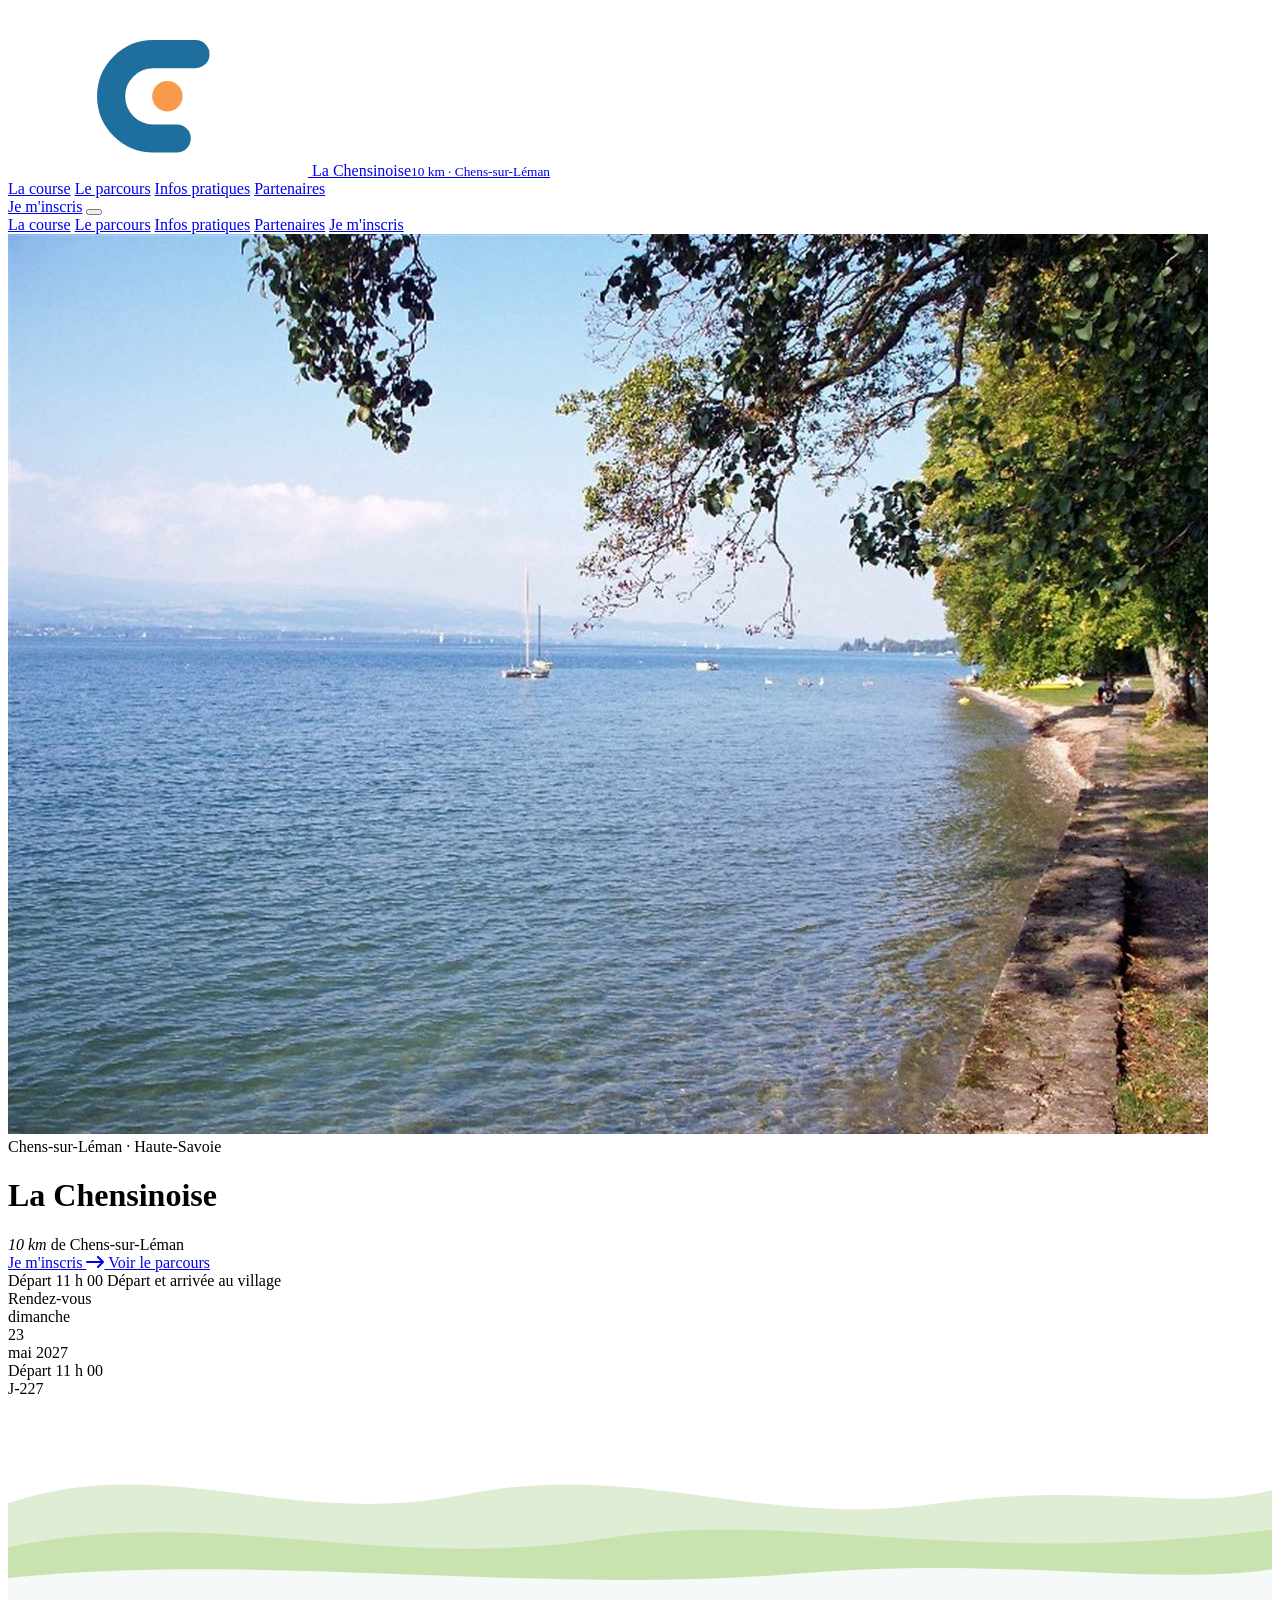
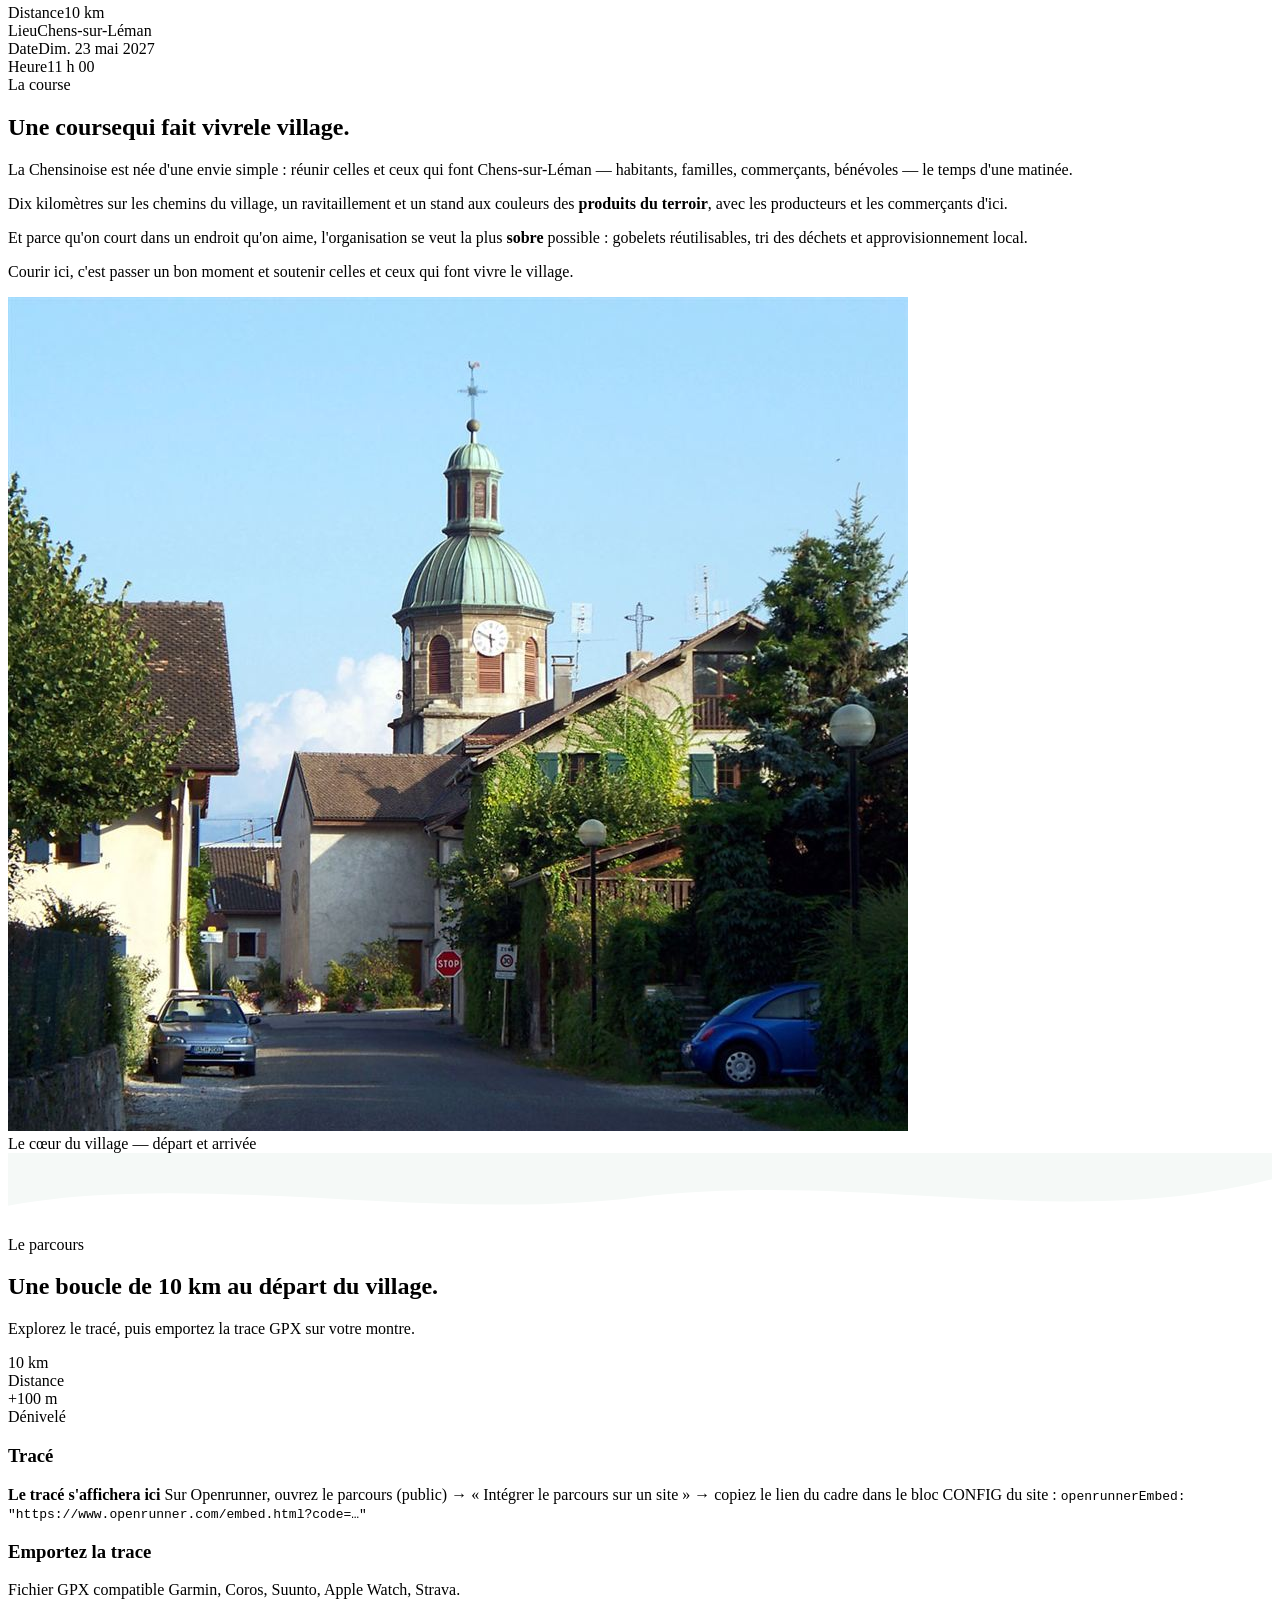
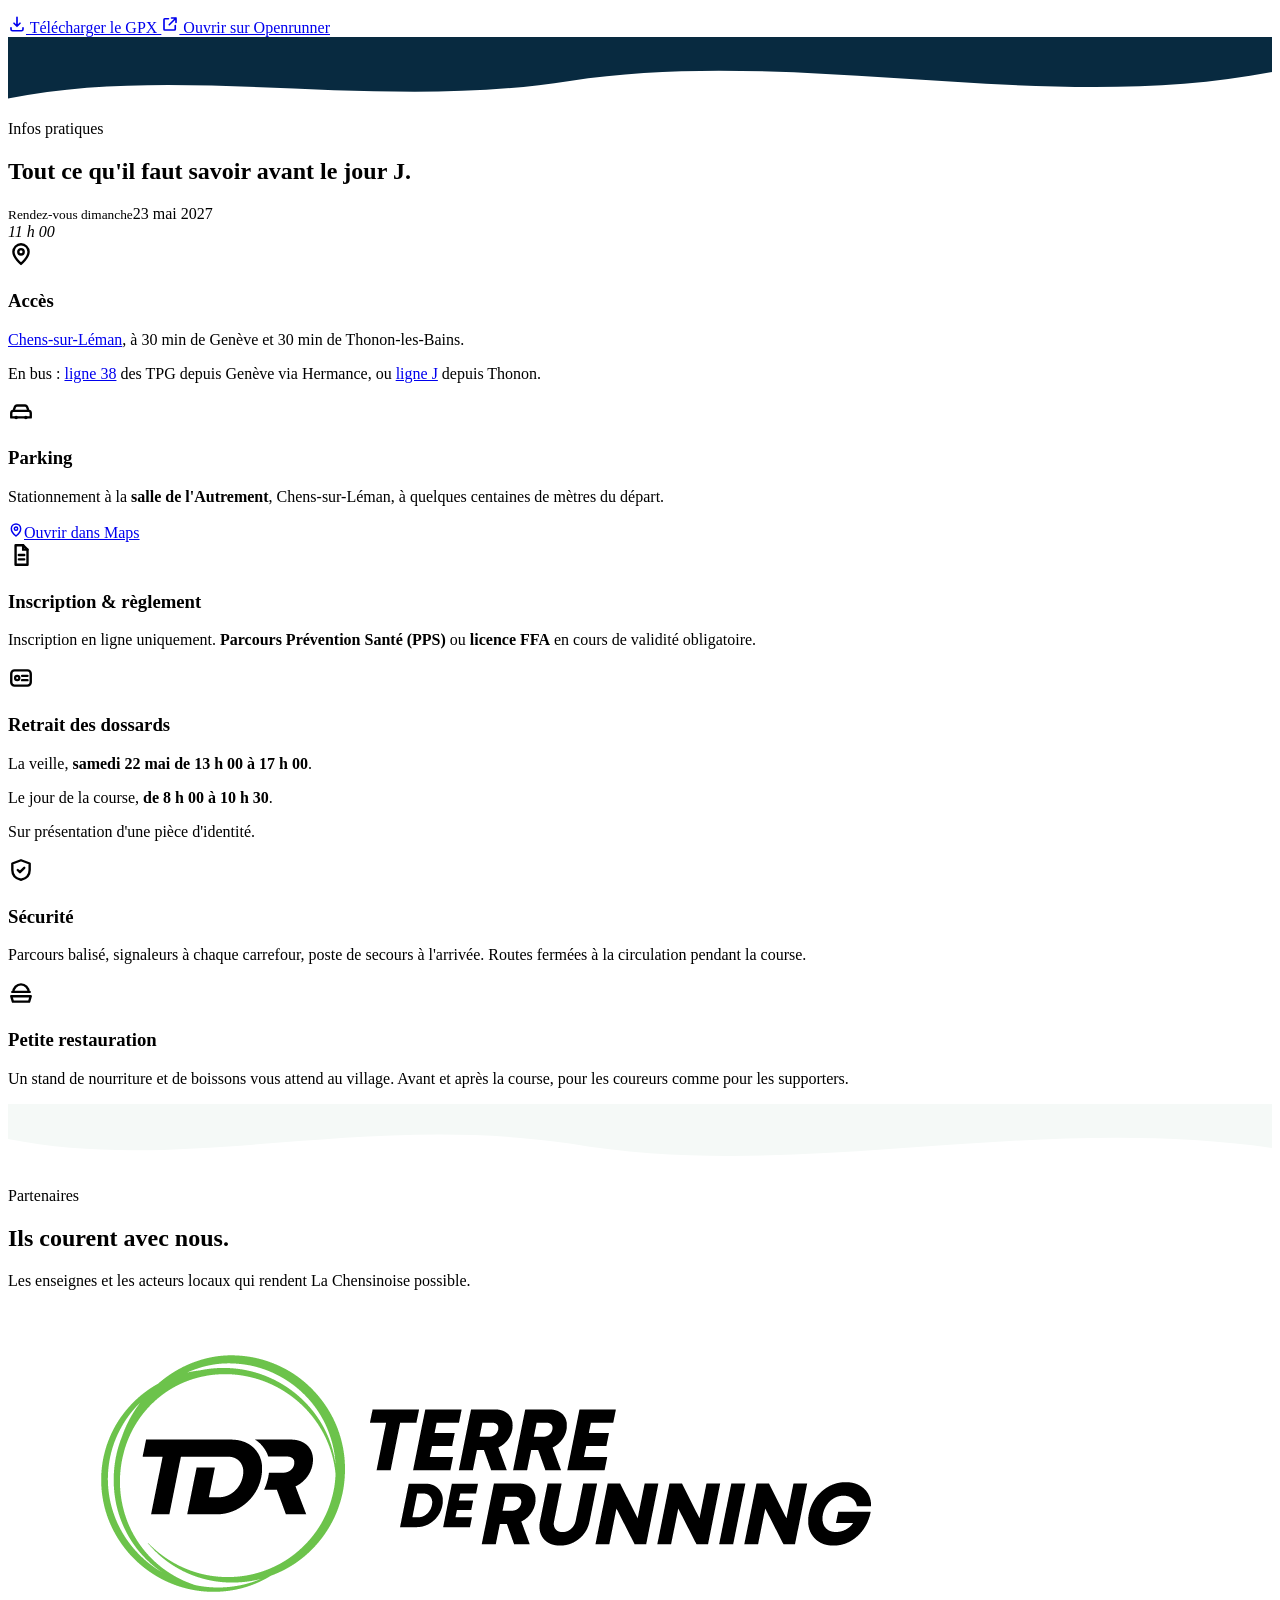
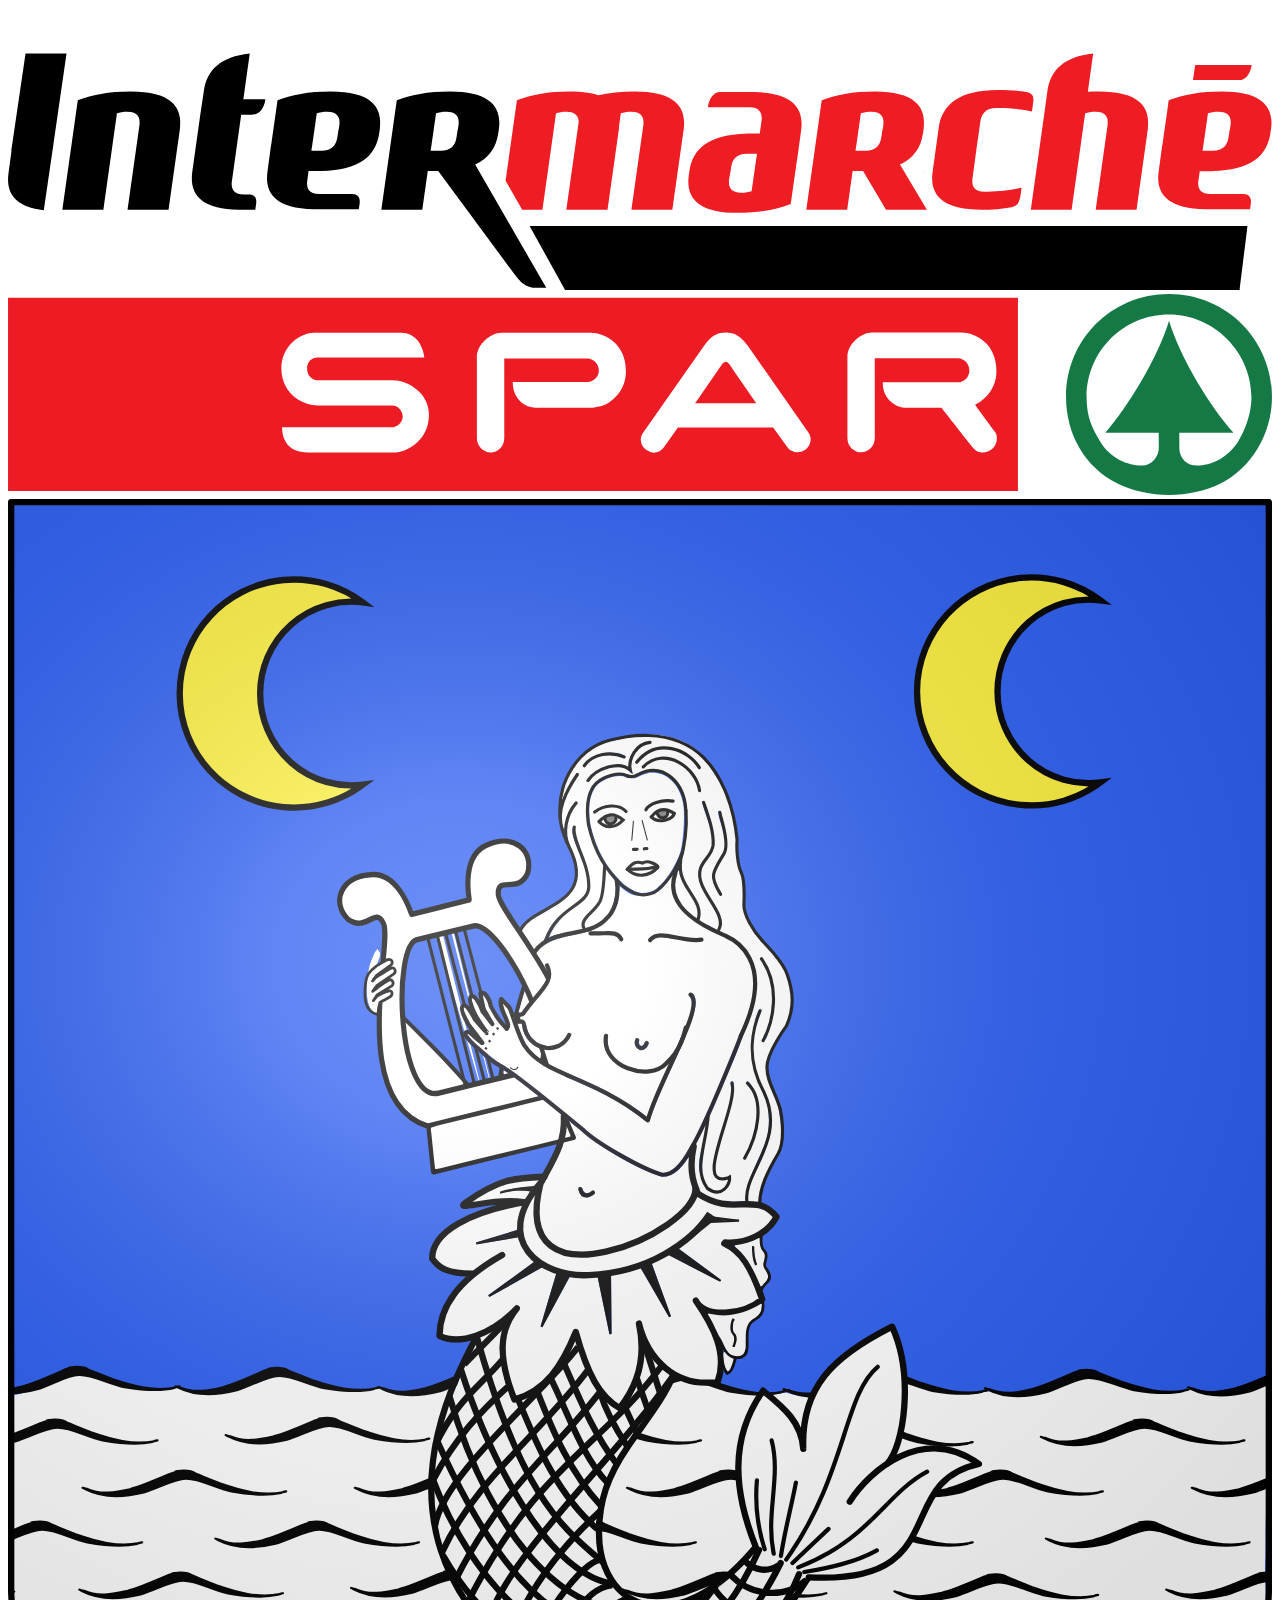
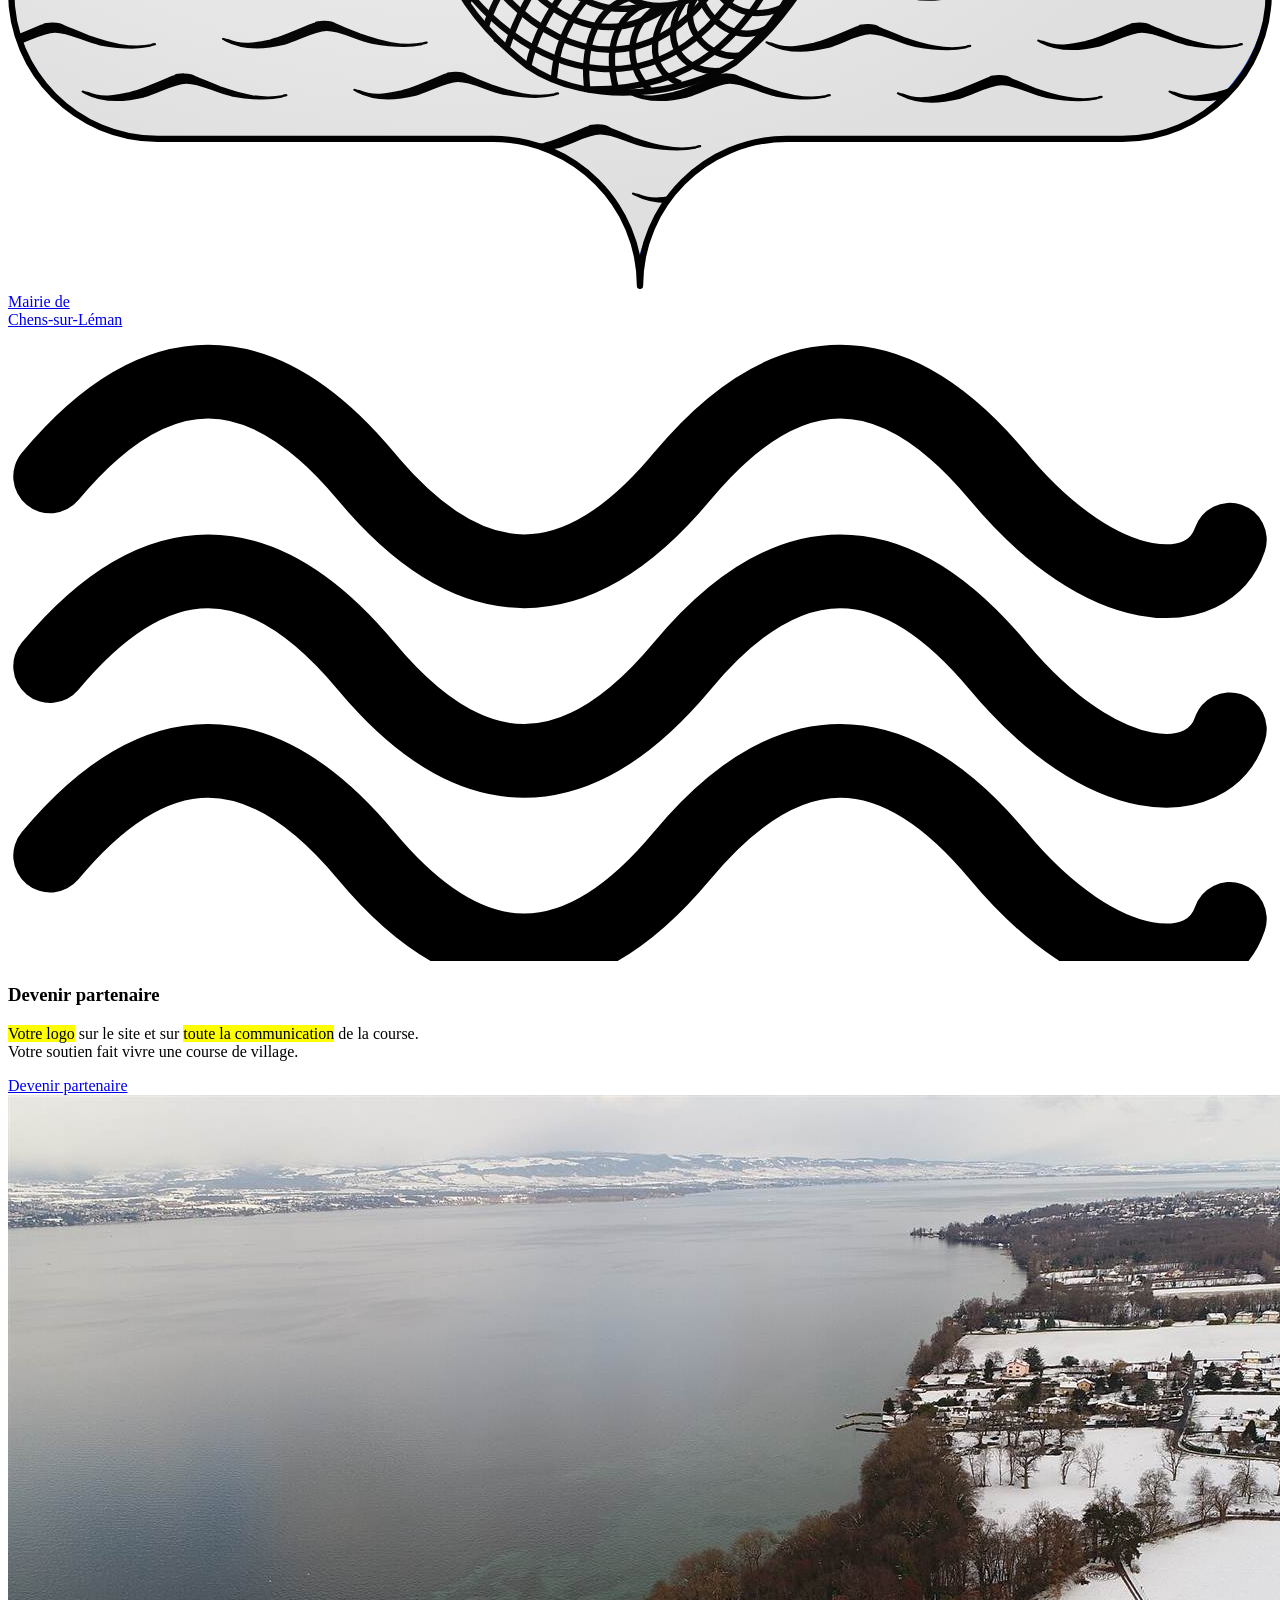
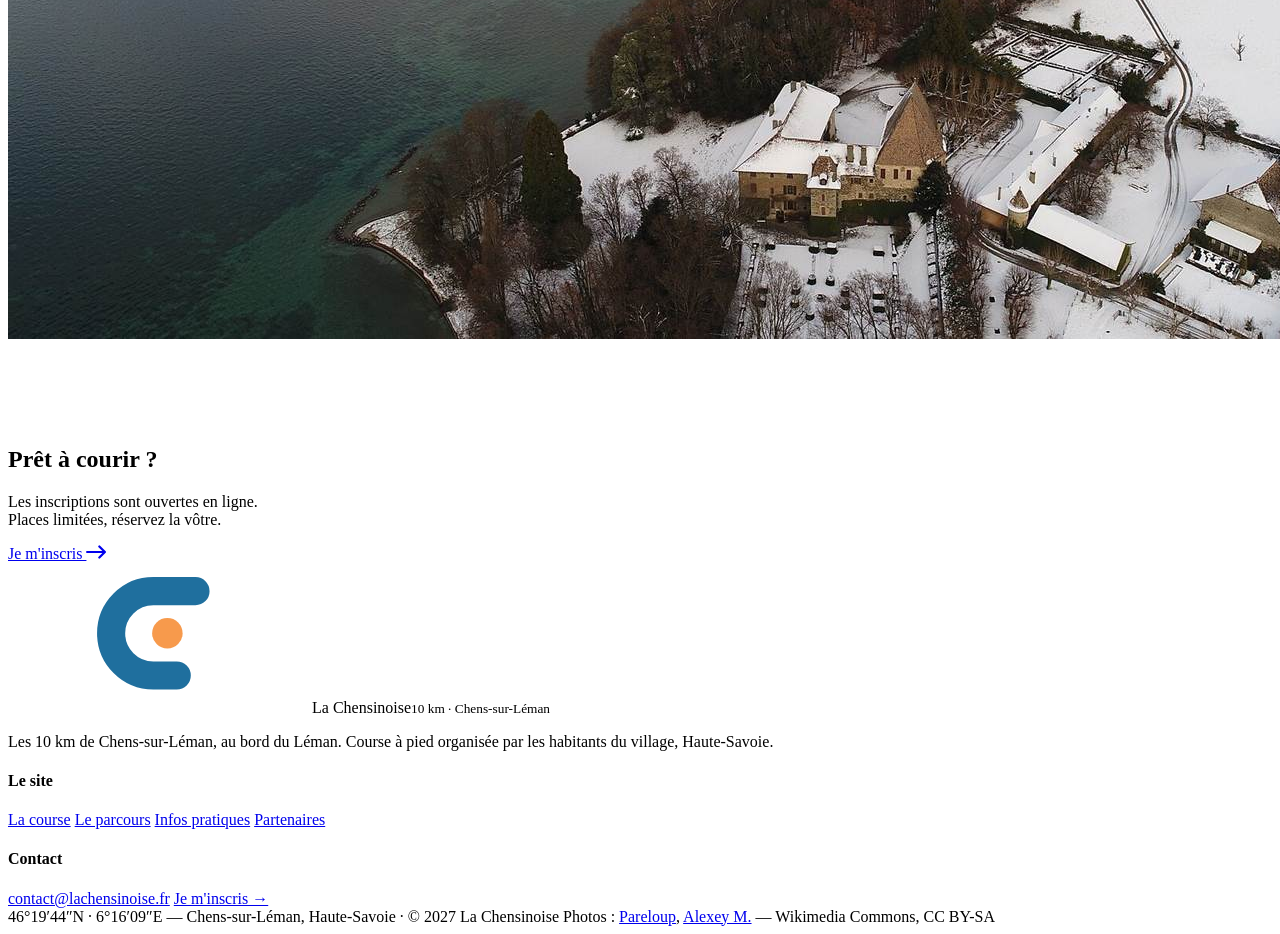
==== commit 3fc353d0: "Add files via upload" ====
--- a/index.html
+++ b/index.html
@@ -7,309 +7,11 @@
 <title>La Chensinoise</title>
 <meta name="description" content="La Chensinoise — 10 km de Chens-sur-Léman, Haute-Savoie. Rendez-vous le dimanche 23 mai 2027 à 11 h 00.">
 <link rel="icon" type="image/svg+xml" href="data:image/svg+xml,%3Csvg xmlns='http://www.w3.org/2000/svg' viewBox='0 0 64 64'%3E%3Cpath d='M48 12H30A18 18 0 0 0 30 48H40' fill='none' stroke='%231F6F9E' stroke-width='12' stroke-linecap='round'/%3E%3Ccircle cx='36' cy='30' r='6.5' fill='%23F79A4C'/%3E%3C/svg%3E">
-<link rel="preconnect" href="https://fonts.googleapis.com/">
-<link rel="preconnect" href="https://fonts.gstatic.com/" crossorigin>
-<link href="https://fonts.googleapis.com/css2?family=Gabarito:wght@500;700;800;900&family=Nunito:wght@400;600;700;800&display=swap" rel="stylesheet">
-<style>
-  :root{
-    --lac:#1F6F9E;
-    --lac-deep:#0E3D5A;
-    --lac-night:#082A40;
-    --ciel:#CFE7F2;
-    --ciel-2:#E6F2F8;
-    --ecume:#F5F9F7;
-    --white:#FFFFFF;
-    --ink:#10303F;
-    --ink-soft:#4E6B7B;
-    --line:#D9E6EC;
-    --soleil:#F79A4C;
-    --soleil-soft:#FFE1C4;
-    --herbe:#C8E3B0;
-    --herbe-deep:#6FA86E;
-    --display:'Gabarito','Nunito',system-ui,sans-serif;
-    --body:'Nunito','Segoe UI',system-ui,sans-serif;
-    --ease:cubic-bezier(.22,.8,.32,1);
-    --pad:clamp(20px,4vw,72px);
-  }
-  *{box-sizing:border-box;margin:0;padding:0;}
-  html{scroll-behavior:smooth;overflow-x:hidden;}   /* + body : empêche tout défilement horizontal sur téléphone */
-  html.reduced *{animation:none !important;transition:none !important;scroll-behavior:auto !important;}
-  body{font-family:var(--body);color:var(--ink);background:var(--ecume);line-height:1.55;overflow-x:hidden;-webkit-font-smoothing:antialiased;}
-  h1,h2,h3{font-family:var(--display);font-weight:800;line-height:1.02;letter-spacing:-0.015em;text-wrap:balance;}
-  a{color:inherit;text-decoration:none;}
-  svg{display:block;}
-  img{max-width:100%;display:block;}
-  .inner{max-width:1680px;margin:0 auto;padding:0 var(--pad);}
-  section{position:relative;}
-  :focus-visible{outline:3px solid var(--soleil);outline-offset:3px;border-radius:999px;}
-
-  .eyebrow{font-family:var(--display);font-weight:700;font-size:14px;letter-spacing:.14em;text-transform:uppercase;color:var(--lac);display:inline-flex;align-items:center;gap:10px;}
-  .eyebrow::before{content:"";width:22px;height:8px;border-radius:999px;background:var(--soleil);}
-  .eyebrow.on-dark{color:var(--ciel);}
-
-  .reveal{opacity:0;transform:translateY(22px);transition:opacity .8s var(--ease),transform .8s var(--ease);}
-  .reveal.is-in{opacity:1;transform:none;}
-
-  /* ---------- Boutons ---------- */
-  .btn{display:inline-flex;align-items:center;gap:10px;font-family:var(--display);font-weight:700;font-size:17px;padding:17px 30px;border-radius:999px;cursor:pointer;white-space:nowrap;transition:transform .3s var(--ease),background .25s,color .25s,box-shadow .3s;border:2px solid transparent;}
-  .btn:hover{transform:translateY(-2px);}
-  .btn-sun{background:var(--soleil);color:var(--lac-night);box-shadow:0 10px 30px -10px rgba(247,154,76,.7);}
-  .btn-sun:hover{background:#FFAA62;}
-  .btn-ghost{border-color:currentColor;background:transparent;}
-  .btn-ghost:hover{background:rgba(255,255,255,.12);}
-  .btn-white{background:#fff;color:var(--lac-deep);}
-  .btn-white:hover{background:var(--ciel-2);}
-  .btn svg{flex:none;}
-
-  /* ---------- Logo ---------- */
-  .logo-lockup{display:inline-flex;align-items:center;gap:12px;}
-  .logo-lockup svg{width:40px;height:40px;flex:none;}
-  .logo-lockup .wm{font-family:var(--display);font-weight:900;font-size:19px;letter-spacing:-.01em;line-height:1;}
-  .logo-lockup .wm small{display:block;font-family:var(--body);font-weight:800;font-size:9.5px;letter-spacing:.16em;text-transform:uppercase;opacity:.65;margin-top:4px;}
-
-  /* ---------- Bandeau de navigation ---------- */
-  .nav{position:fixed;top:14px;left:50%;transform:translateX(-50%);z-index:90;width:min(1680px,calc(100% - 28px));display:flex;align-items:center;justify-content:space-between;gap:20px;padding:10px 12px 10px 20px;border-radius:999px;background:rgba(255,255,255,.78);backdrop-filter:blur(16px);-webkit-backdrop-filter:blur(16px);box-shadow:0 10px 40px -18px rgba(14,61,90,.35),inset 0 0 0 1px rgba(255,255,255,.6);transition:top .35s var(--ease),box-shadow .35s;color:var(--lac-deep);}
-  .nav.scrolled{top:8px;box-shadow:0 14px 40px -14px rgba(14,61,90,.45),inset 0 0 0 1px rgba(255,255,255,.7);}
-  .nav-links{display:flex;gap:6px;}
-  .nav-links a{font-weight:700;font-size:15.5px;padding:10px 18px;border-radius:999px;color:var(--ink);transition:background .25s,color .25s;}
-  .nav-links a:hover,.nav-links a.active{background:var(--ciel-2);color:var(--lac-deep);}
-  .nav .btn{padding:13px 24px;font-size:15.5px;}
-  .nav-toggle{display:none;background:var(--lac-deep);border:none;cursor:pointer;width:44px;height:44px;border-radius:50%;flex:none;align-items:center;justify-content:center;flex-direction:column;gap:5px;}
-  .nav-toggle span{display:block;width:18px;height:2px;border-radius:2px;background:#fff;transition:transform .3s var(--ease),opacity .2s;}
-  .nav-toggle.open span:nth-child(1){transform:translateY(7px) rotate(45deg);}
-  .nav-toggle.open span:nth-child(2){opacity:0;transform:scaleX(0);}
-  .nav-toggle.open span:nth-child(3){transform:translateY(-7px) rotate(-45deg);}
-  @media (max-width:900px){
-    .nav{padding:8px 8px 8px 16px;}
-    .nav-links,.nav .btn{display:none;}
-    .nav-toggle{display:flex;}
-  }
-  .mobile-panel{position:fixed;inset:0;min-height:100vh;z-index:80;background:var(--lac-deep);color:#fff;display:flex;flex-direction:column;justify-content:flex-start;gap:8px;padding:110px 32px 40px;overflow-y:auto;transform:translateY(-102%);transition:transform .45s var(--ease);}
-  .mobile-panel.open{transform:none;}
-  .mobile-panel a{font-family:var(--display);font-size:32px;font-weight:800;padding:10px 0;}
-  .mobile-panel .btn{align-self:flex-start;margin-top:22px;font-size:18px;}
-
-  /* ---------- Hero ---------- */
-  .hero{position:relative;overflow:hidden;padding:150px 0 250px;color:#fff;background:var(--lac-night);min-height:min(92vh,980px);display:flex;align-items:center;}
-  @media (max-width:720px){.hero{padding:118px 0 200px;min-height:0;}}
-  .hero-photo{position:absolute;inset:0;z-index:0;overflow:hidden;}
-  .hero-photo img{width:100%;height:100%;object-fit:cover;object-position:center 45%;animation:kenburns 34s ease-in-out infinite alternate;transform-origin:60% 40%;}
-  @keyframes kenburns{from{transform:scale(1);}to{transform:scale(1.1) translate(-1.5%,1%);}}
-  .hero-tint{position:absolute;inset:0;z-index:1;background:linear-gradient(100deg,rgba(8,42,64,.94) 0%,rgba(14,61,90,.80) 42%,rgba(31,111,158,.42) 100%);}
-  .hero-tint::after{content:"";position:absolute;inset:0;background:linear-gradient(180deg,rgba(8,42,64,.35) 0%,rgba(8,42,64,0) 30%,rgba(8,42,64,0) 70%,rgba(8,42,64,.45) 100%);}
-  .hero-grain{position:absolute;inset:0;z-index:1;mix-blend-mode:soft-light;opacity:.5;background:radial-gradient(circle at 20% 30%,rgba(255,255,255,.25),transparent 40%),radial-gradient(circle at 80% 70%,rgba(207,231,242,.25),transparent 45%);}
-  .hero-inner{position:relative;z-index:3;width:100%;display:grid;grid-template-columns:1.2fr .8fr;grid-template-areas:"title date" "left date";gap:0 clamp(30px,5vw,80px);align-items:center;} .hero-title{grid-area:title;min-width:0;} .hero-left{grid-area:left;min-width:0;} .hero-inner .date-wrap{grid-area:date;align-self:center;}
-  @media (max-width:900px){.hero-inner{grid-template-columns:1fr;grid-template-areas:"title" "left" "date";gap:28px;}}
-  .hero .eyebrow{color:var(--ciel);white-space:nowrap;}
-  @media (max-width:480px){.hero .eyebrow{font-size:12px;letter-spacing:.11em;}}
-  .hero h1{font-size:clamp(40px,5.8vw,118px);font-weight:900;color:#fff;margin-top:22px;letter-spacing:-.035em;line-height:.95;white-space:nowrap;}
-  .hero h1 .o{color:var(--soleil);}
-  .hero-sub{font-family:var(--display);font-weight:800;font-size:clamp(19px,2.1vw,34px);color:var(--ciel);margin-top:14px;line-height:1;white-space:nowrap;display:flex;align-items:baseline;gap:.35em;} .hero-sub em{font-style:normal;font-weight:900;font-size:2.3em;letter-spacing:-.03em;color:var(--soleil);}
-  .hero-cta{margin-top:42px;display:flex;align-items:center;gap:16px;flex-wrap:wrap;}
-  .hero-note{margin-top:26px;display:flex;flex-wrap:wrap;gap:10px 22px;font-size:15px;color:rgba(255,255,255,.8);font-weight:700;}
-  .hero-note span{display:inline-flex;align-items:center;gap:8px;}
-  .hero-note i{width:8px;height:8px;border-radius:50%;background:var(--soleil);}
-
-  .date-wrap{position:relative;display:grid;place-items:center;}
-  .date-blob{position:relative;width:min(100%,470px);aspect-ratio:1;background:rgba(255,255,255,.92);color:var(--lac-deep);display:grid;place-content:center;text-align:center;border-radius:58% 42% 45% 55% / 50% 60% 40% 50%;animation:morph 12s ease-in-out infinite;box-shadow:0 50px 90px -40px rgba(0,0,0,.6);}
-  .date-blob .dow{font-family:var(--display);font-weight:700;font-size:15px;letter-spacing:.2em;text-transform:uppercase;color:var(--lac);}
-  .date-blob .day{font-family:var(--display);font-weight:900;font-size:clamp(140px,17vw,240px);line-height:.84;letter-spacing:-.04em;font-variant-numeric:tabular-nums;color:var(--lac-deep);}
-  .date-blob .my{font-family:var(--display);font-weight:800;font-size:clamp(28px,3vw,44px);letter-spacing:-.01em;margin-top:6px;}
-  .date-blob .hour{font-family:var(--display);font-weight:800;font-size:clamp(18px,1.8vw,24px);color:var(--lac);margin-top:4px;}
-  .date-blob .cd{margin-top:16px;display:inline-flex;justify-self:center;align-items:center;gap:8px;background:var(--soleil);color:var(--lac-night);border-radius:999px;padding:8px 18px;font-weight:800;font-size:15px;letter-spacing:.06em;}
-  .date-blob .cd i{width:8px;height:8px;border-radius:50%;background:var(--lac-night);display:inline-block;animation:pulse 1.6s ease-in-out infinite;}
-  .sun{position:absolute;width:min(46%,200px);aspect-ratio:1;border-radius:50%;background:var(--soleil);right:-4%;top:-6%;z-index:-1;animation:floaty 7s ease-in-out infinite;}
-  .leaf{position:absolute;width:130px;height:130px;border-radius:0 70% 0 70%;background:var(--herbe);left:-6%;bottom:2%;z-index:-1;transform:rotate(-20deg);animation:floaty 9s ease-in-out infinite reverse;opacity:.9;}
-  @keyframes morph{0%,100%{border-radius:58% 42% 45% 55% / 50% 60% 40% 50%;}33%{border-radius:45% 55% 60% 40% / 55% 45% 55% 45%;}66%{border-radius:52% 48% 40% 60% / 42% 55% 45% 58%;}}
-  @keyframes floaty{0%,100%{transform:translateY(0);}50%{transform:translateY(-14px);}}
-  @keyframes pulse{0%,100%{transform:scale(1);opacity:1;}50%{transform:scale(1.5);opacity:.6;}}
-
-  .hills{position:absolute;left:0;right:0;bottom:0;z-index:2;height:250px;}
-  .hills svg{width:100%;height:100%;}
-  /* Les coureurs courent sur le bord supérieur du bandeau blanc (= bas du hero). Ils sont enfoncés
-     de 8px sous cette ligne (le hero rogne ce qui dépasse) pour que les pieds restent en contact avec
-     la « route » malgré la phase aérienne du cycle de course. */
-  /* Les coureurs sont placés dans la section du bandeau blanc, DERRIÈRE le bloc (z-index) et sans
-     rognage : sur le bloc, leurs pieds passent derrière son bord supérieur (= la route) ; dans les
-     marges, rien ne les coupe, donc aucune ligne de démarcation n'apparaît. */
-  .runners{position:absolute;left:0;right:0;bottom:calc(100% - 8px);height:210px;z-index:0;pointer-events:none;overflow:hidden;}
-  /* ↑ pleine largeur : les coureurs n'entrent et ne sortent qu'aux bords de l'écran (jamais de coupure
-       visible au milieu de la page) ; overflow:hidden évite tout défilement horizontal sur téléphone. */
-  .runner{position:absolute;bottom:0;left:-140px;animation:travel var(--d) linear infinite;animation-delay:var(--delay);will-change:transform;pointer-events:auto;}
-  .runner svg{width:var(--w);height:auto;transform-origin:50% 100%;animation:bob var(--st) ease-in-out infinite alternate;}
-  /* Saut au survol : petite impulsion, envol, réception (les jambes continuent de courir) */
-  .runner.is-jumping svg{animation:jump .85s linear 1;}
-  @keyframes travel{from{transform:translateX(0);}to{transform:translateX(calc(100vw + 300px));}}
-  @keyframes bob{from{transform:translateY(0);}to{transform:translateY(-3px);}}
-  @keyframes jump{
-    0%{transform:translateY(0) scale(1,1);animation-timing-function:ease-in;}
-    12%{transform:translateY(0) scale(1.08,.88);animation-timing-function:cubic-bezier(.15,.75,.35,1);}
-    52%{transform:translateY(-62px) scale(.96,1.06);animation-timing-function:cubic-bezier(.65,0,.85,.4);}
-    86%{transform:translateY(0) scale(1.1,.9);animation-timing-function:ease-out;}
-    100%{transform:translateY(0) scale(1,1);}
-  }
-  html.reduced .runner{left:auto;animation:none;}
-  html.reduced .runner:nth-child(1){left:8%;} html.reduced .runner:nth-child(2){left:22%;} html.reduced .runner:nth-child(3){left:38%;} html.reduced .runner:nth-child(4){left:55%;} html.reduced .runner:nth-child(5){left:70%;} html.reduced .runner:nth-child(6){left:84%;} html.reduced .runner:nth-child(n+7){display:none;}
-  .photo-credit{position:absolute;right:16px;bottom:10px;z-index:4;font-size:11px;color:rgba(255,255,255,.55);}
-  .photo-credit a{text-decoration:underline;}
-
-  /* ---------- Essentiels ---------- */
-  .essentials{margin-top:0;position:relative;z-index:4;}
-  .essentials .inner{position:relative;z-index:1;}   /* le bloc blanc passe devant les coureurs */
-  .ess-row{background:#fff;border-radius:44px;padding:10px;display:grid;grid-template-columns:repeat(4,1fr);gap:6px;box-shadow:0 30px 60px -36px rgba(14,61,90,.45);}
-  @media (max-width:820px){.ess-row{grid-template-columns:1fr 1fr;}} @media (max-width:480px){.ess-row{grid-template-columns:1fr;}}
-  .ess-cell{padding:26px 34px;border-radius:36px;display:flex;flex-direction:column;gap:4px;transition:background .3s;}
-  .ess-cell:hover{background:var(--ciel-2);}
-  .ess-cell .k{font-size:12.5px;font-weight:800;letter-spacing:.12em;text-transform:uppercase;color:var(--lac);}
-  .ess-cell .v{font-family:var(--display);font-size:clamp(22px,1.7vw,28px);font-weight:800;color:var(--lac-deep);}
-  
-
-  /* ---------- La course ---------- */
-  .course{padding:150px 0 120px;overflow:hidden;}
-  @media (max-width:720px){.course{padding:100px 0 80px;}}
-  .course-grid{display:grid;grid-template-columns:1.1fr .9fr;gap:clamp(40px,5vw,90px);align-items:center;}
-  @media (max-width:900px){.course-grid{grid-template-columns:1fr;gap:40px;}}
-  .course h2{font-size:clamp(42px,5.8vw,92px);color:var(--lac-deep);margin-top:18px;}
-  .course h2 span{display:block;}
-  .course h2 .lac{color:var(--lac);}
-  .course h2 .vert{color:var(--herbe-deep);}
-  .course p{margin-top:26px;color:var(--ink-soft);font-size:clamp(17px,1.25vw,20px);max-width:48ch;}
-  .village{position:relative;width:100%;max-width:620px;aspect-ratio:1/1.05;justify-self:center;}
-  .village-frame{position:absolute;inset:0;overflow:hidden;border-radius:58% 42% 45% 55% / 50% 60% 40% 50%;animation:morph 14s ease-in-out infinite;box-shadow:0 50px 90px -40px rgba(14,61,90,.5);background:var(--lac);}
-  .village-frame::after{content:"";position:absolute;inset:0;background:linear-gradient(160deg,rgba(31,111,158,.35) 0%,rgba(31,111,158,0) 45%,rgba(247,154,76,.18) 100%);mix-blend-mode:multiply;}
-  .village-frame img{width:100%;height:100%;object-fit:cover;object-position:55% 40%;animation:kenburns 30s ease-in-out infinite alternate;transform-origin:50% 35%;}
-  .village-bg{position:absolute;inset:6% -8% -6% 8%;background:var(--ciel);border-radius:45% 55% 60% 40% / 55% 45% 55% 45%;animation:morph 18s ease-in-out infinite reverse;z-index:-1;}
-  .village-dot{position:absolute;width:26%;aspect-ratio:1;border-radius:50%;background:var(--soleil);left:-6%;top:-4%;z-index:-1;animation:floaty 8s ease-in-out infinite;}
-  .village-cap{position:absolute;left:6%;bottom:-6px;background:#fff;color:var(--lac-deep);border-radius:999px;padding:12px 20px;font-family:var(--display);font-weight:800;font-size:15px;display:inline-flex;align-items:center;gap:10px;box-shadow:0 20px 40px -24px rgba(14,61,90,.5);}
-  .village-cap i{width:10px;height:10px;border-radius:50%;background:var(--soleil);}
-  @media (max-width:900px){.village-dot{left:-1%;} .village-bg{inset:6% -3% -6% 3%;}}   /* en une colonne, rien ne dépasse du bord de l'écran */
-
-  /* ---------- Séparateurs organiques ---------- */
-  .wave-top{position:absolute;left:0;right:0;top:-1px;height:90px;pointer-events:none;z-index:2;}
-  .wave-top svg{width:100%;height:100%;}
-
-  /* ---------- Parcours ---------- */
-  .parcours{background:var(--lac-night);color:#fff;padding:170px 0 140px;overflow:hidden;}
-  @media (max-width:720px){.parcours{padding:140px 0 90px;}}
-  .parc-head{display:grid;grid-template-columns:1fr auto;gap:40px;align-items:end;}
-  @media (max-width:900px){.parc-head{grid-template-columns:1fr;}}
-  .parc-head h2{font-size:clamp(40px,5.4vw,84px);color:#fff;margin-top:18px;}
-  .parc-head p{color:rgba(255,255,255,.7);margin-top:18px;font-size:17px;max-width:52ch;}
-  .parc-stats{display:flex;gap:10px;flex-wrap:wrap;}
-  .side-stat{background:rgba(255,255,255,.06);border-radius:30px;padding:20px 26px;min-width:150px;}
-  .side-stat .n{font-family:var(--display);font-weight:900;font-size:38px;color:var(--ciel);line-height:1;font-variant-numeric:tabular-nums;}
-  .side-stat .l{font-size:12px;font-weight:800;letter-spacing:.1em;text-transform:uppercase;color:rgba(255,255,255,.55);margin-top:6px;}
-  .parc-grid{display:grid;grid-template-columns:1fr;gap:24px;margin-top:56px;}
-  .map-card{background:rgba(255,255,255,.05);border:1px solid rgba(255,255,255,.12);border-radius:44px;padding:28px;position:relative;display:flex;flex-direction:column;}
-  .map-card h3{font-size:22px;color:#fff;margin-bottom:14px;display:flex;align-items:center;gap:10px;}
-  .map-card h3 i{width:10px;height:10px;border-radius:50%;background:var(--soleil);}
-  .or-frame{position:relative;flex:1;min-height:min(70vh,640px);border-radius:30px;overflow:hidden;background:var(--lac-deep);}
-  .or-frame iframe{position:absolute;inset:0;width:100%;height:100%;border:0;}
-  .or-placeholder{position:absolute;inset:0;display:grid;place-content:center;text-align:center;gap:14px;padding:40px;color:rgba(255,255,255,.75);background:radial-gradient(circle at 30% 30%,rgba(31,111,158,.6),transparent 55%),radial-gradient(circle at 75% 70%,rgba(247,154,76,.25),transparent 50%),var(--lac-deep);}
-  .or-placeholder strong{font-family:var(--display);font-size:22px;color:#fff;}
-  .or-placeholder code{font-family:ui-monospace,Consolas,monospace;font-size:12.5px;background:rgba(0,0,0,.25);padding:6px 10px;border-radius:10px;display:inline-block;}
-  .dl-row{margin-top:24px;display:grid;grid-template-columns:1fr auto auto;gap:14px;align-items:center;background:var(--lac);border-radius:36px;padding:22px 26px 22px 32px;}
-  @media (max-width:900px){.dl-row{grid-template-columns:1fr;}}
-  .dl-row h3{font-size:22px;color:#fff;}
-  .dl-row p{font-size:14.5px;color:rgba(255,255,255,.75);margin-top:4px;}
-
-  /* ---------- Infos pratiques ---------- */
-  .infos{padding:170px 0 130px;background:var(--ecume);}
-  @media (max-width:720px){.infos{padding:140px 0 90px;}}
-  .infos-head{display:grid;grid-template-columns:1fr auto;gap:40px;align-items:end;}
-  @media (max-width:900px){.infos-head{grid-template-columns:1fr;}}
-  .infos-head h2{font-size:clamp(40px,5.4vw,84px);color:var(--lac-deep);margin-top:18px;}
-  .big-date{font-family:var(--display);font-weight:900;color:var(--lac);font-size:clamp(46px,6.5vw,110px);line-height:.92;letter-spacing:-.03em;text-align:right;}
-  .big-date small{display:block;font-size:14px;font-weight:800;letter-spacing:.18em;text-transform:uppercase;color:var(--ink-soft);margin-bottom:10px;}
-  .big-date em{font-style:normal;color:var(--soleil);}
-  @media (max-width:900px){.big-date{text-align:left;}}
-  .info-grid{margin-top:56px;display:grid;grid-template-columns:1fr 1fr;grid-auto-rows:1fr;gap:16px;}
-  
-  @media (max-width:720px){.info-grid{grid-template-columns:1fr;}}
-  .info{display:flex;gap:20px;align-items:flex-start;background:#fff;border-radius:36px;padding:30px 32px;transition:transform .35s var(--ease),box-shadow .35s;}
-  .info:hover{transform:translateY(-3px);box-shadow:0 30px 50px -36px rgba(14,61,90,.45);}
-  .info .ic{flex:none;width:60px;height:60px;display:grid;place-items:center;color:var(--lac-deep);background:var(--ciel);border-radius:60% 40% 55% 45% / 50% 60% 40% 50%;}
-  .info:nth-child(3n+2) .ic{background:var(--soleil-soft);color:#B25E15;}
-  .info:nth-child(3n+3) .ic{background:var(--herbe);color:#3F6F3E;}
-  .info h3{font-size:21px;color:var(--lac-deep);}
-  .info p{color:var(--ink-soft);font-size:15.5px;margin-top:6px;max-width:60ch;}
-  .info p b{color:var(--lac-deep);font-weight:800;}
-  .info p + p{margin-top:8px;}
-  .place{font-weight:800;color:var(--lac-deep);border-bottom:2px solid var(--soleil);transition:color .2s;}
-  .place:hover{color:var(--lac);}
-  .maps-link{display:inline-flex;align-items:center;gap:7px;margin-top:14px;padding:9px 16px;border-radius:999px;background:var(--lac-deep);color:#fff;font-family:var(--display);font-weight:700;font-size:14px;transition:background .25s,transform .3s var(--ease);}
-  .maps-link:hover{background:var(--lac);transform:translateY(-1px);}
-
-  /* ---------- Partenaires ---------- */
-  .partners{padding:170px 0 130px;background:#fff;overflow:hidden;}
-  @media (max-width:720px){.partners{padding:140px 0 90px;}}
-  .partners-head{text-align:center;max-width:720px;margin:0 auto;}
-  .partners-head h2{font-size:clamp(40px,5.4vw,84px);color:var(--lac-deep);margin-top:18px;}
-  .partners-head p{color:var(--ink-soft);margin-top:16px;font-size:17px;}
-  .main-logos{margin-top:56px;display:grid;grid-template-columns:repeat(4,1fr);gap:20px;}
-  @media (max-width:1000px){.main-logos{grid-template-columns:1fr 1fr;}}
-  @media (max-width:560px){.main-logos{grid-template-columns:1fr;}}
-  .main-logo{background:var(--ecume);border-radius:40px;height:200px;display:grid;place-items:center;padding:36px 40px;transition:transform .35s var(--ease),box-shadow .35s;}
-  .main-logo:hover{transform:translateY(-4px);box-shadow:0 30px 50px -36px rgba(14,61,90,.45);}
-  .main-logo img{max-height:100%;width:auto;max-width:100%;object-fit:contain;}
-  .main-logo.tdr img{max-height:150px;}
-  .main-logo.mairie{grid-template-columns:auto 1fr;gap:18px;place-items:center start;}
-  .main-logo.mairie img{height:110px;}
-  .main-logo.mairie span{font-family:var(--display);font-weight:800;font-size:clamp(18px,1.4vw,22px);line-height:1.1;color:var(--lac-deep);}
-  .logo.mairie img{height:52px;}
-  .logo.mairie span{font-size:18px;line-height:1.05;}
-  .marquee{margin:60px auto 0;max-width:1680px;overflow:hidden;position:relative;-webkit-mask-image:linear-gradient(90deg,transparent,#000 8%,#000 92%,transparent);mask-image:linear-gradient(90deg,transparent,#000 8%,#000 92%,transparent);}
-  .marquee + .marquee{margin-top:14px;}
-  /* La piste contient 6 groupes identiques (assez pour couvrir n'importe quel écran) et recule
-     d'exactement un groupe (largeur des logos + espacements) : le raccord est invisible. */
-  .track{display:flex;width:max-content;animation:scroll var(--dur,40s) linear infinite;}
-  .track-group{display:flex;flex:none;align-items:center;gap:14px;padding-right:14px;}
-  .marquee.rev .track{animation-direction:reverse;}
-  .marquee:hover .track{animation-play-state:paused;}
-  @keyframes scroll{from{transform:translateX(0);}to{transform:translateX(calc(-100% / 6));}}
-  .logo{flex:none;display:inline-flex;align-items:center;gap:12px;height:84px;padding:0 34px;border-radius:999px;background:var(--ecume);font-family:var(--display);font-weight:800;font-size:22px;letter-spacing:-.01em;color:var(--lac-deep);border:1px solid var(--line);}
-  .logo.img{background:#fff;padding:0 30px;}
-  .logo img{height:46px;width:auto;}
-  .logo.tdr img{height:70px;}
-  .logo i{width:12px;height:12px;border-radius:50%;background:var(--soleil);}
-  .partner-cta{margin-top:60px;background:radial-gradient(circle at 100% 0%,rgba(247,154,76,.30),transparent 42%),var(--lac-deep);color:#fff;border-radius:44px;padding:clamp(32px,4vw,56px);display:grid;grid-template-columns:1fr auto;gap:32px;align-items:center;position:relative;overflow:hidden;box-shadow:0 40px 70px -40px rgba(14,61,90,.6);}
-  .partner-cta mark{background:linear-gradient(180deg,transparent 62%,rgba(247,154,76,.42) 62%);color:var(--soleil);padding:0 .08em;border-radius:4px;}
-  .partner-cta > div,.partner-cta .btn{position:relative;z-index:1;}
-  .partner-cta .waves{position:absolute;right:-30px;bottom:-30px;width:340px;height:170px;color:var(--ciel);opacity:.28;}
-  @media (max-width:900px){.partner-cta{grid-template-columns:1fr;}}
-  .partner-cta h3{font-size:clamp(32px,3.4vw,56px);color:var(--soleil);margin:0;}
-  .partner-cta p{color:#fff;font-family:var(--display);font-weight:700;font-size:clamp(22px,2.2vw,34px);line-height:1.25;margin-top:16px;text-wrap:balance;}
-  .partner-cta .btn{font-size:19px;padding:20px 34px;}
-
-  /* ---------- Bande finale ---------- */
-  .final{position:relative;color:#fff;padding:190px 0 170px;overflow:hidden;background:var(--lac);}
-  @media (max-width:720px){.final{padding:150px 0 110px;}}
-  .final-photo{position:absolute;inset:0;z-index:0;}
-  .final-photo img{width:100%;height:100%;object-fit:cover;animation:kenburns 40s ease-in-out infinite alternate-reverse;}
-  .final-tint{position:absolute;inset:0;z-index:1;background:linear-gradient(90deg,rgba(31,111,158,.95) 0%,rgba(31,111,158,.85) 50%,rgba(14,61,90,.6) 100%);mix-blend-mode:normal;}
-  .final .inner{position:relative;z-index:3;display:flex;flex-direction:column;align-items:center;text-align:center;}
-  .final h2{font-size:clamp(56px,9.5vw,170px);color:#fff;letter-spacing:-.05em;line-height:.95;}
-  .final p{font-family:var(--display);font-weight:700;color:rgba(255,255,255,.88);margin-top:22px;font-size:clamp(18px,1.7vw,27px);line-height:1.3;}
-  .final .btn{margin-top:40px;font-size:21px;padding:22px 42px;}
-  .course .inner,.parcours .inner,.infos .inner,.partners .inner,.partners .marquee{position:relative;z-index:2;}
-
-  /* ---------- Pied de page ---------- */
-  footer{background:var(--lac-night);color:rgba(255,255,255,.75);padding:70px 0 34px;}
-  .foot-top{display:grid;grid-template-columns:1.4fr 1fr 1fr;gap:40px;padding-bottom:40px;border-bottom:1px solid rgba(255,255,255,.12);}
-  @media (max-width:760px){.foot-top{grid-template-columns:1fr;gap:30px;}}
-  .foot-brand .logo-lockup{color:#fff;}
-  .foot-brand .logo-lockup svg{width:56px;height:56px;}
-  .foot-brand .logo-lockup .wm{font-size:26px;}
-  .foot-brand p{font-size:14.5px;color:rgba(255,255,255,.55);margin-top:16px;max-width:36ch;}
-  footer h4{font-family:var(--display);font-size:13px;letter-spacing:.14em;text-transform:uppercase;color:var(--ciel);margin-bottom:14px;}
-  .foot-links{display:flex;flex-direction:column;gap:10px;}
-  .foot-links a{font-size:15.5px;font-weight:600;}
-  .foot-links a:hover{color:#fff;}
-  .foot-bottom{display:flex;justify-content:space-between;flex-wrap:wrap;gap:12px;padding-top:26px;font-size:12.5px;color:rgba(255,255,255,.4);letter-spacing:.03em;}
-  .foot-bottom a{text-decoration:underline;}
-</style>
-
-</head><body><svg width="0" height="0" style="position:absolute" aria-hidden="true">
+<link rel="stylesheet" href="styles.css">
+<link rel="preload" href="fonts/gabarito-900.woff2" as="font" type="font/woff2" crossorigin>
+<link rel="preload" href="fonts/nunito-700.woff2" as="font" type="font/woff2" crossorigin>
+</head>
+<body><svg width="0" height="0" class="svg-defs" aria-hidden="true">
   <defs>
     <symbol id="logoMark" viewBox="0 0 64 64">
       <path d="M48 12 H30 A18 18 0 0 0 30 48 H40" fill="none" stroke="#1F6F9E" stroke-width="12" stroke-linecap="round"></path>
@@ -358,7 +60,7 @@
         <a href="https://www.njuko.com/en/" data-cta class="btn btn-sun" target="_blank" rel="noopener">Je m'inscris
           <svg width="18" height="12" viewBox="0 0 18 12" fill="none"><path d="M1 6h15M12 1l5 5-5 5" stroke="currentColor" stroke-width="2" stroke-linecap="round" stroke-linejoin="round"></path></svg>
         </a>
-        <a href="#parcours" class="btn btn-ghost" style="color:#fff;">Voir le parcours</a>
+        <a href="#parcours" class="btn btn-ghost on-dark">Voir le parcours</a>
       </div>
       <div class="hero-note">
         <span><i></i>Départ 11&nbsp;h&nbsp;00</span>
@@ -370,7 +72,8 @@
       <div class="sun"></div>
       <div class="leaf"></div>
       <div class="date-blob" id="dateBlob">
-        <div class="dow">Rendez-vous dimanche</div>
+        <div class="dow">Rendez-vous</div>
+        <div class="dim">dimanche</div>
         <div class="day">23</div>
         <div class="my">mai 2027</div>
         <div class="hour">Départ 11&nbsp;h&nbsp;00</div>
@@ -403,8 +106,11 @@
   <div class="inner course-grid">
     <div class="reveal">
       <span class="eyebrow">La course</span>
-      <h2><span>Un village,</span><span class="lac">un lac,</span><span class="vert">dix kilomètres.</span></h2>
-      <p>Une course créée par les habitants, pour les habitants de Chens-sur-Léman.</p>
+      <h2><span>Une course</span><span class="lac">qui fait vivre</span><span class="vert">le village.</span></h2>
+      <p>La Chensinoise est née d'une envie simple : réunir celles et ceux qui font Chens-sur-Léman — habitants, familles, commerçants, bénévoles — le temps d'une matinée.</p>
+      <p>Dix kilomètres sur les chemins du village, un ravitaillement et un stand aux couleurs des <b>produits du terroir</b>, avec les producteurs et les commerçants d'ici.</p>
+      <p>Et parce qu'on court dans un endroit qu'on aime, l'organisation se veut la plus <b>sobre</b> possible : gobelets réutilisables, tri des déchets et approvisionnement local.</p>
+      <p>Courir ici, c'est passer un bon moment et soutenir celles et ceux qui font vivre le village.</p>
     </div>
 
     <div class="village reveal">
@@ -424,7 +130,7 @@
     <div class="parc-head reveal">
       <div>
         <span class="eyebrow on-dark">Le parcours</span>
-        <h2>Une boucle de 10 km, du village au lac.</h2>
+        <h2>Une boucle de 10 km au départ du village.</h2>
         <p>Explorez le tracé, puis emportez la trace GPX sur votre montre.</p>
       </div>
       <div class="parc-stats">
@@ -455,7 +161,7 @@
         <svg width="18" height="18" viewBox="0 0 24 24" fill="none"><path d="M12 3v12m0 0l-4-4m4 4l4-4M4 17v2a2 2 0 002 2h12a2 2 0 002-2v-2" stroke="currentColor" stroke-width="2.2" stroke-linecap="round" stroke-linejoin="round"></path></svg>
         Télécharger le GPX
       </a>
-      <a href="https://www.openrunner.com/route-details/25395988" data-openrunner class="btn btn-ghost" style="color:#fff;" target="_blank" rel="noopener">
+      <a href="https://www.openrunner.com/route-details/25395988" data-openrunner class="btn btn-ghost on-dark" target="_blank" rel="noopener">
         <svg width="18" height="18" viewBox="0 0 24 24" fill="none"><path d="M14 4h6v6M20 4l-9 9M19 14v5a1 1 0 01-1 1H5a1 1 0 01-1-1V6a1 1 0 011-1h5" stroke="currentColor" stroke-width="2.2" stroke-linecap="round" stroke-linejoin="round"></path></svg>
         Ouvrir sur Openrunner
       </a>
@@ -546,7 +252,7 @@
 <section class="final">
   <div class="final-photo" aria-hidden="true"><img src="[data-uri]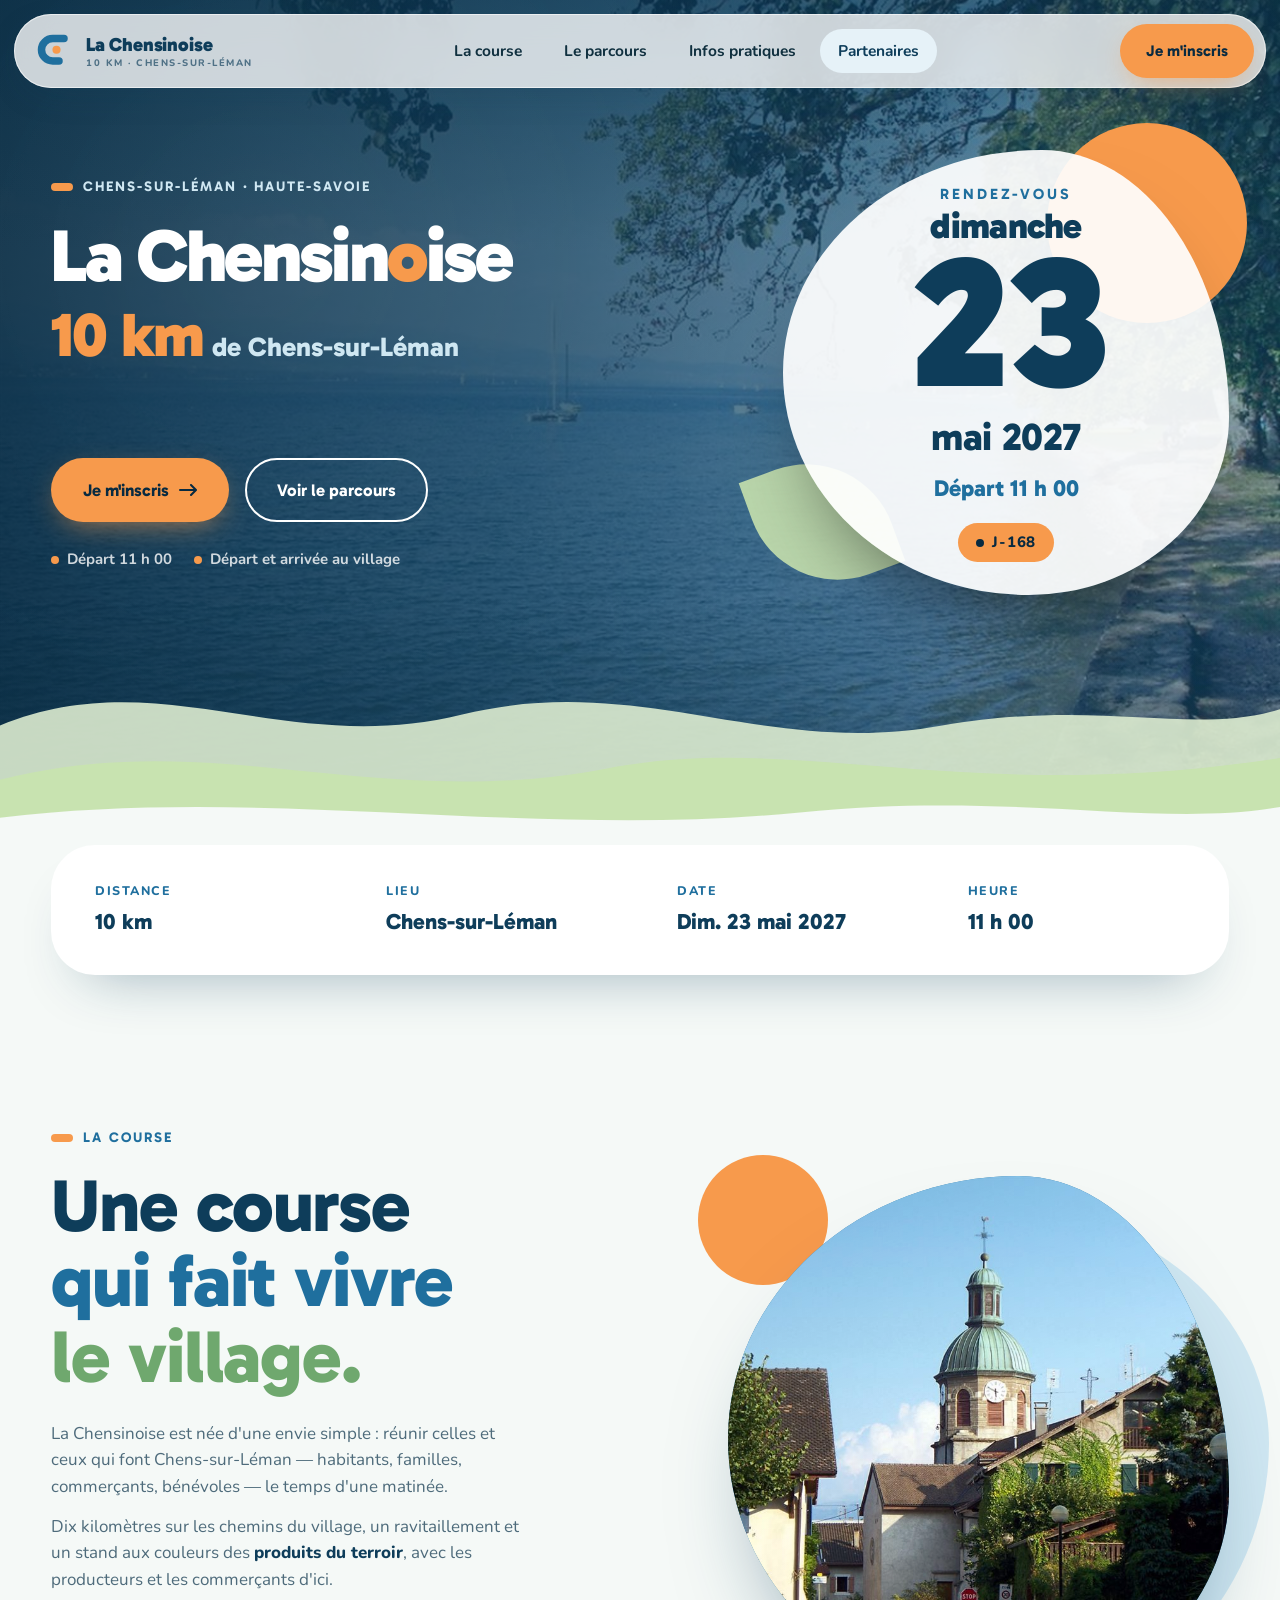
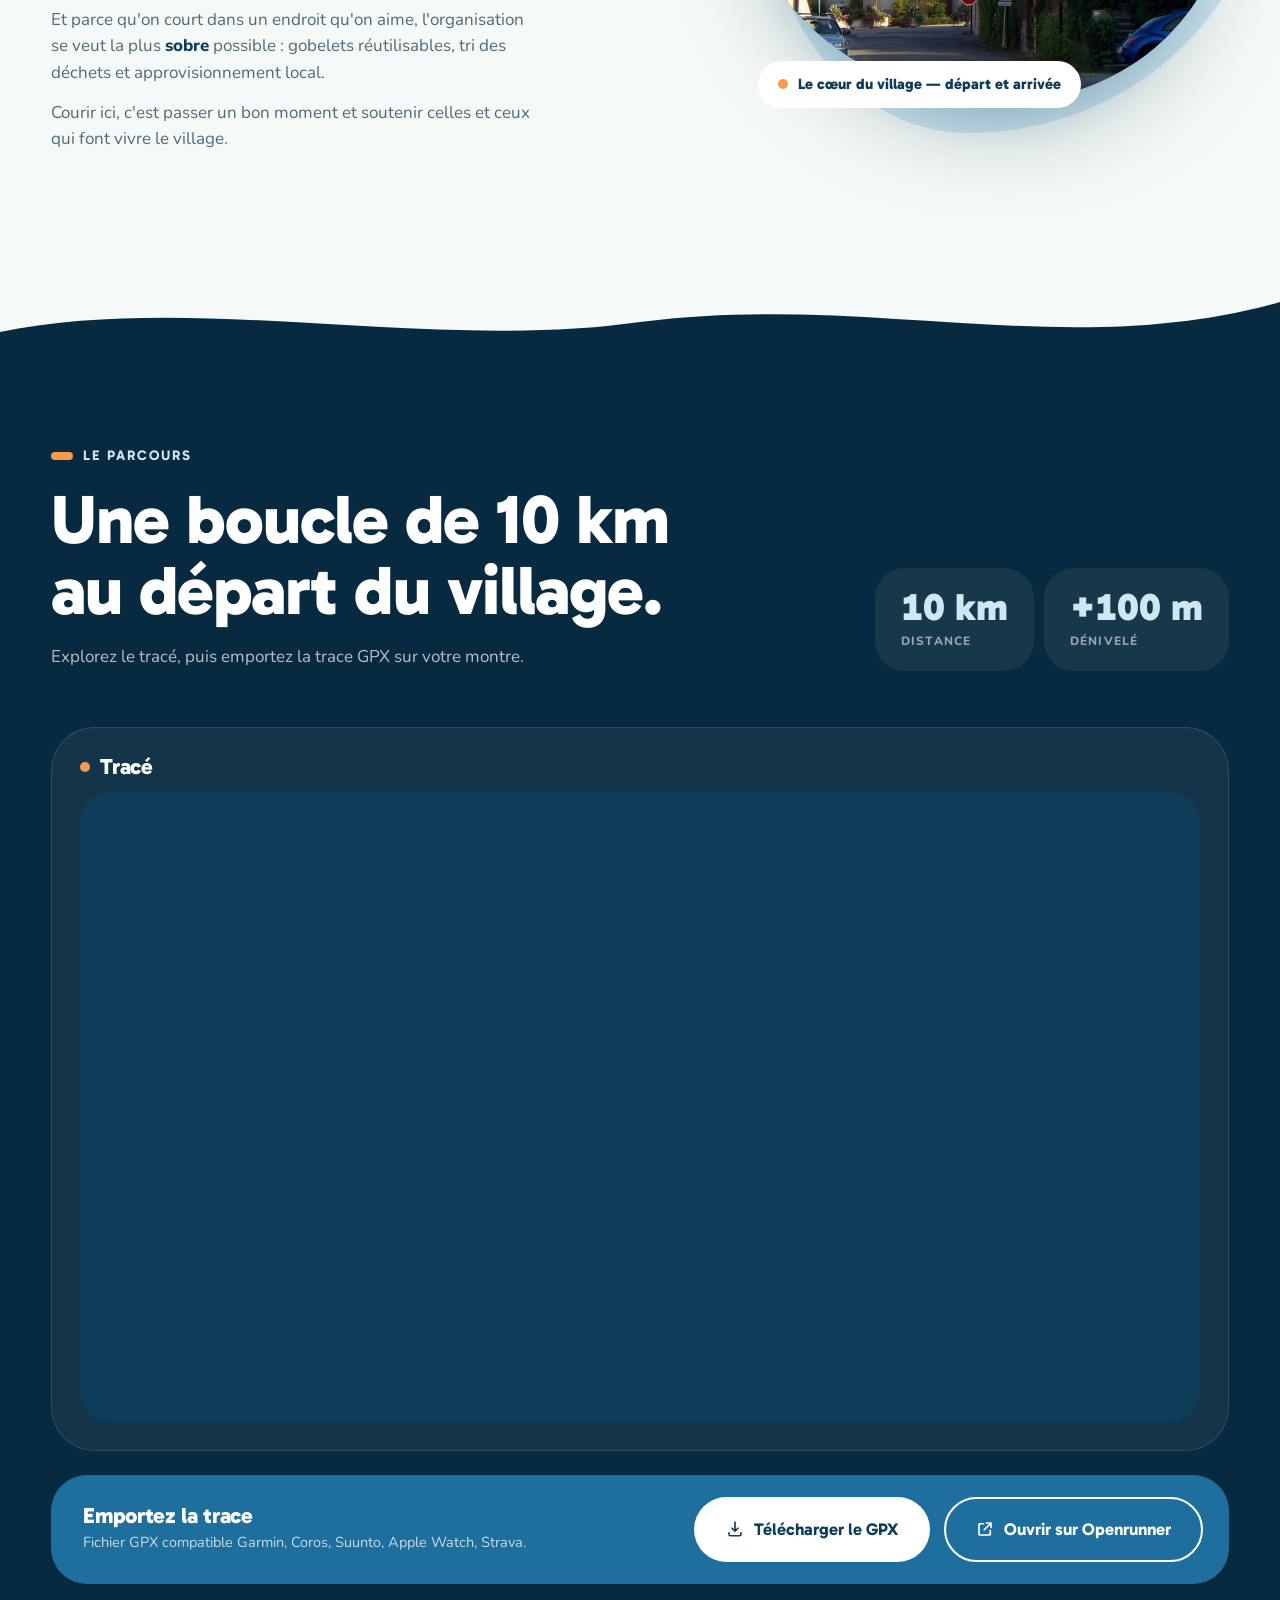
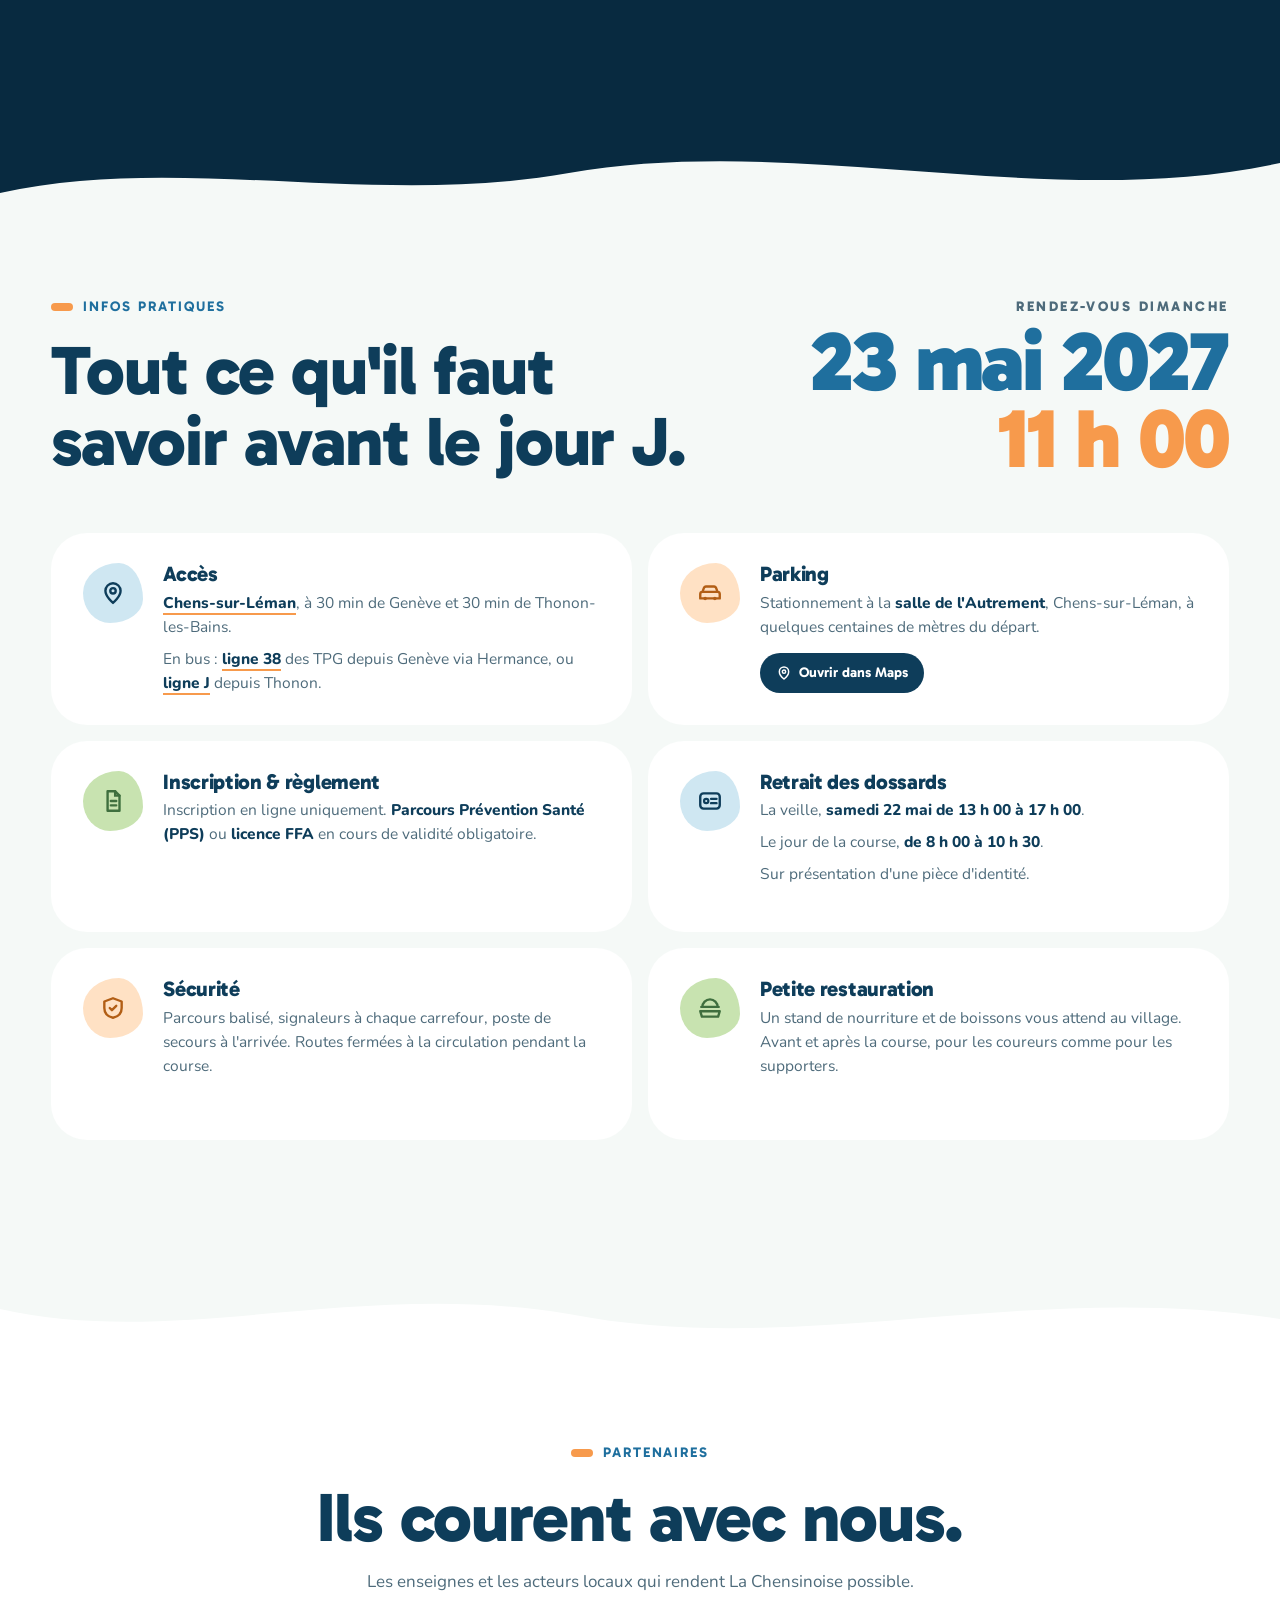
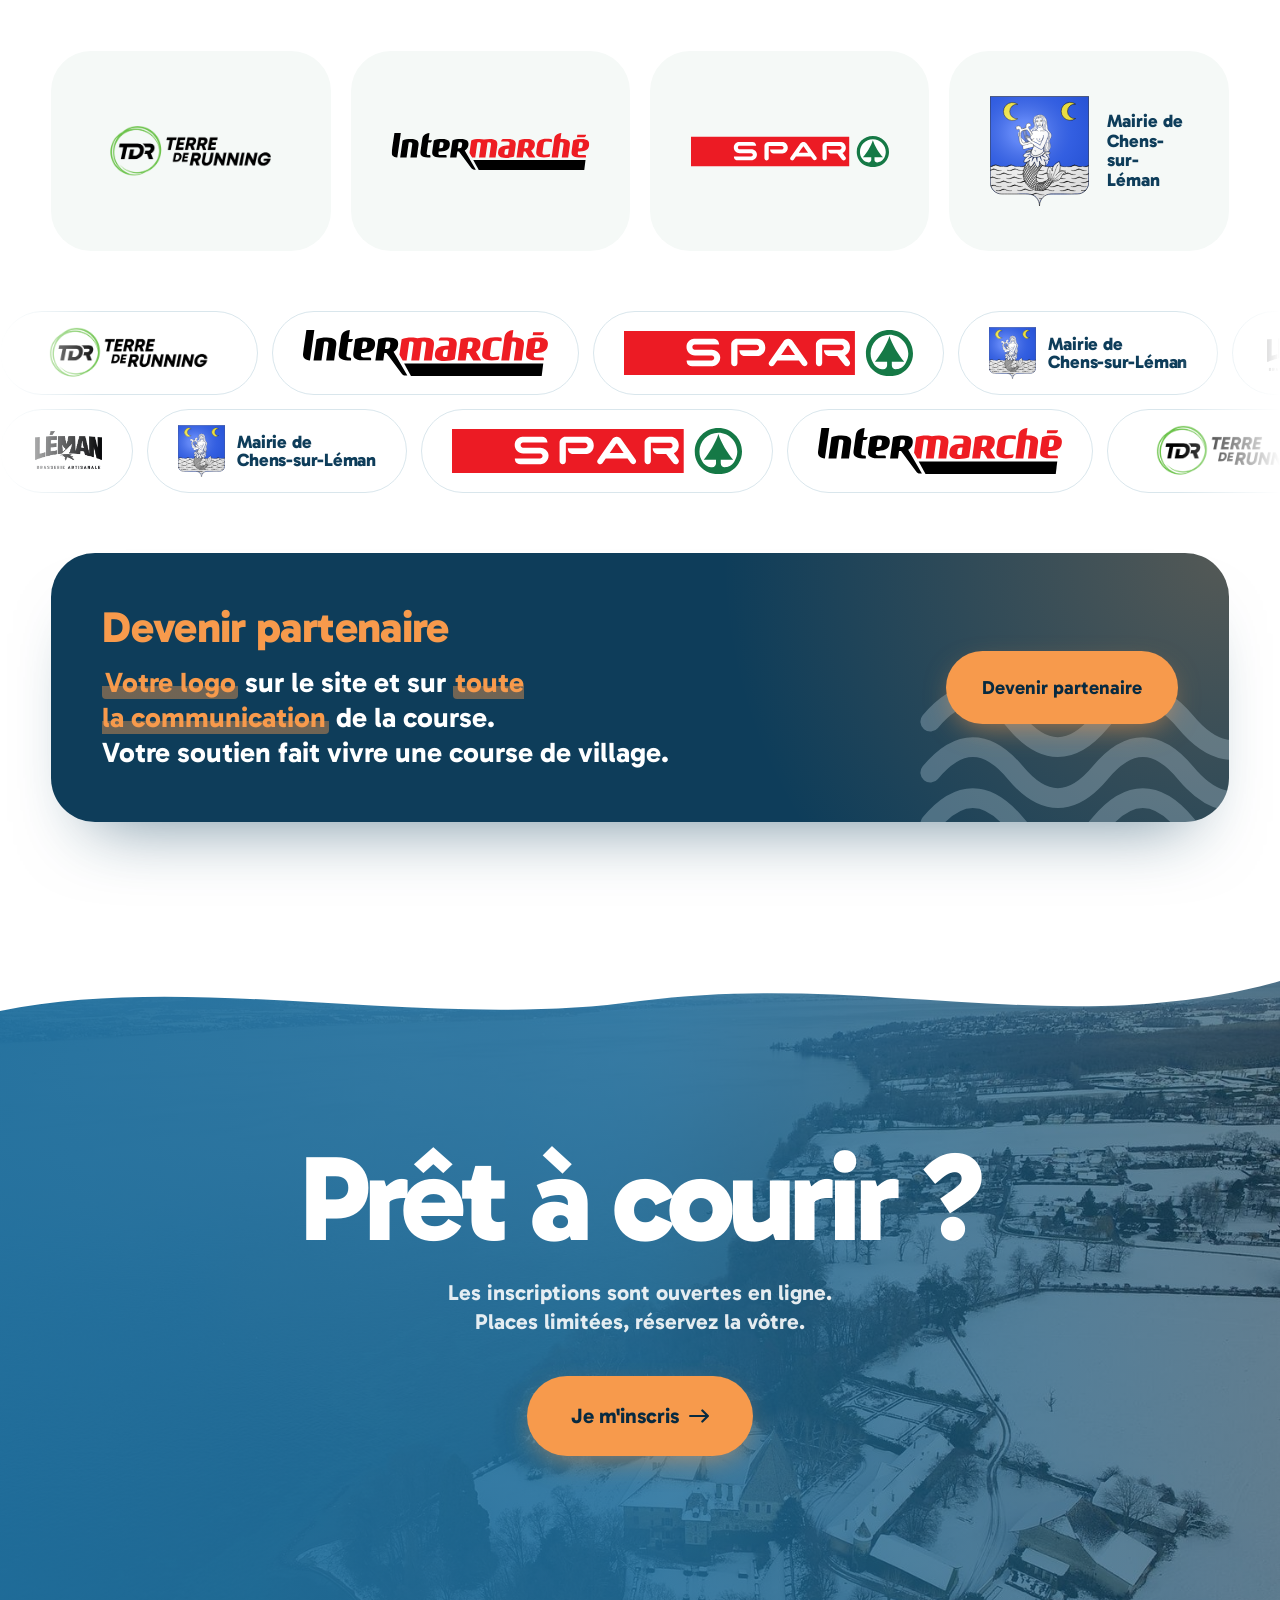
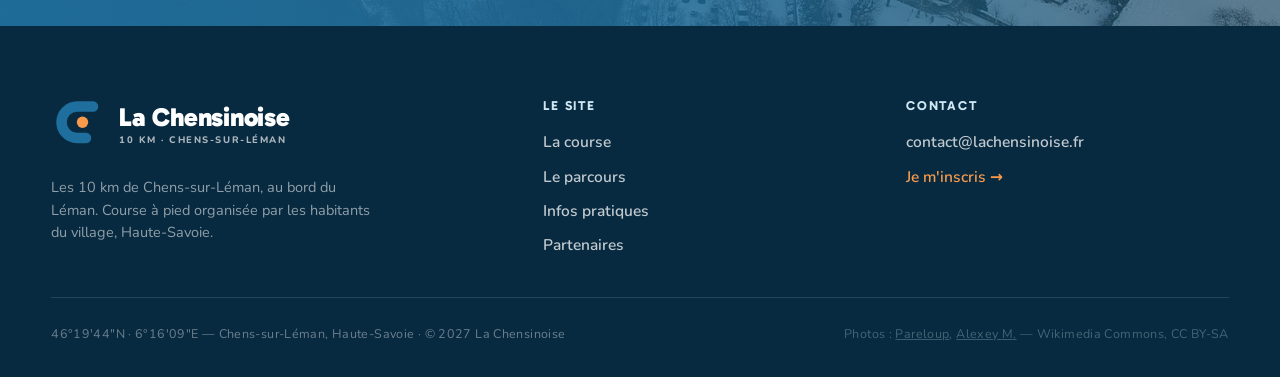
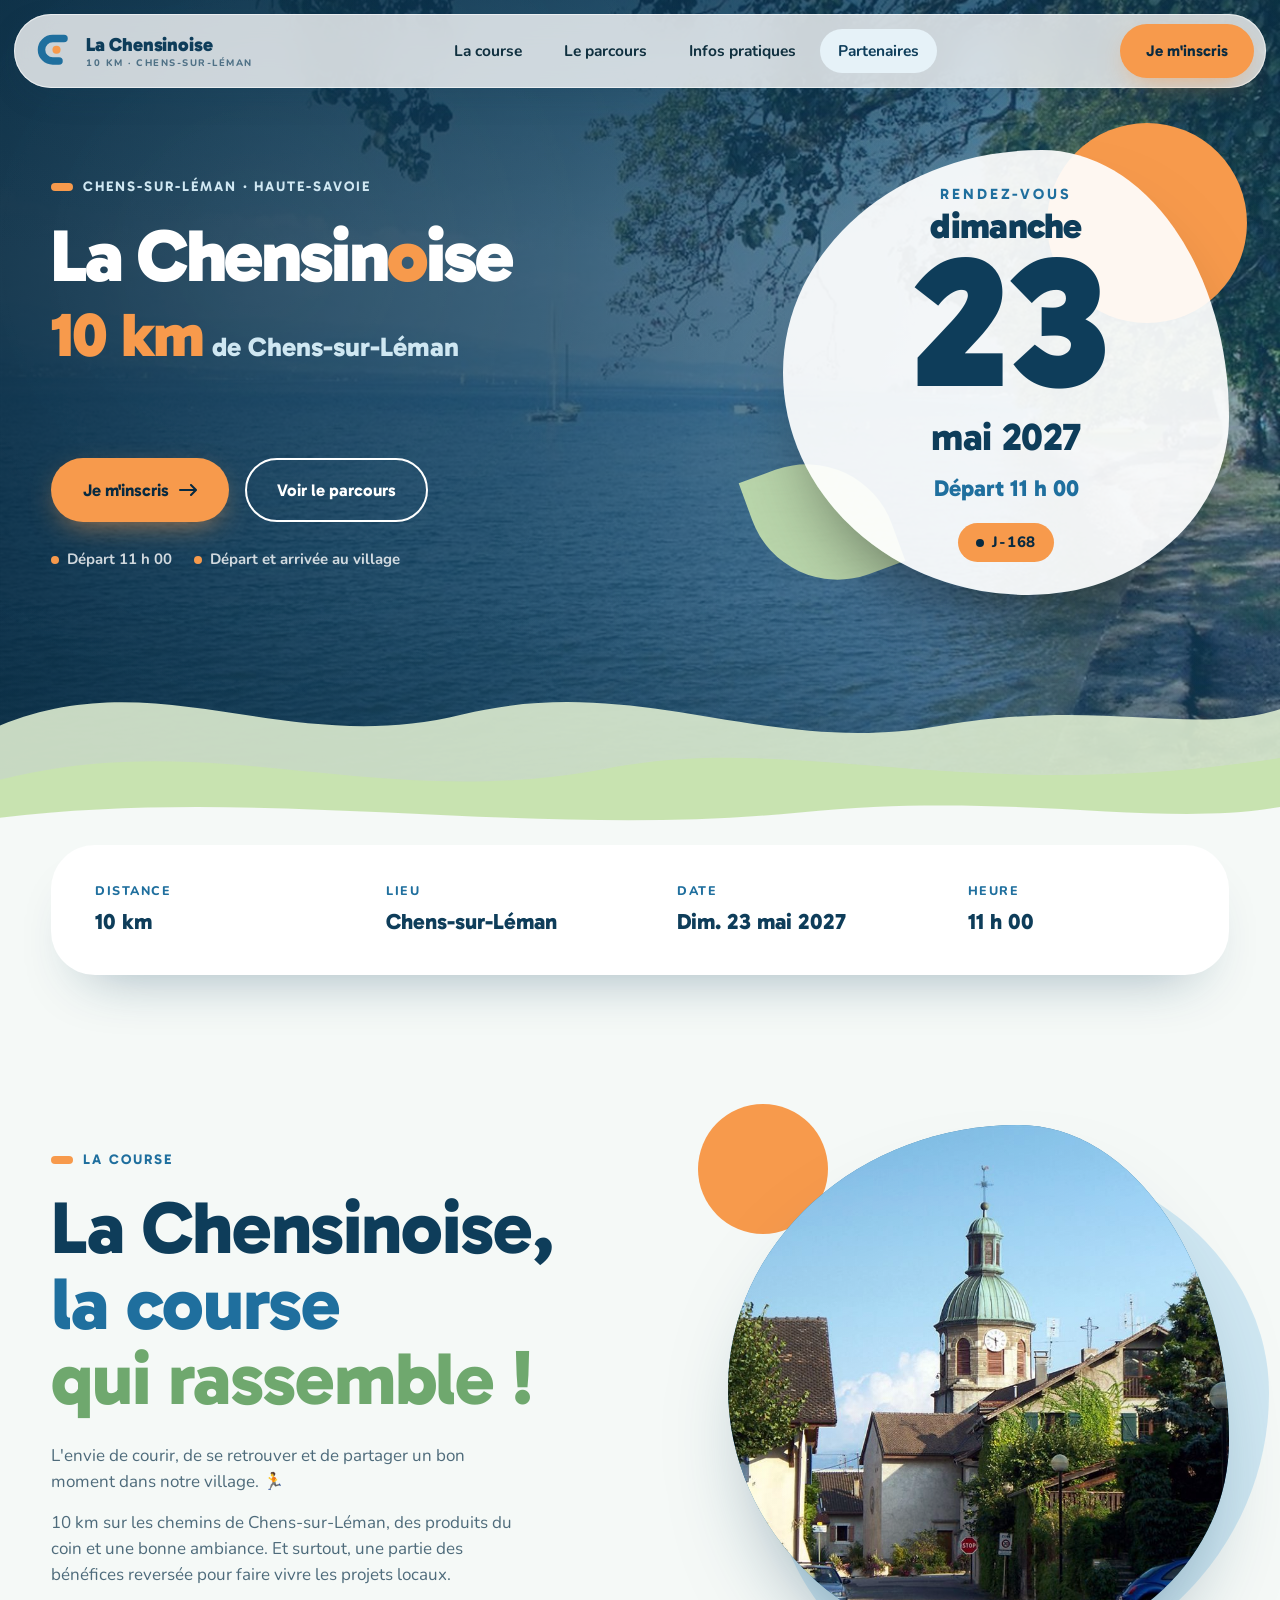
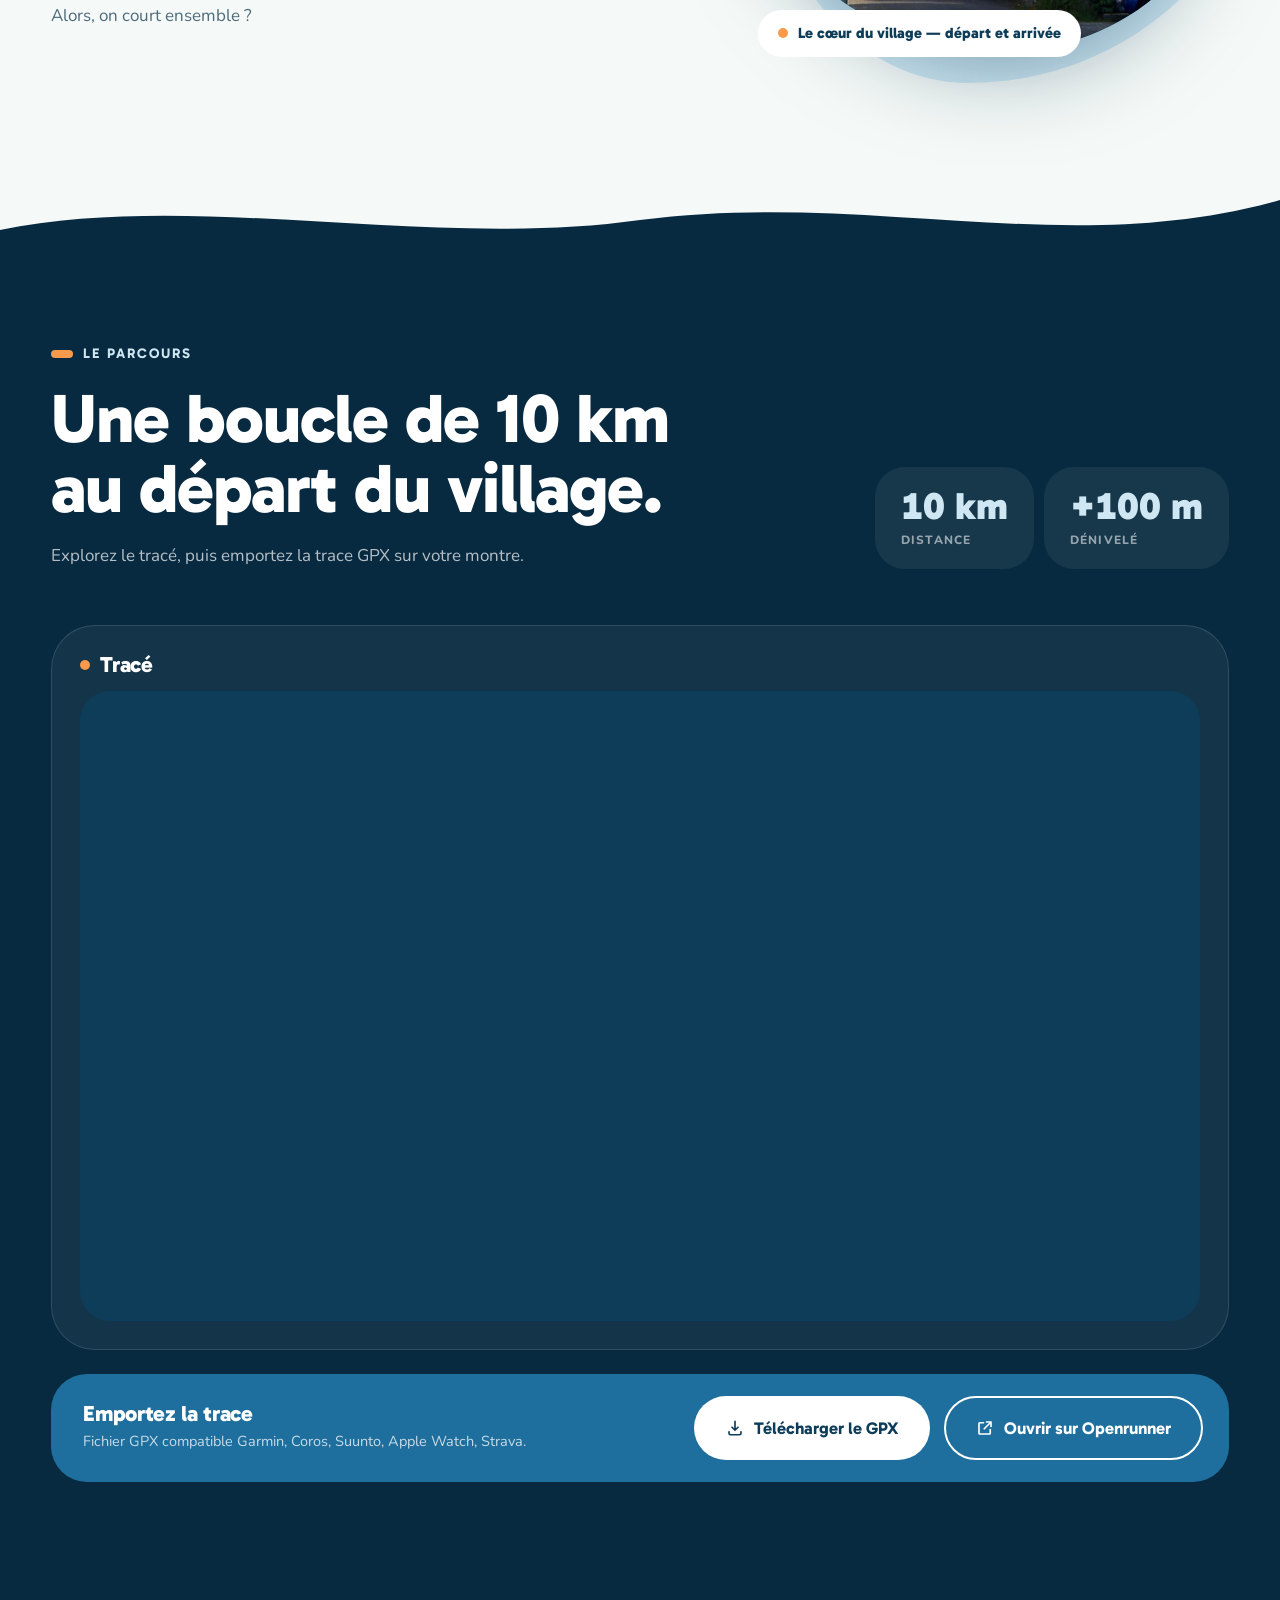
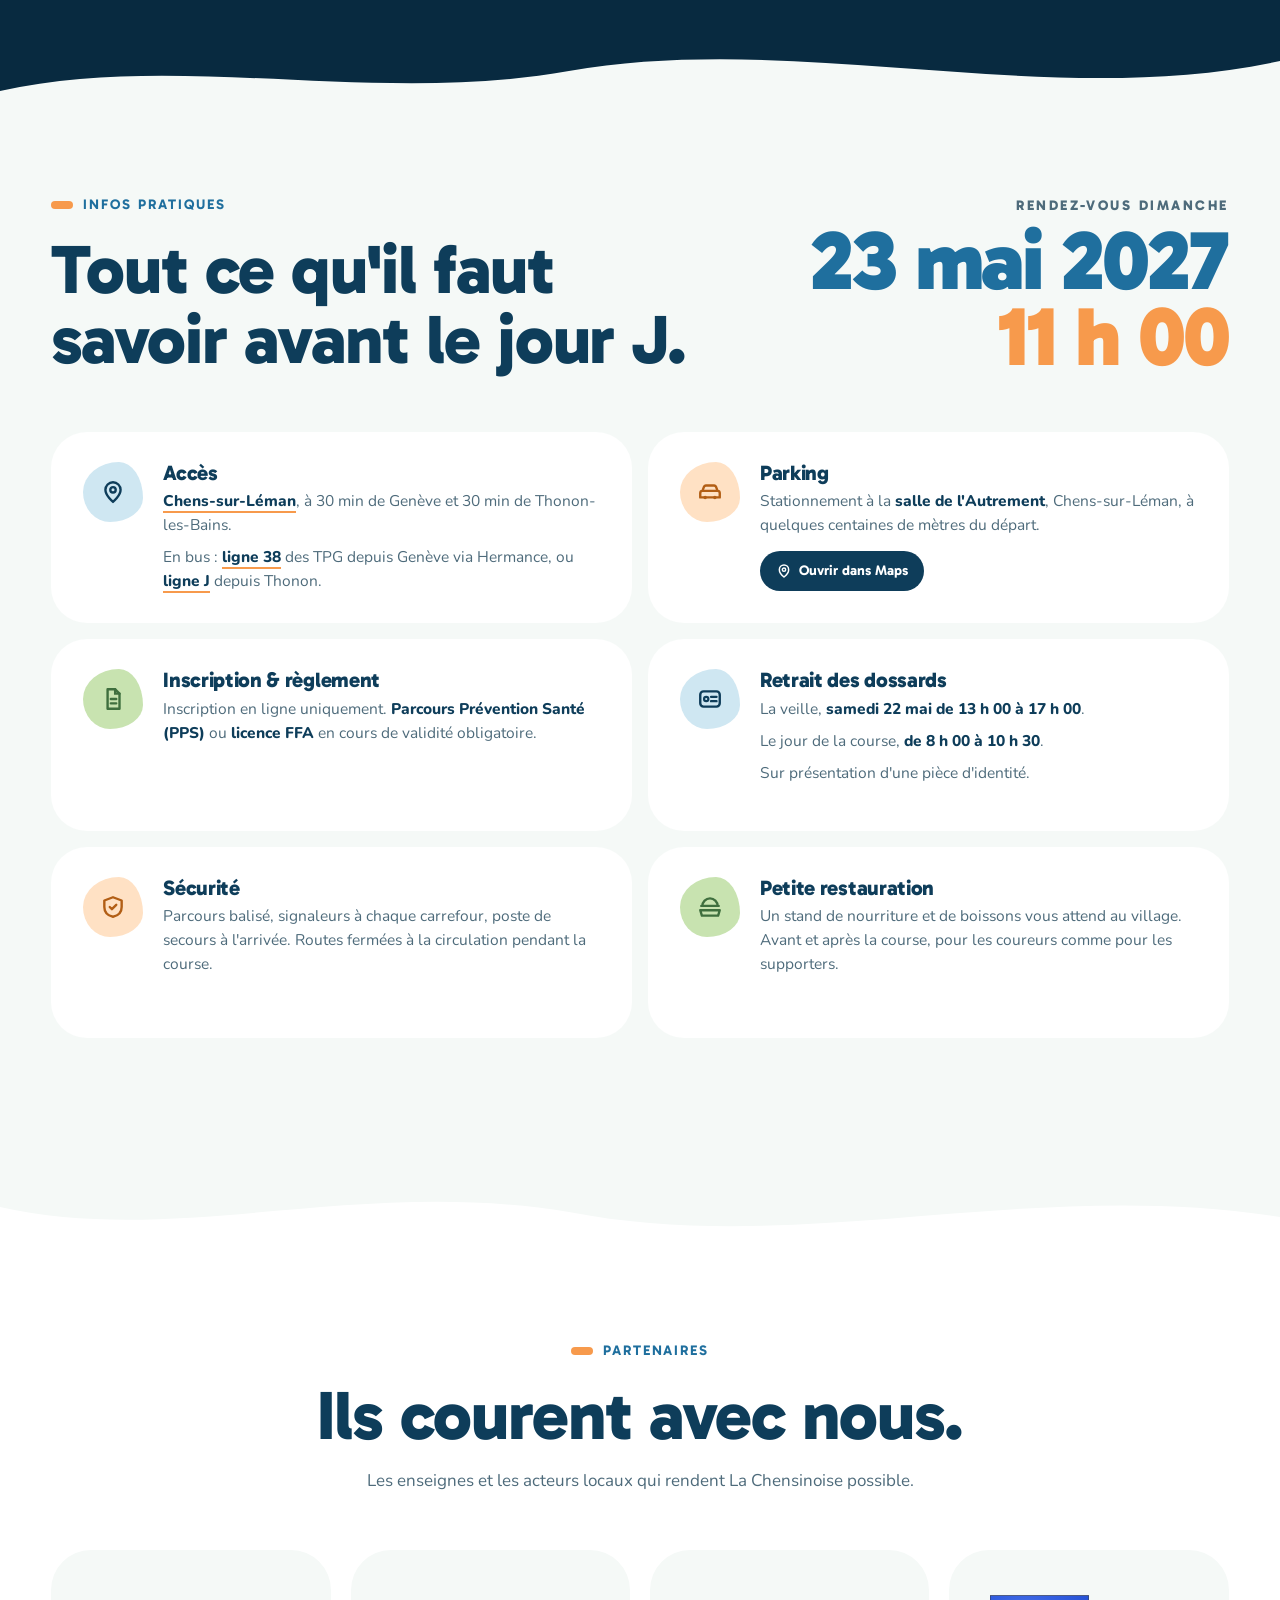
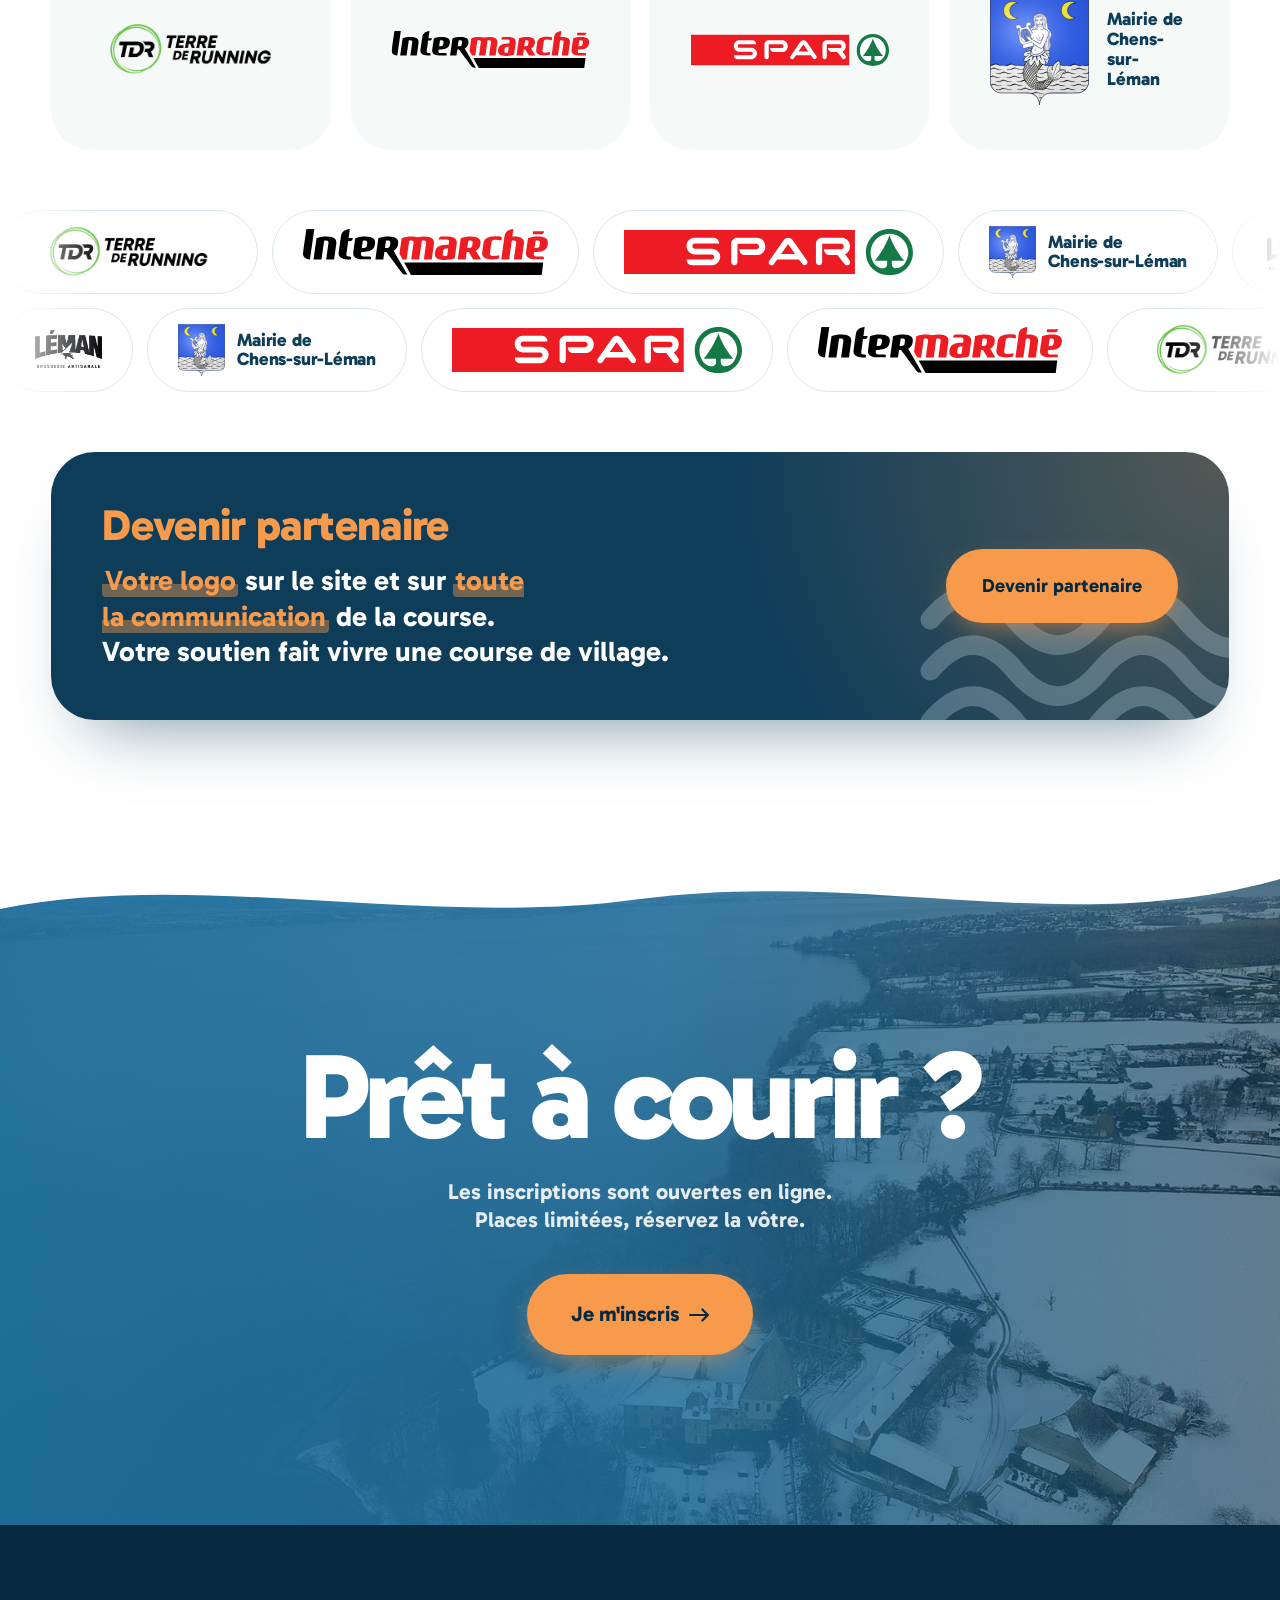
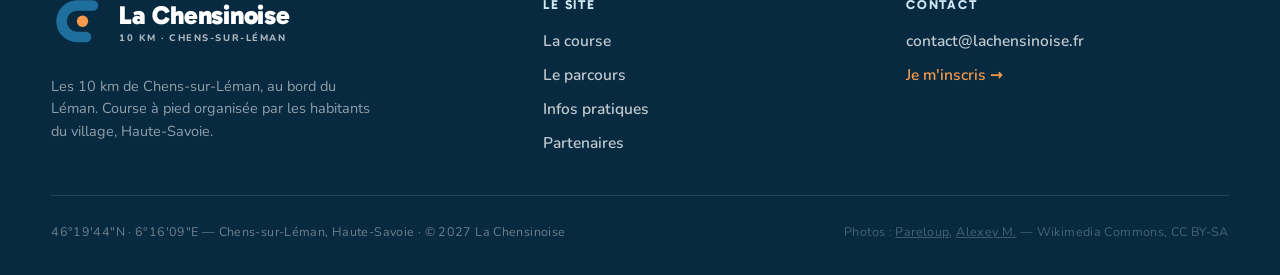
